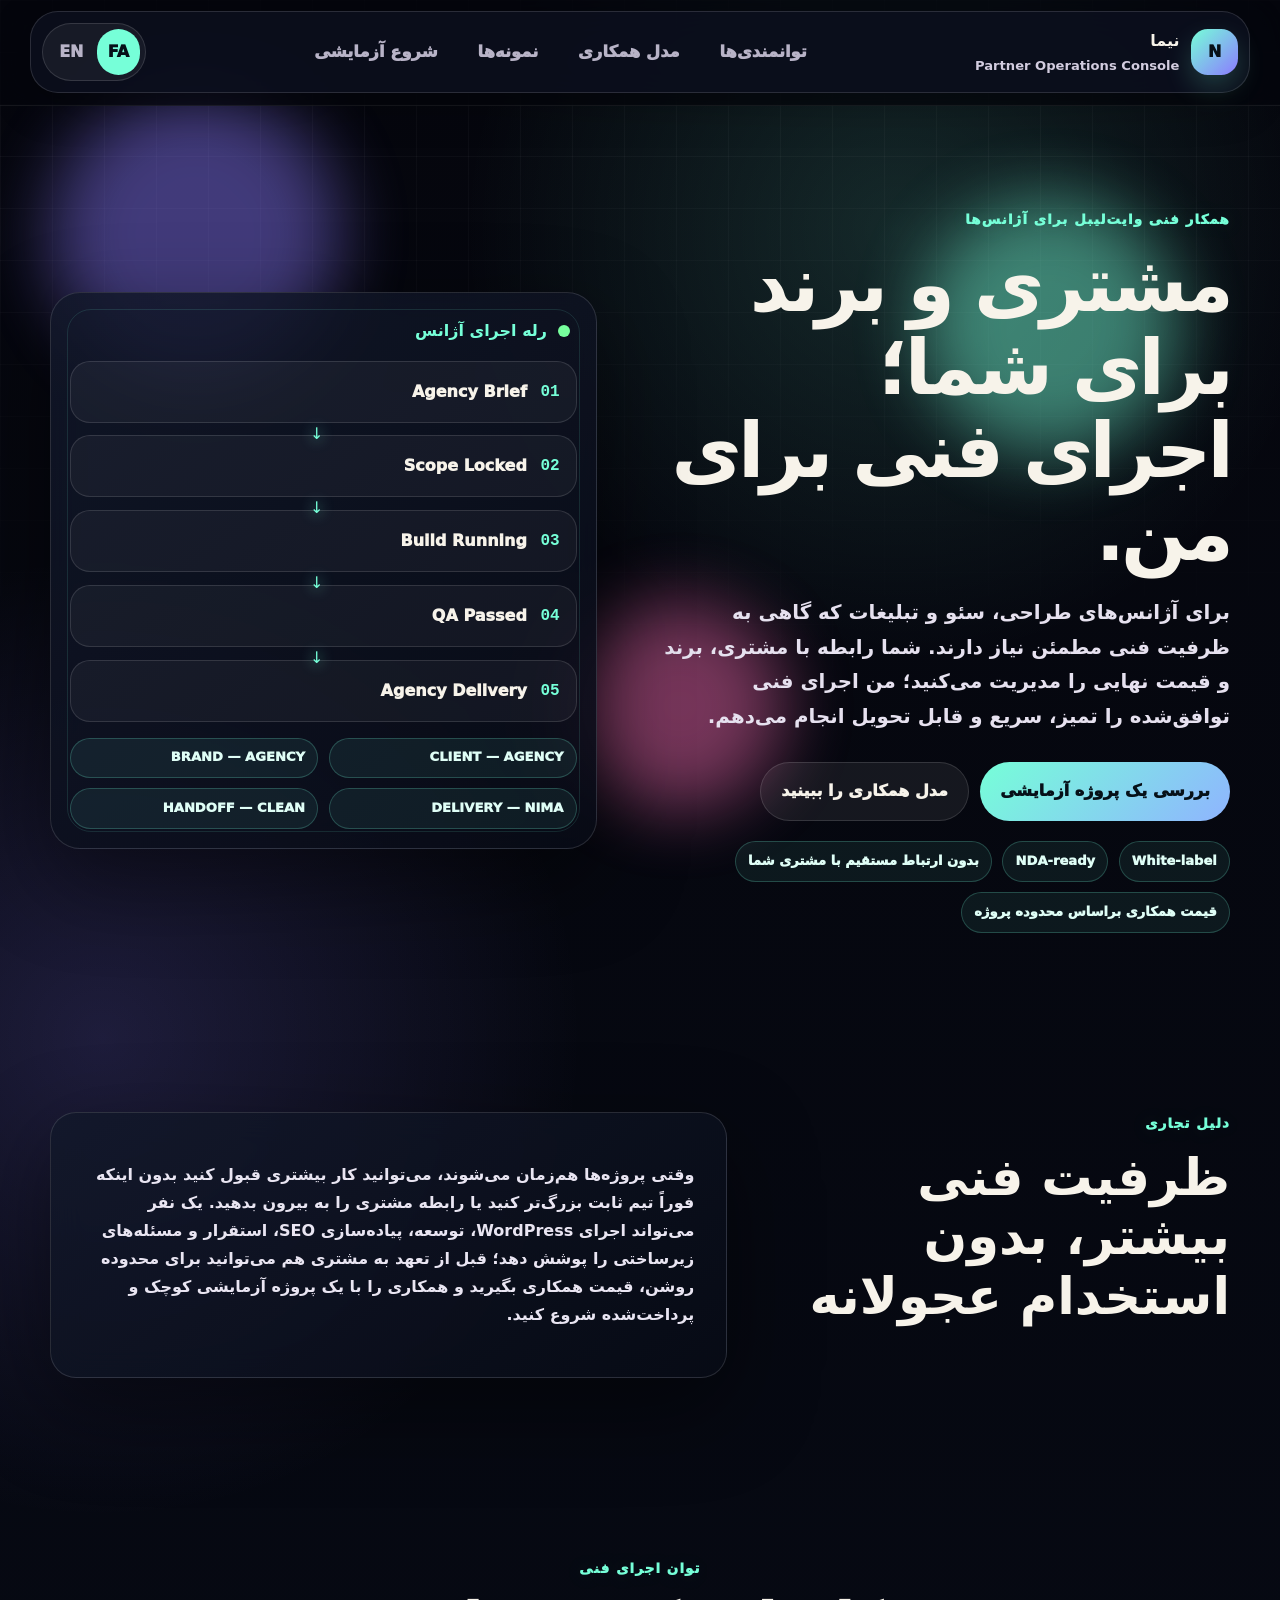
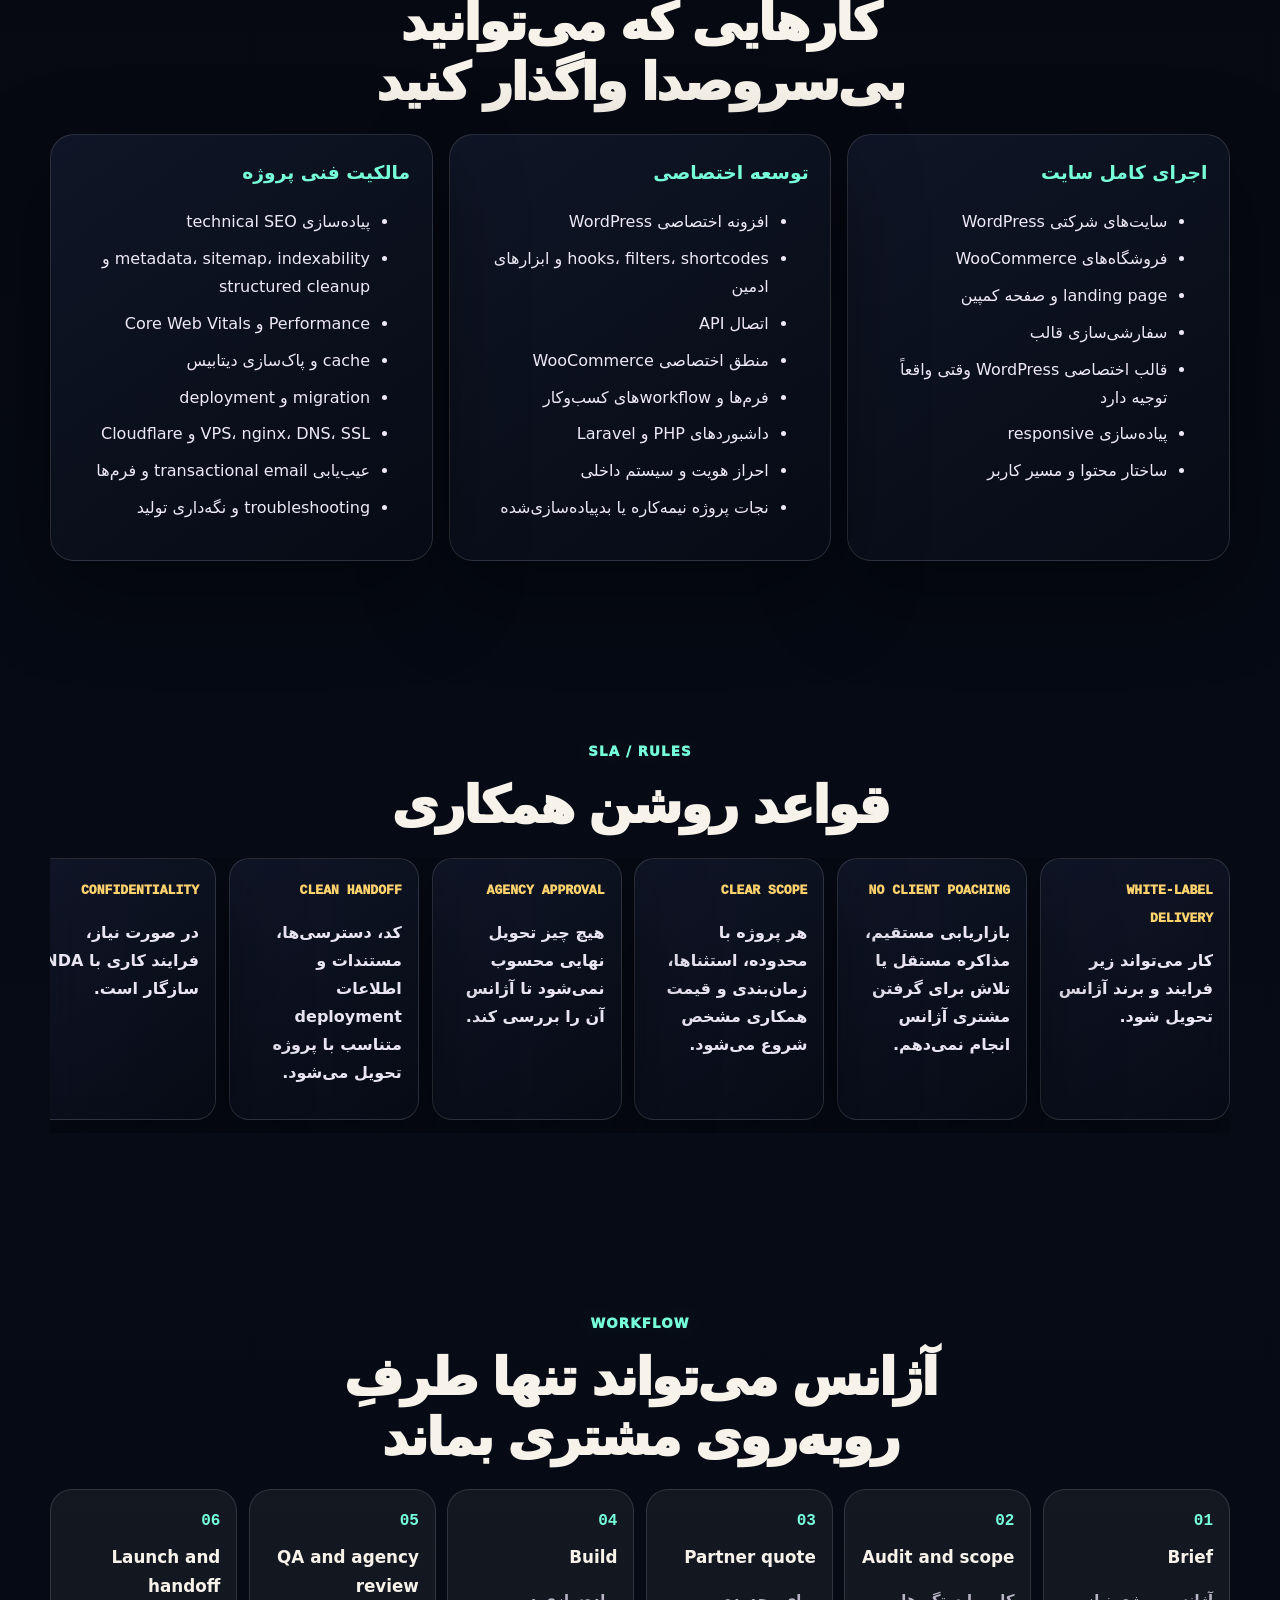
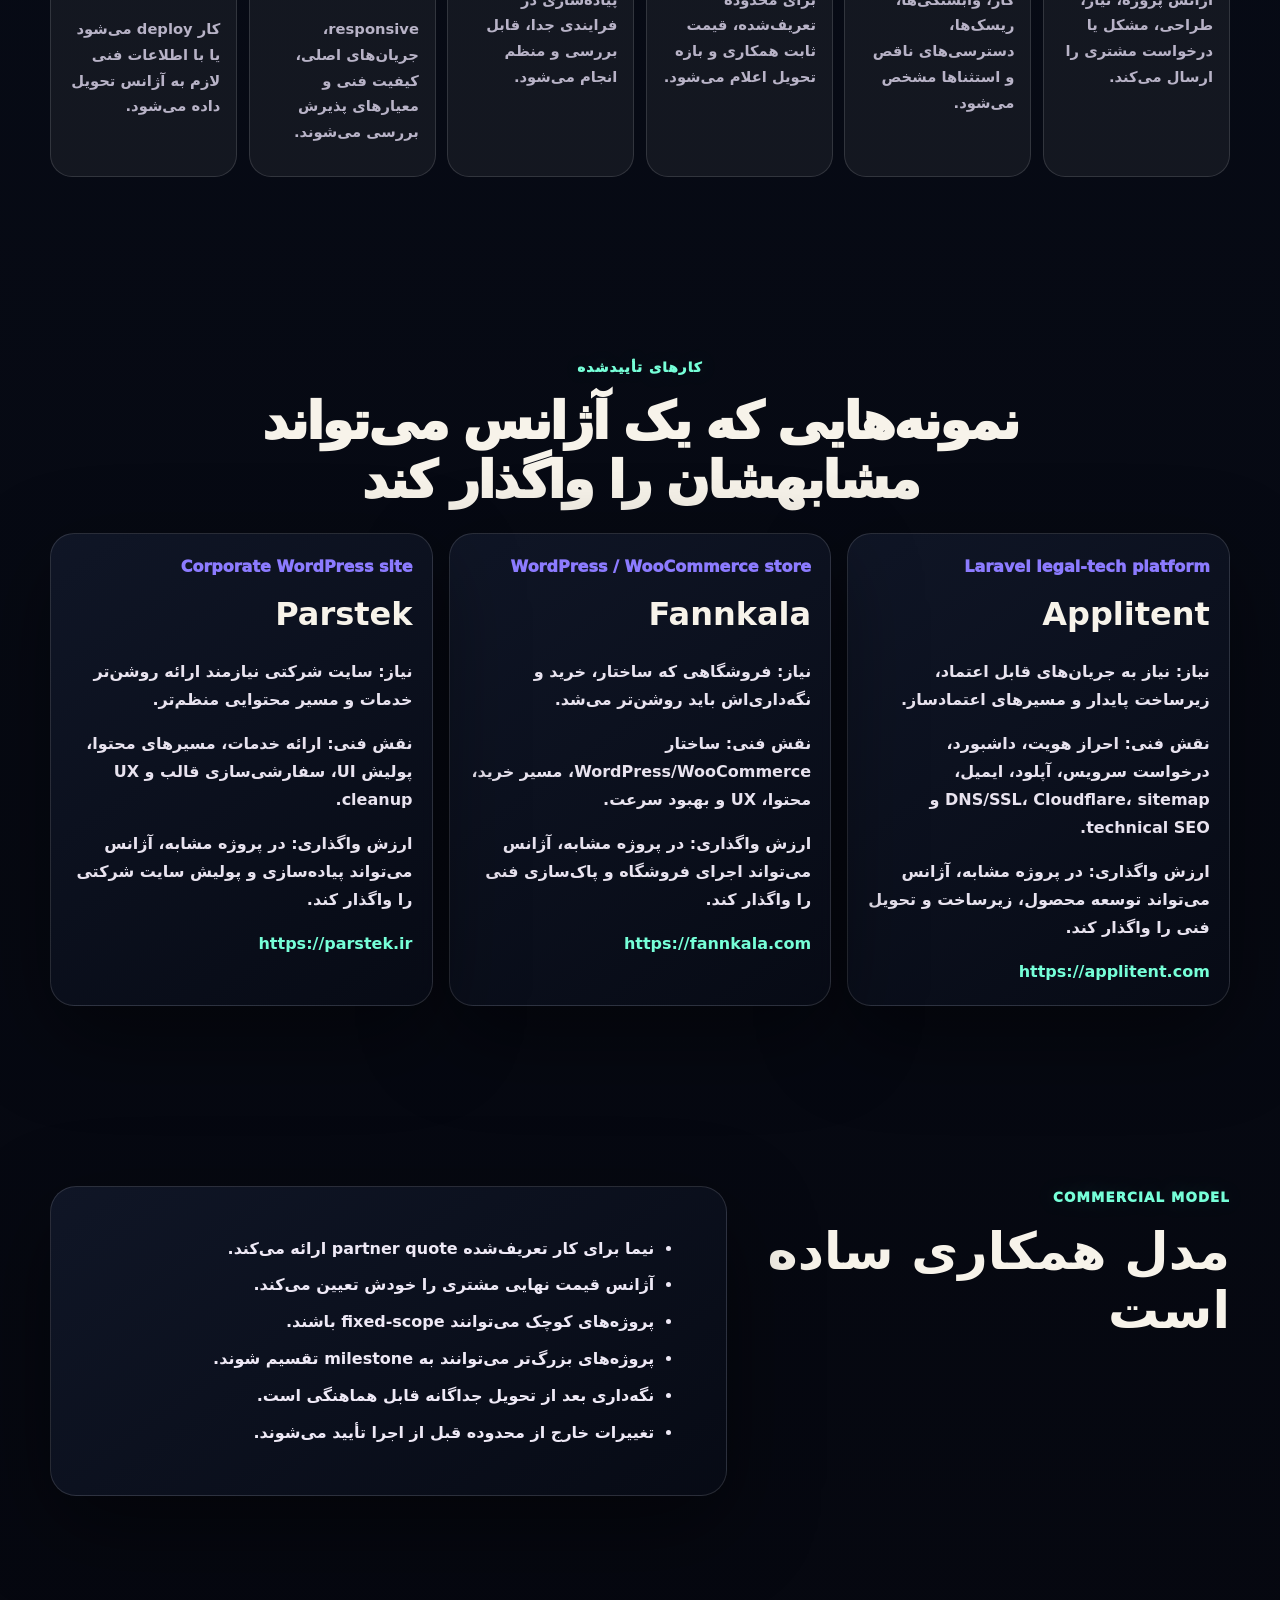
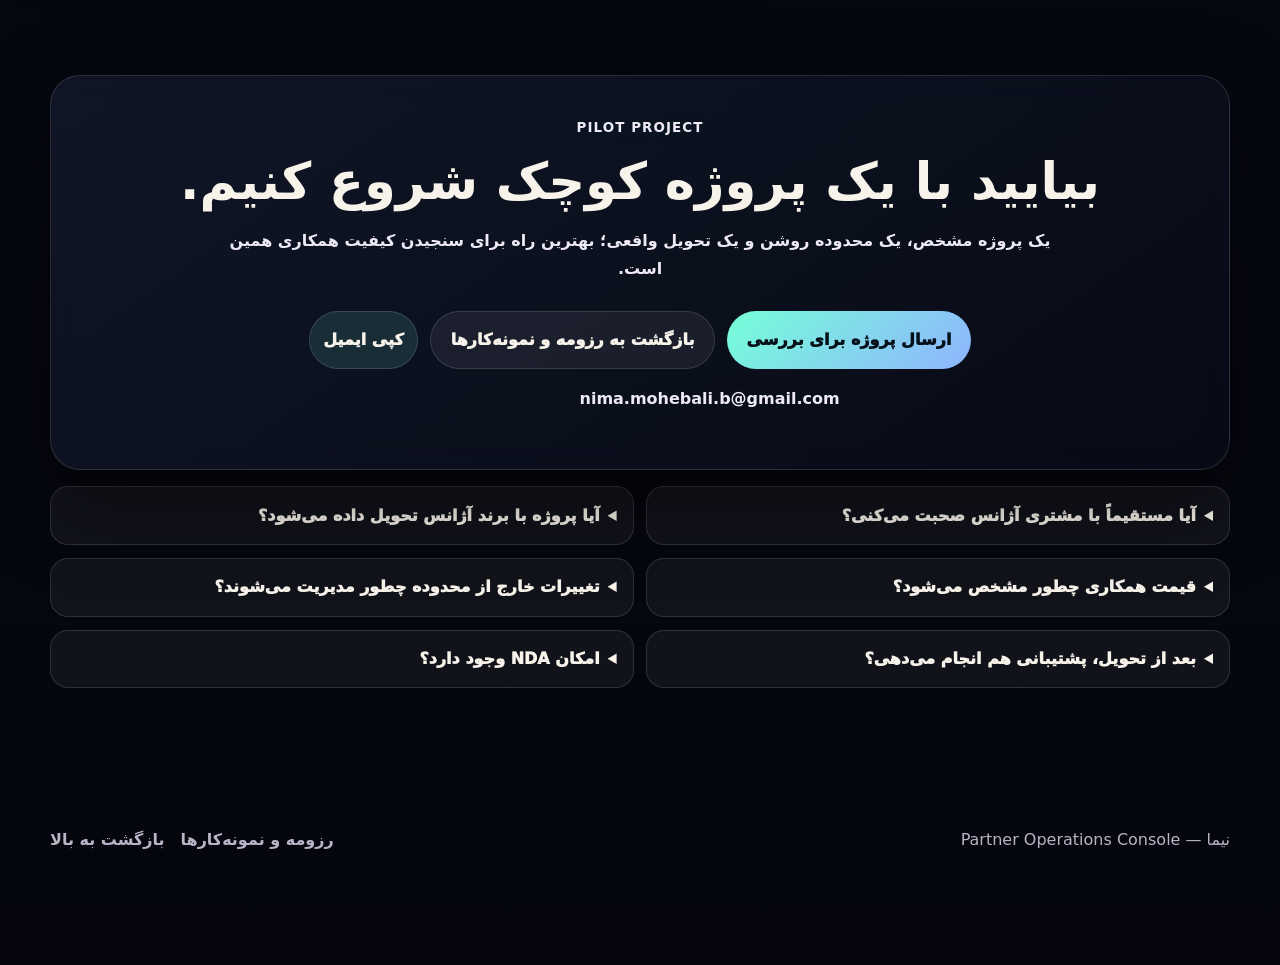
==== agency-partner/index.html @ 23d4ceea "Add white-label agency partner page" ====
<!DOCTYPE html>
<html lang="fa" dir="rtl">
<head>
    <meta charset="UTF-8">
    <title>همکاری وایت‌لیبل با آژانس‌ها | توسعه WordPress، SEO و زیرساخت — نیما</title>
    <meta name="viewport" content="width=device-width, initial-scale=1">
    <meta name="description" content="همکاری فنی وایت‌لیبل برای آژانس‌های طراحی سایت، WordPress و SEO؛ اجرای پروژه، توسعه اختصاصی، بهینه‌سازی، استقرار و عیب‌یابی بدون ورود به رابطه آژانس با مشتری.">
    <meta name="robots" content="index,follow">
    <link rel="canonical" href="https://nima-moheb.github.io/myCV/agency-partner/">
    <meta property="og:type" content="website">
    <meta property="og:title" content="White-label agency partnership with Nima">
    <meta property="og:description" content="White-label WordPress, SEO implementation, custom development, deployment, and troubleshooting partner for agencies.">
    <meta property="og:url" content="https://nima-moheb.github.io/myCV/agency-partner/">
    <meta property="og:locale" content="fa_IR">
    <meta property="og:site_name" content="Nima — Web Chaos Command Center">
    <meta property="og:image" content="../nima-command-center.png">
    <meta name="twitter:card" content="summary_large_image">
    <meta name="twitter:title" content="White-label agency partnership with Nima">
    <meta name="twitter:description" content="A quiet technical delivery partner for WordPress, SEO, infrastructure, and custom web projects.">
    <meta name="twitter:image" content="../nima-command-center.png">
    <script type="application/ld+json">{"@context":"https://schema.org","@type":"ProfessionalService","name":"Nima — White-label agency technical delivery","url":"https://nima-moheb.github.io/myCV/agency-partner/","email":"mailto:nima.mohebali.b@gmail.com","areaServed":"IR","inLanguage":["fa-IR","en-US"],"description":"White-label WordPress, SEO implementation, custom development, deployment, and technical troubleshooting partner for agencies.","provider":{"@type":"Person","name":"Nima","email":"mailto:nima.mohebali.b@gmail.com","knowsAbout":["WordPress","WooCommerce","Laravel","Technical SEO","DNS","SSL","Cloudflare","Web Performance"]}}</script>
    <link rel="stylesheet" href="../assets/css/style.css">
    <link rel="stylesheet" href="../assets/css/agency-partner.css">
</head>
<body class="agency-page">
    <a class="skip-link" href="#main-content" data-i18n="skip">رفتن به محتوای اصلی</a>
    <div class="cursor-glow" aria-hidden="true"></div><div class="ambient" aria-hidden="true"><span></span><span></span><span></span></div>
    <header class="site-header" data-i18n-aria-label="headerAria" aria-label="ناوبری اصلی">
        <nav class="nav-shell">
            <a class="brand" href="../"><span class="brand-mark">N</span><span><strong data-i18n="brandName">نیما</strong><small data-i18n="brandRole">Partner Operations Console</small></span></a>
            <div class="nav-links"><a href="#capabilities" data-i18n="navCapabilities">توانمندی‌ها</a><a href="#workflow" data-i18n="navWorkflow">مدل همکاری</a><a href="#work" data-i18n="navWork">نمونه‌ها</a><a href="#contact" data-i18n="navContact">شروع آزمایشی</a></div>
            <div class="nav-actions"><div class="language-switch" role="group" data-i18n-aria-label="langAria" aria-label="تغییر زبان"><button type="button" class="lang-option is-active" data-lang-option="fa">FA</button><button type="button" class="lang-option" data-lang-option="en">EN</button><span class="lang-status" data-i18n="langStatus">حالت فارسی</span></div></div>
        </nav>
    </header>
    <main id="main-content">
        <section class="agency-hero section" id="top"><div class="container agency-hero-grid"><div class="agency-hero-copy observe"><p class="section-kicker" data-i18n="heroKicker">همکار فنی وایت‌لیبل برای آژانس‌ها</p><h1 data-i18n="heroTitle">مشتری و برند برای شما؛ اجرای فنی برای من.</h1><p class="agency-lede" data-i18n="heroText">برای آژانس‌های طراحی، سئو و تبلیغات که گاهی به ظرفیت فنی مطمئن نیاز دارند. شما رابطه با مشتری، برند و قیمت نهایی را مدیریت می‌کنید؛ من اجرای فنی توافق‌شده را تمیز، سریع و قابل تحویل انجام می‌دهم.</p><div class="hero-actions"><a class="btn primary-btn" href="#contact" data-i18n="heroPrimary">بررسی یک پروژه آزمایشی</a><a class="btn ghost-btn" href="#workflow" data-i18n="heroSecondary">مدل همکاری را ببینید</a></div><div class="agency-chips"><span>White-label</span><span>NDA-ready</span><span data-i18n="chipNoClient">بدون ارتباط مستقیم با مشتری شما</span><span data-i18n="chipScopeQuote">قیمت همکاری براساس محدوده پروژه</span></div></div><aside class="agency-relay observe" aria-label="Partner delivery relay"><div class="agency-relay-head"><span class="pulse-dot"></span><strong data-i18n="relayTitle">Agency Operations Relay</strong></div><ol><li><b>01</b><span>Agency Brief</span></li><li><b>02</b><span>Scope Locked</span></li><li><b>03</b><span>Build Running</span></li><li><b>04</b><span>QA Passed</span></li><li><b>05</b><span>Agency Delivery</span></li></ol><div class="agency-ownership"><span>CLIENT — AGENCY</span><span>BRAND — AGENCY</span><span>DELIVERY — NIMA</span><span>HANDOFF — CLEAN</span></div></aside></div></section>
        <section class="agency-section section" id="case"><div class="container agency-split"><div><p class="section-kicker" data-i18n="caseKicker">Business case</p><h2 data-i18n="caseTitle">ظرفیت فنی بیشتر، بدون استخدام عجولانه</h2></div><div class="agency-panel"><p data-i18n="caseText">وقتی پروژه‌ها هم‌زمان می‌شوند، می‌توانید کار بیشتری قبول کنید بدون اینکه فوراً تیم ثابت بزرگ‌تر کنید یا رابطه مشتری را به بیرون بدهید. یک نفر می‌تواند اجرای WordPress، توسعه، پیاده‌سازی SEO، استقرار و مسئله‌های زیرساختی را پوشش دهد؛ قبل از تعهد به مشتری هم می‌توانید برای محدوده روشن، قیمت همکاری بگیرید و همکاری را با یک پروژه آزمایشی کوچک و پرداخت‌شده شروع کنید.</p></div></div></section>
        <section class="agency-section section" id="capabilities"><div class="container"><div class="section-heading observe"><p class="section-kicker" data-i18n="capKicker">Delivery capabilities</p><h2 data-i18n="capTitle">کارهایی که می‌توانید بی‌سروصدا واگذار کنید</h2></div><div class="agency-service-grid" id="service-grid"></div></div></section>
        <section class="agency-section section" id="guarantees"><div class="container"><div class="section-heading observe"><p class="section-kicker">SLA / Rules</p><h2 data-i18n="rulesTitle">قواعد روشن همکاری</h2></div><div class="agency-rules" id="rules-grid"></div></div></section>
        <section class="agency-section section" id="workflow"><div class="container"><div class="section-heading observe"><p class="section-kicker">Workflow</p><h2 data-i18n="workflowTitle">آژانس می‌تواند تنها طرفِ روبه‌روی مشتری بماند</h2></div><ol class="agency-workflow" id="workflow-list"></ol></div></section>
        <section class="agency-section section" id="work"><div class="container"><div class="section-heading observe"><p class="section-kicker" data-i18n="workKicker">Verified work</p><h2 data-i18n="workTitle">نمونه‌هایی که یک آژانس می‌تواند مشابهشان را واگذار کند</h2></div><div class="agency-case-grid" id="case-grid"></div></div></section>
        <section class="agency-section section" id="model"><div class="container agency-split"><div><p class="section-kicker">Commercial model</p><h2 data-i18n="modelTitle">مدل همکاری ساده است</h2></div><div class="agency-panel"><ul id="model-list"></ul></div></div></section>
        <section class="agency-section section" id="contact"><div class="container"><article class="agency-cta observe"><p class="section-kicker">Pilot project</p><h2 data-i18n="ctaTitle">بیایید با یک پروژه کوچک شروع کنیم.</h2><p data-i18n="ctaText">یک پروژه مشخص، یک محدوده روشن و یک تحویل واقعی؛ بهترین راه برای سنجیدن کیفیت همکاری همین است.</p><div class="hero-actions"><a class="btn primary-btn" id="mailto-link" href="mailto:nima.mohebali.b@gmail.com?subject=Agency%20partner%20pilot%20project" data-i18n="ctaPrimary">ارسال پروژه برای بررسی</a><a class="btn ghost-btn" href="../" data-i18n="ctaSecondary">بازگشت به رزومه و نمونه‌کارها</a><button class="copy-btn" type="button" data-copy-email data-i18n="copyEmail">کپی ایمیل</button></div><p class="agency-email"><span>nima.mohebali.b@gmail.com</span><strong id="copy-status" aria-live="polite"></strong></p></article><div class="agency-faq" id="faq-list"></div></div></section>
    </main>
    <footer class="page-footer"><div class="container footer-content"><p data-i18n="footerText">نیما — Partner Operations Console</p><nav class="footer-links"><a href="../" data-i18n="homeLink">رزومه و نمونه‌کارها</a><a href="#top" data-i18n="backTop">بازگشت به بالا</a></nav></div></footer>
    <script src="../assets/js/agency-partner.js"></script>
</body>
</html>
---- assets/css/style.css ----
/* Base */
:root {
    color-scheme: dark;
    --bg: #05060d;
    --panel: rgba(16, 20, 35, 0.78);
    --panel-strong: rgba(25, 30, 52, 0.92);
    --text: #f7f3ea;
    --muted: #b8b3c7;
    --line: rgba(255, 255, 255, 0.13);
    --mint: #76ffd8;
    --pink: #ff6fb5;
    --violet: #8c7bff;
    --amber: #ffd36e;
    --danger: #ff5d73;
    --ok: #77ff9d;
    --shadow: 0 30px 90px rgba(0, 0, 0, 0.45);
    --radius: 30px;
    --container: 1180px;
}

* {
    box-sizing: border-box;
}

html {
    scroll-behavior: smooth;
}

body {
    margin: 0;
    min-width: 320px;
    padding-bottom: env(safe-area-inset-bottom);
    background:
        radial-gradient(circle at 20% 0, rgba(140, 123, 255, 0.25), transparent 34rem),
        radial-gradient(circle at 85% 10%, rgba(118, 255, 216, 0.16), transparent 30rem),
        linear-gradient(180deg, #05060d, #090917 45%, #05060d);
    color: var(--text);
    font-family: Vazirmatn, Inter, ui-rounded, "SF Pro Rounded", system-ui, -apple-system, BlinkMacSystemFont, "Segoe UI", sans-serif;
    line-height: 1.75;
    text-rendering: optimizeLegibility;
    -webkit-font-smoothing: antialiased;
    overflow-x: hidden;
}

body.debug-mode {
    --line: rgba(118, 255, 216, 0.28);
}

body::selection {
    background: rgba(118, 255, 216, 0.28);
}

a {
    color: inherit;
    text-decoration: none;
}

button {
    font: inherit;
    cursor: pointer;
}

:focus-visible {
    outline: 3px solid rgba(118, 255, 216, 0.75);
    outline-offset: 3px;
}

.container {
    width: min(var(--container), calc(100% - 2rem));
    margin-inline: auto;
}

.section {
    position: relative;
    padding: clamp(3.3rem, 7vw, 7rem) 0;
}

.skip-link {
    position: fixed;
    inset-block-start: 1rem;
    inset-inline-start: 1rem;
    z-index: 999;
    transform: translateY(-160%);
    padding: 0.8rem 1rem;
    border-radius: 999px;
    background: var(--mint);
    color: #061018;
    font-weight: 950;
}

.skip-link:focus {
    transform: none;
}

.cursor-glow {
    position: fixed;
    z-index: 0;
    width: 18rem;
    height: 18rem;
    border-radius: 50%;
    pointer-events: none;
    opacity: 0;
    background: radial-gradient(circle, rgba(118, 255, 216, 0.16), transparent 65%);
    transform: translate(-50%, -50%);
}

.ambient {
    position: fixed;
    inset: 0;
    z-index: -1;
    overflow: hidden;
    pointer-events: none;
}

.ambient::before {
    content: "";
    position: absolute;
    inset: 0;
    background-image:
        linear-gradient(rgba(255, 255, 255, 0.04) 1px, transparent 1px),
        linear-gradient(90deg, rgba(255, 255, 255, 0.04) 1px, transparent 1px);
    background-size: 52px 52px;
    mask-image: linear-gradient(#000, transparent 78%);
}

.ambient span {
    position: absolute;
    border-radius: 999px;
    filter: blur(35px);
    opacity: 0.45;
}

.ambient span:nth-child(1) {
    width: 18rem;
    height: 18rem;
    top: 10%;
    left: 4%;
    background: var(--violet);
}

.ambient span:nth-child(2) {
    width: 16rem;
    height: 16rem;
    top: 22%;
    right: 8%;
    background: var(--mint);
}

.ambient span:nth-child(3) {
    width: 13rem;
    height: 13rem;
    bottom: 10%;
    left: 45%;
    background: var(--pink);
}

/* Header / Navigation */
.site-header {
    position: sticky;
    top: 0;
    z-index: 50;
    padding: 0.7rem 0;
    border-bottom: 1px solid rgba(255, 255, 255, 0.07);
    background: rgba(5, 6, 13, 0.7);
    backdrop-filter: blur(20px);
}

.nav-shell {
    width: min(1220px, calc(100% - 1rem));
    margin: auto;
    display: flex;
    align-items: center;
    justify-content: space-between;
    gap: 1rem;
    padding: 0.55rem;
    border: 1px solid var(--line);
    border-radius: 999px;
    background: rgba(13, 17, 31, 0.82);
    box-shadow: 0 12px 40px rgba(0, 0, 0, 0.25);
}

.brand,
.nav-actions,
.nav-links,
.language-switch,
.command-trigger {
    display: flex;
    align-items: center;
}

.brand {
    min-width: 15rem;
    gap: 0.75rem;
}

.brand-mark {
    display: grid;
    place-items: center;
    width: 2.9rem;
    height: 2.9rem;
    border-radius: 1.05rem;
    background: linear-gradient(135deg, var(--mint), var(--violet));
    color: #071018;
    font-weight: 1000;
    box-shadow: 0 12px 28px rgba(118, 255, 216, 0.2);
}

.brand small {
    display: block;
    color: #d2ccdf;
    font-size: 0.82rem;
    font-weight: 800;
}

.nav-links {
    gap: 0.25rem;
}

.nav-links a {
    padding: 0.65rem 0.9rem;
    border-radius: 999px;
    color: var(--muted);
    font-weight: 850;
}

.nav-links a:hover {
    background: rgba(255, 255, 255, 0.07);
    color: var(--text);
}

.nav-actions {
    gap: 0.55rem;
}

.command-trigger,
.language-switch {
    border: 1px solid var(--line);
    border-radius: 999px;
    background: rgba(255, 255, 255, 0.055);
    padding: 0.28rem;
}

.command-trigger {
    gap: 0.4rem;
    padding: 0.55rem 0.8rem;
    color: var(--text);
    font-weight: 950;
}

.command-trigger kbd {
    padding: 0 0.38rem;
    border-radius: 0.45rem;
    background: rgba(0, 0, 0, 0.25);
    color: var(--mint);
}

.lang-option {
    border: 0;
    border-radius: 999px;
    background: transparent;
    color: var(--muted);
    padding: 0.48rem 0.68rem;
    font-weight: 950;
}

.lang-option.is-active {
    background: var(--mint);
    color: #061018;
}

.lang-status {
    position: absolute;
    width: 1px;
    height: 1px;
    clip-path: inset(50%);
    overflow: hidden;
}

/* Hero */
.hero {
    padding-top: clamp(2rem, 4vw, 4.5rem);
}

.hero-grid {
    display: grid;
    grid-template-columns: minmax(0, 1fr) minmax(330px, 0.86fr);
    align-items: center;
    gap: clamp(1.4rem, 4vw, 4rem);
}

.hero-kicker,
.section-kicker {
    margin: 0 0 0.8rem;
    color: var(--mint);
    text-transform: uppercase;
    letter-spacing: 0.08em;
    font-size: 0.84rem;
    font-weight: 1000;
    text-shadow: 0 0 22px rgba(118, 255, 216, 0.18);
}

.hero-title {
    max-width: 9.5ch;
    margin: 0;
    font-size: clamp(4.4rem, 10vw, 9rem);
    line-height: 0.9;
    letter-spacing: -0.07em;
    font-weight: 1000;
    text-shadow: 0 24px 80px rgba(140, 123, 255, 0.28);
}

html[dir="rtl"] .hero-title {
    letter-spacing: -0.035em;
}

.hero-subtitle {
    max-width: 68ch;
    margin: 1.35rem 0 0;
    color: #eee9f6;
    font-size: clamp(1.08rem, 1.8vw, 1.38rem);
    font-weight: 760;
}

.chaos-strip,
.hero-actions,
.vibe-tags,
.contact-actions {
    display: flex;
    flex-wrap: wrap;
    gap: 0.7rem;
}

.chaos-strip {
    margin-top: 1.4rem;
}

.chaos-strip span,
.chip,
.vibe-tags span {
    border: 1px solid var(--line);
    border-radius: 999px;
    background: rgba(255, 255, 255, 0.07);
    color: #eee;
    padding: 0.5rem 0.85rem;
    font-weight: 900;
}

.hero-actions {
    margin-top: 1.7rem;
}

.btn {
    display: inline-flex;
    align-items: center;
    justify-content: center;
    min-height: 3.35rem;
    border: 1px solid var(--line);
    border-radius: 999px;
    padding: 0.9rem 1.25rem;
    background: rgba(255, 255, 255, 0.065);
    color: var(--text);
    font-weight: 1000;
    transition: transform 0.2s ease, border-color 0.2s ease, background 0.2s ease;
}

.btn:hover {
    transform: translateY(-2px);
    border-color: rgba(118, 255, 216, 0.5);
}

.primary-btn {
    border: 0;
    background: linear-gradient(135deg, var(--mint), #8fb4ff);
    color: #061018;
}

.console-btn {
    background: rgba(140, 123, 255, 0.13);
}

/* Dashboard */
.dashboard,
.game-card,
.diagnosis-card,
.signal-player,
.contact-card,
.mission-card,
.chaos-card {
    position: relative;
    overflow: hidden;
    border: 1px solid var(--line);
    border-radius: var(--radius);
    background: linear-gradient(145deg, rgba(255, 255, 255, 0.09), rgba(255, 255, 255, 0.035));
    box-shadow: var(--shadow);
}

.dashboard {
    padding: 1.05rem;
    background:
        linear-gradient(145deg, rgba(16, 22, 42, 0.96), rgba(12, 13, 26, 0.78)),
        radial-gradient(circle at 20% 0, rgba(118, 255, 216, 0.18), transparent 16rem);
}

.dashboard::before,
.game-card::before,
.contact-card::before {
    content: "";
    position: absolute;
    inset: 0;
    background: radial-gradient(circle at 20% 0, rgba(118, 255, 216, 0.18), transparent 18rem);
    pointer-events: none;
}

.dash-top {
    display: flex;
    align-items: center;
    justify-content: space-between;
    gap: 0.8rem;
    border-bottom: 1px solid var(--line);
    padding: 0.25rem 0.25rem 1rem;
}

.dash-top small {
    color: var(--amber);
    font-weight: 1000;
}

.pulse-dot {
    width: 0.75rem;
    height: 0.75rem;
    border-radius: 999px;
    background: var(--ok);
    box-shadow: 0 0 0 0 rgba(119, 255, 157, 0.5);
    animation: pulse 1.6s infinite;
}

.terminal-card {
    margin: 1rem 0;
    border: 1px solid rgba(118, 255, 216, 0.18);
    border-radius: 22px;
    background: #080b12;
    color: #dce8ee;
    padding: 1rem;
    font-family: ui-monospace, SFMono-Regular, Menlo, Consolas, monospace;
}

.terminal-card p {
    margin: 0.25rem 0;
}

.ok {
    color: var(--ok);
}

.warn {
    color: var(--amber);
}

.system-cards {
    display: grid;
    grid-template-columns: repeat(2, minmax(0, 1fr));
    gap: 0.85rem;
}

.system-module,
.scan-card,
.diagnostic-item {
    border: 1px solid var(--line);
    border-radius: 20px;
    background: rgba(255, 255, 255, 0.06);
    padding: 0.85rem;
}

.system-module {
    position: relative;
    display: grid;
    justify-items: center;
    gap: 0.22rem;
    min-height: 7rem;
    overflow: hidden;
    text-align: center;
    background: linear-gradient(160deg, rgba(255,255,255,0.09), rgba(255,255,255,0.035));
    box-shadow: inset 0 1px 0 rgba(255,255,255,0.08);
}

.system-module::before {
    content: "";
    position: absolute;
    inset: 0 0 auto;
    height: 3px;
    background: linear-gradient(90deg, transparent, rgba(118,255,216,0.8), rgba(140,123,255,0.75), transparent);
}

.system-module i {
    display: grid;
    place-items: center;
    width: 2.2rem;
    height: 2.2rem;
    border: 1px solid rgba(118,255,216,0.24);
    border-radius: 0.9rem;
    background: rgba(118,255,216,0.08);
    color: var(--mint);
    font-style: normal;
    font-weight: 1000;
}

.system-cards small,
.contact-link small,
.diagnostic-item small {
    display: block;
    color: #d1cbe0;
    font-weight: 850;
}

.system-cards strong {
    font-size: 1.08rem;
    line-height: 1.25;
}

.scan-card {
    position: relative;
    display: grid;
    grid-template-columns: auto 1fr auto;
    align-items: center;
    gap: 0.9rem;
    width: 100%;
    margin-top: 0.9rem;
    color: var(--text);
    text-align: start;
    background:
        radial-gradient(circle at 12% 20%, rgba(118,255,216,0.2), transparent 9rem),
        linear-gradient(135deg, rgba(118,255,216,0.14), rgba(140,123,255,0.12) 48%, rgba(255,111,181,0.09));
    box-shadow: inset 0 1px 0 rgba(255,255,255,0.12), 0 18px 42px rgba(0,0,0,0.22);
    transition: transform 0.2s ease, border-color 0.2s ease, box-shadow 0.2s ease;
}

.scan-card:hover,
.scan-card:focus-visible {
    transform: translateY(-2px);
    border-color: rgba(118,255,216,0.62);
    box-shadow: inset 0 1px 0 rgba(255,255,255,0.16), 0 22px 58px rgba(118,255,216,0.13);
}

.scan-glyph,
.scan-arrow {
    display: grid;
    place-items: center;
    width: 3.1rem;
    height: 3.1rem;
    border-radius: 1.15rem;
    background: rgba(7,10,18,0.58);
    color: var(--mint);
    font-weight: 1000;
    box-shadow: inset 0 0 0 1px rgba(118,255,216,0.24);
}

.scan-copy strong,
.scan-copy small {
    display: block;
}

.scan-copy strong {
    font-size: 1.15rem;
    font-weight: 1000;
}

.scan-copy small {
    color: #d8d2e4;
    font-weight: 850;
}

.scratch-card {
    position: relative;
    margin-top: clamp(1.25rem, 3vw, 2rem);
    border: 1px solid rgba(255,255,255,0.15);
    border-radius: 28px;
    background:
        radial-gradient(circle at 88% 0, rgba(255,211,110,0.22), transparent 12rem),
        radial-gradient(circle at 8% 18%, rgba(118,255,216,0.14), transparent 13rem),
        linear-gradient(145deg, rgba(255,255,255,0.1), rgba(255,255,255,0.038));
    padding: clamp(1rem, 2.4vw, 1.35rem);
    overflow: hidden;
    box-shadow: 0 24px 70px rgba(0,0,0,0.28), inset 0 1px 0 rgba(255,255,255,0.12);
}

.scratch-card::before {
    content: "";
    position: absolute;
    inset: 0;
    background:
        linear-gradient(120deg, transparent, rgba(255,255,255,0.08), transparent 42%),
        repeating-linear-gradient(90deg, rgba(255,255,255,0.035) 0 1px, transparent 1px 4.5rem);
    opacity: 0.55;
    pointer-events: none;
}

.scratch-card > * {
    position: relative;
    z-index: 1;
}

.hero-support-card {
    max-width: 45rem;
}

.scratch-kicker {
    color: var(--amber);
    font-size: 0.78rem;
    font-weight: 1000;
    letter-spacing: 0.11em;
}

.scratch-card h2 {
    margin: 0.25rem 0 0.45rem;
    font-size: clamp(1.55rem, 3vw, 2.1rem);
    line-height: 1.15;
}

.scratch-card p {
    margin: 0;
    color: #eee9f6;
    font-weight: 720;
}

.scratch-list {
    display: grid;
    grid-template-columns: repeat(2, minmax(0, 1fr));
    gap: 0.62rem;
    margin-top: 1rem;
}

.scratch-list span {
    border: 1px solid rgba(118,255,216,0.18);
    border-radius: 16px;
    background:
        radial-gradient(circle at 12% 0, rgba(118,255,216,0.14), transparent 5rem),
        rgba(0,0,0,0.18);
    padding: 0.68rem 0.72rem;
    color: #efeaf7;
    font-size: 0.92rem;
    font-weight: 930;
    box-shadow: inset 0 1px 0 rgba(255,255,255,0.08), 0 0 24px rgba(118,255,216,0.055);
}

.diagnostics-grid {
    display: grid;
    grid-template-columns: repeat(2, minmax(0, 1fr));
    gap: 0.65rem;
    margin-top: 0.8rem;
}

/* Chaos Cards */
.section-heading {
    max-width: 820px;
    margin-bottom: 1.4rem;
}

.section-heading h2,
.game-card h2,
.contact-card h2,
.signal-player h2 {
    margin: 0.2rem 0;
    font-size: clamp(2.1rem, 4.2vw, 4.7rem);
    line-height: 1.04;
    letter-spacing: -0.045em;
    font-weight: 1000;
}

.chaos-grid {
    display: grid;
    grid-template-columns: repeat(3, minmax(0, 1fr));
    gap: 1rem;
}

.chaos-card {
    min-height: 12rem;
    padding: 1.2rem;
    transition: transform 0.2s ease, border-color 0.2s ease;
}

.chaos-card:hover,
.chaos-card:focus-within {
    transform: translateY(-4px);
    border-color: rgba(255, 211, 110, 0.45);
}

.chaos-card button {
    width: 100%;
    height: 100%;
    border: 0;
    background: transparent;
    color: var(--text);
    text-align: start;
    padding: 0;
}

.alert-code {
    display: inline-flex;
    border-radius: 999px;
    background: rgba(255, 93, 115, 0.15);
    color: #ffb9c3;
    padding: 0.25rem 0.55rem;
    font-weight: 1000;
}

.chaos-card h3 {
    margin: 1rem 0 0.4rem;
    font-size: 1.35rem;
}

.chaos-card p {
    margin: 0;
    color: #d8d2e4;
    font-weight: 650;
}

/* Mission Projects */
.mission-grid {
    display: grid;
    grid-template-columns: repeat(3, minmax(0, 1fr));
    gap: 1rem;
}

.mission-card {
    display: flex;
    flex-direction: column;
    gap: 0.85rem;
    padding: 1.25rem;
    background: linear-gradient(160deg, rgba(255,255,255,0.105), rgba(255,255,255,0.035));
}

.mission-card.featured {
    border-color: rgba(118, 255, 216, 0.3);
}

.mission-card h3 {
    margin: 0.15rem 0;
    font-size: 2rem;
}

.mission-type {
    color: var(--amber);
    font-weight: 1000;
}

.mission-row {
    border: 1px solid rgba(255, 255, 255, 0.08);
    border-radius: 18px;
    background: rgba(0, 0, 0, 0.16);
    padding: 0.8rem;
}

.mission-row strong {
    display: block;
    margin-bottom: 0.25rem;
    color: var(--mint);
}

.mission-row p {
    margin: 0;
    color: #ebe6f2;
    font-weight: 620;
}

.mission-proof {
    display: grid;
    place-items: center;
    min-height: 5.7rem;
    border: 1px solid rgba(118,255,216,0.2);
    border-radius: 20px;
    background: linear-gradient(145deg, rgba(118,255,216,0.1), rgba(140,123,255,0.08));
    text-align: center;
    color: #f4effa;
    font-weight: 1000;
}

.lighthouse-badge {
    display: grid;
    justify-items: center;
    gap: 0.45rem;
}

.lighthouse-badge span {
    display: flex;
    gap: 0.35rem;
}

.lighthouse-badge i {
    display: grid;
    place-items: center;
    width: 2.15rem;
    height: 2.15rem;
    border-radius: 999px;
    background: rgba(118,255,216,0.14);
    color: var(--mint);
    font-style: normal;
    font-size: 0.78rem;
    box-shadow: inset 0 0 0 1px rgba(118,255,216,0.25);
}

.chips {
    display: flex;
    flex-wrap: wrap;
    justify-content: center;
    gap: 0.5rem;
}

.chips .chip {
    transition: border-color 0.2s ease, background 0.2s ease;
}

.chips .chip:hover {
    border-color: rgba(118,255,216,0.35);
    background: rgba(118,255,216,0.08);
}

.live-link {
    margin-top: auto;
    border-radius: 999px;
    background: var(--mint);
    color: #081019;
    padding: 0.72rem 1rem;
    text-align: center;
    font-weight: 1000;
}

/* Boss Fight */
.game-layout {
    display: grid;
    grid-template-columns: minmax(0, 1fr) 360px;
    align-items: start;
    gap: 1rem;
}

.game-card,
.diagnosis-card,
.signal-player,
.contact-card {
    padding: clamp(1rem, 3vw, 1.7rem);
}

.boss-row {
    display: grid;
    grid-template-columns: 5.6rem 1fr;
    align-items: center;
    gap: 1rem;
}

.boss-face {
    display: grid;
    place-items: center;
    width: 5.6rem;
    height: 5.6rem;
    border-radius: 1.5rem;
    background: radial-gradient(circle at 35% 25%, #ffd36e, transparent 24%), linear-gradient(135deg, var(--danger), var(--violet));
    font-size: 2.35rem;
    box-shadow: 0 18px 42px rgba(255, 93, 115, 0.24);
}

.boss-meter {
    position: relative;
    height: 1rem;
    margin-top: 1.7rem;
    border-radius: 999px;
    background: rgba(255, 255, 255, 0.1);
}

.boss-meter > div {
    display: flex;
    justify-content: space-between;
    font-weight: 1000;
}

.boss-meter span#boss-hp {
    position: absolute;
    inset: 0 auto 0 0;
    width: 100%;
    border-radius: inherit;
    background: linear-gradient(90deg, var(--danger), var(--amber));
    transition: width 0.25s ease;
}

html[dir="rtl"] .boss-meter span#boss-hp {
    right: 0;
    left: auto;
}

.game-status {
    color: #e8e2f0;
    font-weight: 900;
}

.issue-card {
    margin: 1rem 0;
    border: 1px solid var(--line);
    border-radius: 22px;
    background: linear-gradient(145deg, rgba(255, 211, 110, 0.12), rgba(255, 255, 255, 0.075));
    padding: 1.05rem;
    font-size: 1.22rem;
    font-weight: 950;
}

.repair-actions {
    display: grid;
    grid-template-columns: repeat(2, minmax(0, 1fr));
    gap: 0.7rem;
}

.repair-actions button {
    min-height: 3.6rem;
    border: 1px solid var(--line);
    border-radius: 18px;
    background: rgba(255, 255, 255, 0.075);
    color: var(--text);
    font-weight: 980;
    padding: 0.85rem;
}

.repair-actions button:hover,
.repair-actions button:focus {
    border-color: var(--mint);
}

.game-card.shake {
    animation: shake 0.28s;
}

.game-actions {
    display: flex;
    flex-wrap: wrap;
    gap: 0.7rem;
    margin-top: 1rem;
}

.diagnosis-card {
    position: sticky;
    top: 7rem;
}

.diagnosis-card.unlocked {
    border-color: rgba(118, 255, 216, 0.55);
    background: linear-gradient(145deg, rgba(118, 255, 216, 0.12), rgba(255, 255, 255, 0.05));
}

/* Signal Player */
.signal-player {
    display: grid;
    grid-template-columns: 1fr auto 170px minmax(150px, 1fr) auto;
    align-items: center;
    gap: 1rem;
    background: linear-gradient(135deg, rgba(118, 255, 216, 0.11), rgba(140, 123, 255, 0.12) 42%, rgba(255, 111, 181, 0.08));
}

.signal-play,
.icon-button {
    width: 3.4rem;
    height: 3.4rem;
    border: 1px solid var(--line);
    border-radius: 999px;
    background: rgba(255, 255, 255, 0.08);
    color: var(--text);
    font-weight: 1000;
}

.wave {
    display: flex;
    align-items: center;
    gap: 0.28rem;
    height: 3rem;
}

.wave span {
    width: 0.45rem;
    height: 35%;
    border-radius: 999px;
    background: var(--mint);
    animation: equalizer 1s infinite ease-in-out;
}

.wave span:nth-child(2n) {
    animation-delay: 0.15s;
    background: var(--pink);
}

.wave span:nth-child(3n) {
    animation-delay: 0.3s;
    background: var(--amber);
}

.signal-progress {
    height: 0.8rem;
    border-radius: 999px;
    background: rgba(255, 255, 255, 0.11);
    overflow: hidden;
}

.signal-progress span {
    display: block;
    width: 0;
    height: 100%;
    background: linear-gradient(90deg, var(--mint), var(--pink));
}

.audio-note {
    grid-column: 1 / -1;
    margin: 0;
    color: #d7d1e3;
    font-weight: 750;
}

.signal-player[data-audio-ready="false"] .wave span {
    opacity: 0.42;
    animation-play-state: paused;
}

/* Contact */
.contact-card {
    text-align: center;
    border-color: rgba(118, 255, 216, 0.26);
    background: radial-gradient(circle at 50% 0, rgba(118,255,216,0.14), transparent 22rem), linear-gradient(145deg, rgba(255,255,255,0.1), rgba(255,255,255,0.035));
}

.contact-card h2 {
    font-size: clamp(3.2rem, 8vw, 7rem);
}

.contact-card p {
    max-width: 760px;
    margin: 1rem auto;
    color: #ded8e9;
    font-size: 1.1rem;
}

.contact-actions {
    justify-content: center;
    margin-top: 1.5rem;
}

.contact-link,
.copy-btn {
    border: 1px solid var(--line);
    border-radius: 22px;
    background: rgba(255, 255, 255, 0.07);
    color: var(--text);
    padding: 0.85rem 1rem;
}

.copy-btn {
    font-weight: 1000;
}

.copy-status {
    min-height: 1.6rem;
}

.page-footer {
    padding: 2rem 0 6rem;
    color: var(--muted);
}

.footer-content {
    display: flex;
    justify-content: space-between;
    gap: 1rem;
}

/* Command Launcher */
.command-dialog[hidden] {
    display: none;
}

.command-dialog {
    position: fixed;
    inset: 0;
    z-index: 200;
    display: grid;
    place-items: start center;
    padding-top: 8vh;
}

.command-backdrop {
    position: absolute;
    inset: 0;
    background: radial-gradient(circle at 50% 10%, rgba(118,255,216,0.12), transparent 22rem), rgba(0, 0, 0, 0.68);
    backdrop-filter: blur(10px);
}

.command-panel {
    position: relative;
    width: min(720px, calc(100% - 1rem));
    max-height: 82vh;
    overflow: auto;
    border: 1px solid rgba(118, 255, 216, 0.25);
    border-radius: 30px;
    background: linear-gradient(160deg, rgba(17, 22, 40, 0.97), rgba(7, 9, 18, 0.96));
    box-shadow: var(--shadow);
    padding: clamp(1rem, 3vw, 1.25rem);
}

.command-head {
    display: flex;
    align-items: flex-start;
    justify-content: space-between;
    gap: 1rem;
}

.command-list {
    display: grid;
    gap: 0.55rem;
    margin-top: 1rem;
}

.command-list button {
    display: flex;
    justify-content: space-between;
    gap: 1rem;
    border: 1px solid var(--line);
    border-radius: 18px;
    background: rgba(255, 255, 255, 0.065);
    color: var(--text);
    padding: 0.95rem 1rem;
    text-align: start;
    font-weight: 1000;
}

.command-list button:hover,
.command-list button:focus {
    border-color: rgba(118, 255, 216, 0.55);
}

.command-list small {
    color: var(--mint);
}

.command-hint {
    color: var(--muted);
}

/* Mobile Pocket Console */
.mobile-dock {
    display: none;
}

@media (max-width: 920px) {
    .site-header {
        display: none;
    }

    .section {
        padding: 3.2rem 0;
    }

    .hero-grid,
    .game-layout,
    .mission-grid,
    .chaos-grid {
        grid-template-columns: 1fr;
    }

    .hero {
        padding-top: 1.4rem;
    }

    .hero-title {
        max-width: 8.6ch;
        font-size: clamp(4.15rem, 18vw, 7.25rem);
        line-height: 0.94;
    }

    html[dir="rtl"] .hero-title {
        letter-spacing: -0.025em;
    }

    .hero-subtitle {
        font-size: 1.08rem;
        line-height: 1.85;
    }

    .hero-actions .btn {
        width: 100%;
        min-height: 3.65rem;
    }

    .chaos-strip span {
        padding: 0.48rem 0.72rem;
        font-size: 0.9rem;
    }

    .dashboard {
        border-radius: 24px;
    }

    .chaos-grid,
    .mission-grid {
        display: flex;
        overflow-x: auto;
        scroll-snap-type: x mandatory;
        padding-bottom: 0.8rem;
    }

    .chaos-card,
    .mission-card {
        min-width: min(86vw, 24rem);
        scroll-snap-align: center;
    }

    .diagnosis-card {
        position: relative;
        top: auto;
    }

    .signal-player {
        grid-template-columns: 1fr auto;
        gap: 0.8rem;
        margin-bottom: 0.3rem;
    }

    .wave,
    .signal-progress,
    #audio-time {
        grid-column: 1 / -1;
    }

    .contact-actions {
        display: grid;
    }

    .mobile-dock {
        position: fixed;
        z-index: 120;
        left: 1rem;
        right: 1rem;
        bottom: calc(0.8rem + env(safe-area-inset-bottom));
        display: grid;
        grid-template-columns: repeat(4, minmax(0, 1fr));
        gap: 0.55rem;
        border: 1px solid var(--line);
        border-radius: 26px;
        background: linear-gradient(135deg, rgba(15, 20, 36, 0.92), rgba(7, 9, 18, 0.9));
        padding: 0.55rem;
        box-shadow: 0 18px 48px rgba(0, 0, 0, 0.35);
        backdrop-filter: blur(18px);
    }

    .mobile-dock a,
    .mobile-dock button {
        display: grid;
        place-items: center;
        min-height: 3.6rem;
        border: 1px solid rgba(255, 255, 255, 0.1);
        border-radius: 18px;
        background: rgba(255, 255, 255, 0.07);
        color: var(--text);
        font-weight: 1000;
    }

    .repair-actions,
    .system-cards,
    .diagnostics-grid {
        grid-template-columns: 1fr;
    }

    .repair-actions button {
        min-height: 3.85rem;
    }

    .boss-row {
        grid-template-columns: 4.8rem 1fr;
    }

    .boss-face {
        width: 4.8rem;
        height: 4.8rem;
    }

    .command-dialog {
        place-items: end center;
        padding: 1rem 0 calc(1rem + env(safe-area-inset-bottom));
    }

    .command-panel {
        width: min(100% - 1rem, 720px);
        max-height: 78vh;
        border-radius: 26px;
    }

    .command-list button {
        align-items: flex-start;
        min-height: 3.6rem;
    }

    .page-footer {
        padding-bottom: 6.5rem;
    }
}

/* Motion */
.observe {
    opacity: 0;
    transform: translateY(18px);
    transition: opacity 0.55s ease, transform 0.55s ease;
}

.observe.is-visible {
    opacity: 1;
    transform: none;
}

@keyframes pulse {
    to {
        box-shadow: 0 0 0 16px rgba(119, 255, 157, 0);
    }
}

@keyframes shake {
    25% { transform: translateX(8px); }
    50% { transform: translateX(-8px); }
    75% { transform: translateX(5px); }
}

@keyframes equalizer {
    50% {
        height: 95%;
    }
}

/* Reduced Motion */
@media (prefers-reduced-motion: reduce) {
    *,
    *::before,
    *::after {
        animation: none !important;
        scroll-behavior: auto !important;
        transition: none !important;
    }

    .observe {
        opacity: 1;
        transform: none;
    }

    .cursor-glow {
        display: none;
    }
}

/* Focused component repair pass */
@media (min-width: 921px) {
    .nav-shell { padding: 0.7rem; gap: 1.15rem; }
    .nav-links a { padding: 0.82rem 1.12rem; font-size: 1.02rem; font-weight: 950; }
    .nav-links a:hover,
    .nav-links a:focus-visible { background: rgba(118,255,216,0.12); color: var(--text); box-shadow: inset 0 0 0 1px rgba(118,255,216,0.18), 0 10px 28px rgba(118,255,216,0.08); }
    .language-switch { padding: 0.32rem; gap: 0.15rem; }
    .lang-option { min-width: 2.55rem; text-align: center; padding: 0.55rem 0.68rem; }
}

.hero-title { max-width: 10.5ch; font-size: clamp(3.8rem, 8vw, 7.2rem); line-height: 0.95; }
.hero-title span { display: block; }
.hero-title-soft { margin-top: 0.28rem; font-size: 0.48em; letter-spacing: -0.025em; color: #efe8ff; text-shadow: 0 12px 48px rgba(255,111,181,0.25); }
.hero-actions-minimal { margin-top: 1.15rem; }
.hero-actions-minimal .btn { min-height: 3rem; padding-inline: 1.1rem; opacity: 0.95; }

.chaos-strip { position: relative; justify-content: center; width: min(100%, 720px); padding: 0.55rem; border: 1px solid rgba(118,255,216,0.16); border-radius: 999px; background: rgba(5,8,18,0.56); box-shadow: inset 0 0 28px rgba(118,255,216,0.06), 0 0 42px rgba(140,123,255,0.08); animation: stripGlow 4.8s ease-in-out infinite; }
.chaos-strip span { position: relative; flex: 0 0 auto; padding: 0.52rem 0.82rem; background: rgba(255,255,255,0.055); animation: chipSignal 9.6s ease-in-out infinite; }
.chaos-strip span:nth-child(2) { animation-delay: 1.2s; }
.chaos-strip span:nth-child(3) { animation-delay: 2.4s; }
.chaos-strip span:nth-child(4) { animation-delay: 3.6s; }
.chaos-strip span:nth-child(5) { animation-delay: 4.8s; }
.chaos-strip span:nth-child(6) { animation-delay: 6s; }
.chaos-strip span:nth-child(7) { animation-delay: 7.2s; }
.chaos-strip span:nth-child(8) { animation-delay: 8.4s; }

.operator-card { display: grid; grid-template-columns: 4.4rem 1fr; gap: 0.8rem; align-items: center; margin: 1rem 0; padding: 0.75rem; border: 1px solid rgba(118,255,216,0.18); border-radius: 24px; background: rgba(255,255,255,0.055); }
.operator-card img { width: 4.4rem; height: 4.4rem; object-fit: cover; border-radius: 1.2rem; box-shadow: 0 12px 30px rgba(0,0,0,0.28); }
.operator-card small { color: var(--mint); font-weight: 950; }
.operator-card strong { display: block; font-size: 1.35rem; }
.dash-top { justify-content: flex-start; }
.system-cards strong { font-size: 1.05rem; color: #fff7d6; }
.scan-card { border-color: rgba(118,255,216,0.32); }
.diagnostics-grid { padding: 0.75rem; border: 1px solid rgba(118,255,216,0.16); border-radius: 22px; background: rgba(5,8,18,0.58); }
.diagnostics-note { grid-column: 1 / -1; margin: 0 0 0.25rem; color: #efe8ff; font-weight: 850; }
.diagnostic-item { padding: 0.72rem; }

.section-heading { max-width: 900px; margin-inline: auto; text-align: center; }
.section-heading p:not(.section-kicker) { max-width: 720px; margin: 0.75rem auto 0; color: #ddd6e8; font-size: clamp(1rem, 1.6vw, 1.18rem); font-weight: 720; }
.section-heading h2 { text-wrap: balance; }

.mission-grid { align-items: stretch; }
.mission-card { min-height: 100%; gap: 0.9rem; padding: 1.35rem; }
.mission-card h3 { font-size: 2.1rem; line-height: 1; }
.mission-mess { min-height: 4.9rem; margin: 0; color: #eee9f6; font-weight: 760; }
.mission-work { min-height: 10.5rem; border: 1px solid rgba(255,255,255,0.09); border-radius: 20px; padding: 0.9rem; background: rgba(0,0,0,0.18); }
.mission-work strong { color: var(--mint); }
.mission-work p { margin: 0.35rem 0 0; color: #ebe6f2; font-weight: 650; }
.mission-proof { min-height: 4.2rem; display: flex; align-items: center; gap: 0.65rem; border-radius: 18px; padding: 0.75rem; background: rgba(255,211,110,0.1); color: #fff0bf; font-weight: 950; }
.lighthouse-badge { display: grid; gap: 0.45rem; min-width: 9rem; }
.lighthouse-badge span { display: flex; gap: 0.25rem; }
.lighthouse-badge i { display: grid; place-items: center; width: 2rem; height: 2rem; border-radius: 999px; background: var(--mint); color: #061018; font-size: 0.72rem; font-style: normal; font-weight: 1000; }

.boss-stage { position: relative; display: grid; place-items: center; min-height: 11rem; margin: 0.5rem 0 1rem; border: 1px solid rgba(255,255,255,0.1); border-radius: 26px; overflow: hidden; background: radial-gradient(circle at 50% 40%, rgba(255,93,115,0.2), transparent 12rem), #070914; }
.boss-stage::before { content: "404  GLITCH  SSL  DNS"; position: absolute; inset-inline: 1rem; top: 0.8rem; color: rgba(255,255,255,0.12); font-weight: 1000; letter-spacing: 0.12em; text-align: center; }
.boss-stage .boss-face { width: 7rem; height: 7rem; animation: bossFloat 2.6s ease-in-out infinite; }
.boss-screen { position: relative; z-index: 2; }
.repair-beam { position: absolute; bottom: 1.2rem; width: 42%; height: 0.35rem; border-radius: 999px; background: linear-gradient(90deg, transparent, var(--mint), transparent); opacity: 0.72; animation: beamPulse 1.8s infinite; }
.repair-float { position: absolute; z-index: 3; top: 1.4rem; border-radius: 999px; background: var(--mint); color: #061018; padding: 0.35rem 0.7rem; font-weight: 1000; animation: floatPatch 0.9s ease-out forwards; }
.boss-row { grid-template-columns: 1fr; }

.signal-player { grid-template-columns: minmax(0,1fr) 4.4rem minmax(180px,0.7fr) auto; }
.signal-copy { min-width: 0; }
.signal-play { width: 4.4rem; height: 4.4rem; display: grid; place-items: center; justify-self: center; font-size: 1.35rem; background: linear-gradient(135deg, var(--mint), var(--violet)); color: #071018; }
.vibe-tags span { color: #f3edf8; }
.signal-player[data-audio-ready="false"] .signal-play { opacity: 0.65; filter: grayscale(0.25); }

.contact-actions { display: grid; grid-template-columns: repeat(2, minmax(0, 1fr)); gap: 1rem; max-width: 930px; margin-inline: auto; }
.contact-method { display: grid; grid-template-columns: 1fr auto; gap: 0.65rem; align-items: center; border: 1px solid rgba(118,255,216,0.18); border-radius: 26px; padding: 0.7rem; background: rgba(255,255,255,0.055); }
.contact-link { text-align: start; background: rgba(0,0,0,0.18); }
.contact-link strong { overflow-wrap: anywhere; font-size: 1.05rem; }
.copy-btn { min-height: 2.8rem; border-radius: 999px; padding: 0.55rem 0.85rem; background: rgba(118,255,216,0.12); }

@keyframes stripGlow { 50% { box-shadow: inset 0 0 34px rgba(118,255,216,0.12), 0 0 52px rgba(140,123,255,0.14); } }
@keyframes chipSignal { 8%, 16% { transform: translateY(-3px); border-color: rgba(118,255,216,0.65); box-shadow: 0 0 22px rgba(118,255,216,0.2); color: #fff; } }
@keyframes bossFloat { 50% { transform: translateY(-6px) rotate(-1deg); } }
@keyframes beamPulse { 50% { transform: scaleX(1.18); opacity: 1; } }
@keyframes floatPatch { to { transform: translateY(-24px); opacity: 0; } }

@media (max-width: 920px) {
    .hero-title { max-width: 9ch; font-size: clamp(3.55rem, 15vw, 5.8rem); }
    .hero-title-soft { font-size: 0.5em; }
    .hero-actions-minimal .btn { width: auto; min-height: 3.2rem; }
    .chaos-strip { justify-content: flex-start; flex-wrap: nowrap; overflow-x: auto; scroll-snap-type: x proximity; border-radius: 24px; padding: 0.6rem; }
    .chaos-strip span { scroll-snap-align: center; }
    .operator-card { grid-template-columns: 3.8rem 1fr; }
    .operator-card img { width: 3.8rem; height: 3.8rem; }
    .mission-mess, .mission-work, .mission-proof { min-height: auto; }
    .boss-stage { min-height: 9.5rem; }
    .boss-stage .boss-face { width: 5.8rem; height: 5.8rem; }
    .signal-player { grid-template-columns: 1fr 4rem; align-items: center; }
    .signal-play { width: 4rem; height: 4rem; grid-column: 2; grid-row: 1; }
    .signal-copy { grid-column: 1; }
    .wave, .signal-progress, #audio-time, .audio-note { grid-column: 1 / -1; }
    .contact-actions { grid-template-columns: 1fr; }
    .contact-method { grid-template-columns: 1fr; }
    .copy-btn { justify-self: stretch; }
}

/* QA correction pass: hero, signal, simulator, scrubber, overflow */
html { overflow-x: clip; }
body { overflow-x: clip; }
main, section, .container, .hero-grid, .hero-copy, .dashboard, .game-layout, .game-card, .diagnosis-card, .signal-player, .contact-card { min-width: 0; max-width: 100%; }
img, svg, video, canvas { max-width: 100%; height: auto; }

.hero-title { max-width: none; white-space: nowrap; font-size: clamp(3rem, 5.9vw, 5.85rem); line-height: 1.02; letter-spacing: -0.045em; }
.hero-title span { display: inline; }
.hero-title-soft { display: inline-block; margin-inline-start: 0.22em; margin-top: 0; font-size: 0.43em; vertical-align: baseline; }
html[dir="rtl"] .hero-title { letter-spacing: -0.025em; }
html[dir="ltr"] .hero-title { font-size: clamp(2.8rem, 5.5vw, 5.4rem); }

.chaos-strip { border-radius: 28px; overflow: hidden; isolation: isolate; }
.chaos-strip::before { content: ""; position: absolute; inset: -40%; background: conic-gradient(from 0deg, transparent, rgba(118,255,216,0.26), rgba(255,111,181,0.22), rgba(255,211,110,0.2), transparent 55%); animation: rgbSweep 2.6s linear infinite; z-index: -1; }
.chaos-strip span, .chip, .vibe-tags span { box-shadow: 0 0 0 rgba(118,255,216,0); }
.chaos-strip span { animation-duration: 3.2s; }
.chaos-strip span:nth-child(odd)::after { content: ""; display: inline-block; width: 0.24rem; height: 0.9rem; margin-inline-start: 0.45rem; border-radius: 999px; background: var(--mint); vertical-align: -0.12rem; animation: eqBar 0.72s ease-in-out infinite; }
.chaos-strip span:nth-child(2n)::after { background: var(--pink); animation-delay: 0.18s; }
.chaos-strip span:nth-child(3n)::after { background: var(--amber); animation-delay: 0.32s; }

.operator-card { display: block; margin: 1rem 0; padding: 0; border-radius: 30px; background: transparent; border-color: rgba(118,255,216,0.22); overflow: hidden; }
.operator-card img { display: block; width: 100%; height: clamp(21rem, 37vw, 34rem); object-fit: cover; object-position: center; border-radius: 30px; box-shadow: 0 28px 70px rgba(0,0,0,0.42), 0 0 55px rgba(118,255,216,0.12); }
.operator-card small, .operator-card strong { display: none; }

.system-lights { grid-template-columns: repeat(4, minmax(0, 1fr)); }
.system-lights span { position: relative; min-width: 0; border: 1px solid rgba(118,255,216,0.18); border-radius: 999px; padding: 0.64rem 0.5rem; background: rgba(255,255,255,0.055); text-align: center; font-weight: 950; overflow: hidden; }
.system-lights span::before { content: ""; display: inline-block; width: 0.55rem; height: 0.55rem; margin-inline-end: 0.36rem; border-radius: 999px; background: var(--mint); box-shadow: 0 0 16px var(--mint); animation: lightPulse 1.1s ease-in-out infinite; }
.system-lights span:nth-child(2)::before { background: var(--pink); box-shadow: 0 0 16px var(--pink); animation-delay: 0.2s; }
.system-lights span:nth-child(3)::before { background: var(--amber); box-shadow: 0 0 16px var(--amber); animation-delay: 0.4s; }
.system-lights span:nth-child(4)::before { background: var(--violet); box-shadow: 0 0 16px var(--violet); animation-delay: 0.6s; }

.diagnostics-grid { grid-template-columns: repeat(2, minmax(0, 1fr)); max-height: 23rem; overflow: auto; }
.diagnostic-item { min-width: 0; }
.diagnostic-item strong { overflow-wrap: anywhere; }

.chip { position: relative; border-color: rgba(118,255,216,0.22); background: linear-gradient(135deg, rgba(118,255,216,0.12), rgba(255,111,181,0.08)); animation: missionChipGlow 2.4s ease-in-out infinite; }
.chips .chip:nth-child(2n) { animation-delay: 0.35s; }
.chips .chip:nth-child(3n) { animation-delay: 0.7s; }
.mission-proof { border: 1px solid rgba(255,211,110,0.28); box-shadow: inset 0 0 24px rgba(255,211,110,0.08), 0 0 34px rgba(255,211,110,0.08); }
.lighthouse-badge { padding: 0.45rem; border-radius: 16px; background: rgba(118,255,216,0.11); box-shadow: 0 0 30px rgba(118,255,216,0.12); }

.game-layout { grid-template-columns: minmax(0, 1fr) minmax(260px, 340px); }
.repair-sim-stage { min-height: 8.5rem; margin: 0.2rem 0 1rem; }
.repair-sim-stage::before { content: none; }
.sim-window { position: relative; display: grid; grid-template-columns: repeat(3, 0.65rem) 1fr; align-items: center; gap: 0.4rem; width: min(100%, 22rem); border: 1px solid rgba(255,255,255,0.12); border-radius: 20px; padding: 0.8rem; background: linear-gradient(180deg, rgba(255,255,255,0.1), rgba(0,0,0,0.22)); box-shadow: 0 20px 60px rgba(0,0,0,0.28); }
.sim-window span { width: 0.65rem; height: 0.65rem; border-radius: 999px; background: var(--danger); }
.sim-window span:nth-child(2) { background: var(--amber); }
.sim-window span:nth-child(3) { background: var(--mint); }
.sim-window strong { grid-column: 1 / -1; margin-top: 0.6rem; border-radius: 16px; padding: 1rem; background: repeating-linear-gradient(90deg, rgba(255,93,115,0.16) 0 8px, rgba(118,255,216,0.08) 8px 16px); text-align: center; font-size: clamp(2rem, 7vw, 3.6rem); line-height: 1; letter-spacing: 0.08em; }
.boss-meter { height: auto; margin-top: 0; padding-top: 1.7rem; }
.boss-meter > div { position: absolute; inset: 0 0 auto; align-items: center; }
.boss-meter span#boss-hp { top: 1.9rem; height: 0.72rem; right: auto; }
html[dir="rtl"] .boss-meter span#boss-hp { top: 1.9rem; }

.signal-player { grid-template-columns: minmax(0,1fr) 4.4rem minmax(260px,0.9fr); }
.signal-scrub { display: grid; grid-template-columns: auto minmax(9rem,1fr) auto; align-items: center; gap: 0.65rem; min-width: 0; }
.signal-progress { position: relative; width: 100%; height: 1rem; padding: 0; border: 0; border-radius: 999px; background: rgba(255,255,255,0.14); overflow: visible; cursor: pointer; }
.signal-progress span { display: block; width: 0; height: 100%; border-radius: inherit; background: linear-gradient(90deg, var(--mint), var(--pink)); }
.signal-progress i { position: absolute; top: 50%; left: 0; width: 1.1rem; height: 1.1rem; border: 3px solid #071018; border-radius: 999px; background: var(--mint); transform: translate(-50%, -50%); box-shadow: 0 0 20px rgba(118,255,216,0.45); pointer-events: none; }
.signal-scrub time { font-variant-numeric: tabular-nums; font-weight: 950; color: #efe8ff; }

@keyframes rgbSweep { to { transform: rotate(1turn); } }
@keyframes eqBar { 50% { height: 1.45rem; transform: translateY(-0.18rem); box-shadow: 0 0 16px currentColor; } }
@keyframes lightPulse { 50% { transform: scale(1.45); opacity: 0.72; } }
@keyframes missionChipGlow { 50% { transform: translateY(-1px) scale(1.025); box-shadow: 0 0 22px rgba(118,255,216,0.14); } }

@media (max-width: 920px) {
    .container { width: min(100% - 1rem, var(--container)); }
    .hero-grid { gap: 1rem; }
    .hero-title { white-space: normal; max-width: 100%; font-size: clamp(2.8rem, 14vw, 4.35rem); line-height: 1.05; overflow-wrap: normal; }
    .hero-title span { display: inline; }
    .hero-title-soft { font-size: 0.46em; }
    .hero-actions .btn { width: auto; max-width: 100%; }
    .chaos-strip { width: 100%; max-width: 100%; flex-wrap: wrap; justify-content: center; overflow: hidden; border-radius: 24px; }
    .chaos-strip span { flex: 1 1 auto; min-width: max-content; text-align: center; }
    .operator-card img { height: clamp(17rem, 82vw, 25rem); border-radius: 24px; }
    .system-lights { grid-template-columns: repeat(2, minmax(0, 1fr)); }
    .diagnostics-grid { grid-template-columns: 1fr; max-height: none; }
    .game-layout { grid-template-columns: 1fr; }
    .repair-sim-stage { min-height: 7.5rem; }
    .repair-actions { grid-template-columns: repeat(2, minmax(0, 1fr)); gap: 0.55rem; }
    .repair-actions button { min-height: 3rem; padding: 0.62rem; font-size: 0.88rem; }
    .issue-card { font-size: 1rem; margin: 0.7rem 0; }
    .signal-player { grid-template-columns: minmax(0,1fr) 4rem; }
    .signal-scrub { grid-column: 1 / -1; grid-template-columns: auto minmax(0,1fr) auto; }
    .wave, .audio-note { grid-column: 1 / -1; }
    .contact-method, .contact-link { min-width: 0; }
}

@media (max-width: 920px) {
    .hero-support-card {
        max-width: none;
    }

    .scratch-list {
        grid-template-columns: 1fr;
    }
}

@media (max-width: 430px) {
    .hero-title { font-size: clamp(2.35rem, 13vw, 3.35rem); }
    .hero-subtitle { font-size: 1rem; }
    .chaos-strip span { min-width: 0; flex-basis: calc(50% - 0.5rem); font-size: 0.78rem; padding-inline: 0.45rem; }
    .repair-actions { grid-template-columns: 1fr; }
    .system-lights span { font-size: 0.84rem; }
    .signal-scrub { font-size: 0.82rem; gap: 0.45rem; }
}

@media (prefers-reduced-motion: reduce) {
    .chaos-strip::before, .chaos-strip span, .chaos-strip span::after, .chip, .system-lights span::before { animation: none !important; }
}


/* Live QA layout containment pass */
@media (min-width: 921px) {
    .hero-grid {
        grid-template-columns: minmax(0, 1.08fr) minmax(300px, 0.72fr);
        align-items: start;
        gap: clamp(1.6rem, 3.4vw, 3.4rem);
    }

    .hero-copy {
        padding-top: clamp(0.35rem, 1.4vw, 1.2rem);
    }

    .dashboard {
        margin-top: clamp(1.25rem, 3.2vw, 3rem);
    }

    .operator-card img {
        height: clamp(19rem, 31vw, 29rem);
    }

    .signal-player {
        grid-template-columns: minmax(0, 1fr) 4.4rem;
    }

    .signal-copy {
        grid-column: 1;
        grid-row: 1;
    }

    .signal-play {
        grid-column: 2;
        grid-row: 1;
    }

    .wave,
    .signal-scrub,
    .audio-note {
        grid-column: 1 / -1;
    }

    .signal-scrub {
        grid-template-columns: auto minmax(16rem, 1fr) auto;
    }
}

.chaos-strip {
    min-height: 4.6rem;
    align-items: center;
    contain: layout paint;
    transform: translateZ(0);
    animation-name: stripGlowContained;
}

.chaos-strip span {
    position: relative;
    display: inline-flex;
    align-items: center;
    justify-content: center;
    min-height: 2.25rem;
    padding-inline-end: 1.52rem;
    overflow: hidden;
    contain: layout paint;
}

.chaos-strip span:nth-child(odd)::after,
.chaos-strip span:nth-child(2n)::after,
.chaos-strip span:nth-child(3n)::after {
    position: absolute;
    inset-inline-end: 0.62rem;
    top: 50%;
    display: block;
    width: 0.24rem;
    height: 1rem;
    margin: 0;
    transform: translateY(-50%) scaleY(0.62);
    transform-origin: center;
    vertical-align: initial;
    animation-name: eqBarContained;
}

.system-lights {
    align-items: stretch;
    gap: 0.55rem;
}

.system-lights span {
    display: flex;
    align-items: center;
    justify-content: center;
    min-height: 2.65rem;
    padding: 0.62rem 0.85rem 0.62rem 1.9rem;
    line-height: 1.15;
}

.system-lights span::before {
    position: absolute;
    inset-inline-start: 0.78rem;
    top: 50%;
    display: block;
    width: 0.46rem;
    height: 0.46rem;
    margin: 0;
    transform: translateY(-50%);
    animation-name: lightPulseContained;
}

html[dir="rtl"] .system-lights span {
    padding: 0.62rem 1.9rem 0.62rem 0.85rem;
}

.mission-card .chips {
    justify-content: center;
}

@keyframes stripGlowContained {
    50% { filter: drop-shadow(0 0 18px rgba(140,123,255,0.16)); }
}

@keyframes eqBarContained {
    50% { transform: translateY(-50%) scaleY(1.35); box-shadow: 0 0 16px currentColor; opacity: 0.95; }
}

@keyframes lightPulseContained {
    50% { transform: translateY(-50%) scale(1.25); opacity: 0.72; }
}

@media (max-width: 920px) {
    .hero-grid,
    .hero-copy,
    .dashboard,
    .operator-card,
    .system-lights,
    .diagnostics-grid,
    .signal-player {
        overflow: clip;
    }

    .chaos-strip {
        display: grid;
        grid-template-columns: repeat(2, minmax(0, 1fr));
        min-height: 0;
        gap: 0.55rem;
    }

    .chaos-strip span {
        min-width: 0;
        width: 100%;
        padding: 0.58rem 1.35rem 0.58rem 0.5rem;
    }
}

@keyframes equalizer {
    50% {
        transform: scaleY(1.7);
    }
}

/* QA correction pass: dashboard diagnostics, categories, mission alignment */
.system-lights {
    grid-template-columns: repeat(2, minmax(0, 1fr));
    gap: 0.85rem;
}

.system-lights span {
    display: grid;
    place-items: center;
    min-height: 6.35rem;
    border-radius: 22px;
    padding: 1rem 0.85rem;
    text-align: center;
    line-height: 1.2;
}

.system-lights span::before {
    content: none;
}

.system-lights .system-module {
    align-content: center;
    gap: 0.34rem;
    background:
        radial-gradient(circle at 50% 0, rgba(118,255,216,0.12), transparent 5.8rem),
        linear-gradient(160deg, rgba(255,255,255,0.1), rgba(255,255,255,0.04));
}

.system-lights .system-module i {
    width: 2.45rem;
    height: 2.45rem;
    box-shadow: 0 0 28px rgba(118,255,216,0.1);
}

.diagnostics-dialog[hidden] {
    display: none;
}

.diagnostics-dialog {
    position: fixed;
    inset: 0;
    z-index: 180;
    display: grid;
    place-items: center;
    padding: 1rem;
}

.diagnostics-backdrop {
    position: absolute;
    inset: 0;
    background: rgba(2, 5, 12, 0.72);
    backdrop-filter: blur(16px);
}

.diagnostics-panel {
    position: relative;
    width: min(100%, 46rem);
    max-height: min(88vh, 42rem);
    overflow: auto;
    border: 1px solid rgba(118,255,216,0.28);
    border-radius: 30px;
    background:
        radial-gradient(circle at 18% 0, rgba(118,255,216,0.2), transparent 16rem),
        linear-gradient(145deg, rgba(15,20,36,0.98), rgba(7,9,18,0.96));
    box-shadow: 0 32px 90px rgba(0,0,0,0.55), 0 0 70px rgba(118,255,216,0.12);
    padding: clamp(1rem, 3vw, 1.35rem);
}

.diagnostics-head {
    display: flex;
    align-items: flex-start;
    justify-content: space-between;
    gap: 1rem;
    margin-bottom: 1rem;
}

.diagnostics-head h2 {
    margin: 0.15rem 0 0;
    font-size: clamp(1.8rem, 4vw, 3rem);
    line-height: 1;
}

.diagnostics-panel .diagnostics-grid {
    margin-top: 0;
    padding: 0;
    border: 0;
    background: transparent;
    max-height: none;
    overflow: visible;
}

.diagnostics-panel .diagnostic-item {
    border-color: rgba(118,255,216,0.18);
    background: rgba(255,255,255,0.065);
    box-shadow: inset 0 0 20px rgba(118,255,216,0.035);
}

.mission-card {
    text-align: center;
}

.mission-type,
.mission-card h3,
.mission-mess,
.mission-work,
.mission-proof,
.mission-card .chips,
.live-link {
    position: relative;
    z-index: 1;
}

.mission-work {
    display: flex;
    flex-direction: column;
    justify-content: center;
}

.mission-proof {
    justify-content: center;
    min-height: 5.7rem;
}

.lighthouse-badge {
    display: inline-grid;
    justify-items: center;
    min-width: 0;
}

.mission-card .chips {
    justify-content: center;
    align-items: center;
    min-height: 4.1rem;
}

.chip {
    will-change: box-shadow;
}

@keyframes missionChipGlow { 50% { box-shadow: 0 0 18px rgba(118,255,216,0.13); } }

@media (max-width: 920px) {
    .diagnostics-dialog {
        padding: 0.75rem;
    }

    .diagnostics-panel .diagnostics-grid {
        grid-template-columns: 1fr;
    }
}

.diagnostics-grid[hidden] {
    display: none;
}

/* Site Rescue Arcade */
.game-head { display: flex; align-items: start; justify-content: space-between; gap: 1rem; margin-bottom: 1rem; }
.game-head p:not(.section-kicker) { max-width: 42rem; color: #e7dfef; font-weight: 760; }
.site-rescue-shell { display: grid; gap: 0.85rem; }
.rescue-hud { display: grid; grid-template-columns: repeat(4, minmax(0, 1fr)); gap: 0.55rem; }
.rescue-hud span { min-width: 0; border: 1px solid rgba(118,255,216,0.16); border-radius: 18px; padding: 0.7rem; background: linear-gradient(180deg, rgba(255,255,255,0.08), rgba(255,255,255,0.035)); }
.rescue-hud b, .rescue-hud i { display: block; overflow: hidden; text-overflow: ellipsis; white-space: nowrap; }
.rescue-hud b { color: #bfb5cf; font-size: 0.78rem; }
.rescue-hud i { margin-top: 0.25rem; color: var(--mint); font-style: normal; font-weight: 1000; font-variant-numeric: tabular-nums; }
.site-rescue-stage { min-height: 20rem; height: clamp(16rem, 38vw, 24rem); margin: 0; touch-action: manipulation; background: radial-gradient(circle at 50% 68%, rgba(118,255,216,0.12), transparent 10rem), radial-gradient(circle at 25% 20%, rgba(255,111,181,0.13), transparent 11rem), #070914; }
.site-rescue-stage::before { content: "DNS  SSL  CACHE  PLUGIN  SPEED  FLOW  SEO  MAIL"; z-index: 1; pointer-events: none; }
.site-rescue-stage canvas { position: relative; z-index: 2; display: block; width: 100%; height: 100%; cursor: crosshair; }
.toolbelt { display: grid; grid-template-columns: repeat(4, minmax(0, 1fr)); gap: 0.55rem; padding: 0.65rem; border: 1px solid rgba(255,255,255,0.1); border-radius: 24px; background: linear-gradient(145deg, rgba(118,255,216,0.08), rgba(140,123,255,0.08)); }
.tool-button { min-height: 3.35rem; border: 1px solid rgba(255,255,255,0.13); border-radius: 17px; background: rgba(255,255,255,0.07); color: var(--text); font-weight: 1000; display: flex; align-items: center; justify-content: center; gap: 0.45rem; box-shadow: inset 0 0 22px rgba(255,255,255,0.03); }
.tool-button span { display: grid; place-items: center; width: 1.35rem; height: 1.35rem; border-radius: 999px; background: rgba(0,0,0,0.28); color: var(--mint); font-size: 0.76rem; }
.tool-button.is-active, .tool-button:hover, .tool-button:focus-visible { border-color: rgba(118,255,216,0.72); background: linear-gradient(135deg, rgba(118,255,216,0.22), rgba(255,111,181,0.12)); box-shadow: 0 0 24px rgba(118,255,216,0.14); }
.game-card.shake, .site-rescue-stage.shake { animation: shake 0.28s; }

@media (max-width: 920px) {
    .game-head { display: grid; }
    .game-head .btn { width: 100%; }
    .rescue-hud { grid-template-columns: repeat(2, minmax(0, 1fr)); }
    .site-rescue-stage { min-height: 15rem; height: 42vh; max-height: 21rem; }
    .toolbelt { grid-template-columns: repeat(2, minmax(0, 1fr)); }
    .tool-button { min-height: 3.2rem; }
}

@media (max-width: 520px) {
    .rescue-hud span { padding: 0.58rem; }
    .site-rescue-stage { height: 36vh; min-height: 13.5rem; }
    .toolbelt { gap: 0.45rem; padding: 0.5rem; }
}

@media (prefers-reduced-motion: reduce) {
    .site-rescue-stage::before, .tool-button, .rescue-hud span { animation: none !important; transition: none !important; }
}

/* 3D Debug Lab */
.debug-lab-card { overflow: hidden; }
.debug-lab-shell { display: grid; gap: 0.9rem; }
.debug-lab-stage {
    position: relative;
    min-height: 28rem;
    border: 1px solid rgba(118,255,216,0.18);
    border-radius: 30px;
    overflow: hidden;
    perspective: 900px;
    isolation: isolate;
    background: radial-gradient(circle at 50% 52%, rgba(118,255,216,0.18), transparent 8rem), radial-gradient(circle at 18% 20%, rgba(255,111,181,0.16), transparent 12rem), #050711;
    box-shadow: inset 0 0 80px rgba(118,255,216,0.06), 0 24px 70px rgba(0,0,0,0.28);
    touch-action: manipulation;
}
.lab-wall, .lab-floor { position: absolute; pointer-events: none; }
.lab-wall-back { inset: 0 8% 38%; transform: translateZ(-90px) rotateX(3deg); background: linear-gradient(rgba(118,255,216,0.12) 1px, transparent 1px), linear-gradient(90deg, rgba(118,255,216,0.08) 1px, transparent 1px), radial-gradient(circle at 50% 100%, rgba(140,123,255,0.24), transparent 55%); background-size: 46px 46px, 46px 46px, auto; opacity: 0.74; }
.lab-wall-left { inset: 0 auto 24% 0; width: 24%; transform-origin: left center; transform: rotateY(62deg); background: linear-gradient(90deg, rgba(255,255,255,0.08), transparent); }
.lab-wall-right { inset: 0 0 24% auto; width: 24%; transform-origin: right center; transform: rotateY(-62deg); background: linear-gradient(270deg, rgba(255,255,255,0.08), transparent); }
.lab-floor { inset: 36% -12% -18%; transform: rotateX(68deg); transform-origin: top center; background: linear-gradient(rgba(118,255,216,0.18) 2px, transparent 2px), linear-gradient(90deg, rgba(118,255,216,0.12) 2px, transparent 2px), radial-gradient(circle at 50% 10%, rgba(255,211,110,0.15), transparent 42%); background-size: 54px 54px; }
.lab-core { position: absolute; inset: 50% auto auto 50%; width: 7.4rem; height: 7.4rem; transform: translate(-50%, -42%) translateZ(80px); display: grid; place-items: center; border-radius: 50%; color: #071018; font-weight: 1000; letter-spacing: 0.08em; background: radial-gradient(circle at 35% 28%, #fff, var(--mint) 32%, #1bd7ba 62%, rgba(118,255,216,0.22)); box-shadow: 0 0 24px rgba(118,255,216,0.85), 0 0 90px rgba(118,255,216,0.32); z-index: 4; }
.lab-core::before, .lab-core::after { content: ""; position: absolute; inset: -1rem; border: 1px solid rgba(118,255,216,0.32); border-radius: inherit; animation: labOrbit 5s linear infinite; }
.lab-core::after { inset: -2rem; border-color: rgba(255,211,110,0.22); animation-duration: 8s; animation-direction: reverse; }
.lab-consoles, .lab-beams { position: absolute; inset: 0; z-index: 5; pointer-events: none; }
.lab-console { pointer-events: auto; position: absolute; width: clamp(5.2rem, 15vw, 7.2rem); min-height: 4.8rem; border: 1px solid rgba(255,93,115,0.45); border-radius: 20px; background: linear-gradient(145deg, rgba(255,93,115,0.2), rgba(255,255,255,0.08)); color: var(--text); font-weight: 1000; box-shadow: 0 14px 30px rgba(0,0,0,0.32), inset 0 0 24px rgba(255,255,255,0.06); transform: translate(-50%, -50%) translateZ(110px) rotateX(7deg); display: grid; place-items: center; gap: 0.1rem; cursor: pointer; animation: labFlicker 2.6s infinite steps(2); }
.lab-console small { color: #c9bfd5; font-size: 0.72rem; }
.console-light { width: 0.75rem; height: 0.75rem; border-radius: 50%; background: var(--danger); box-shadow: 0 0 14px var(--danger); }
.lab-console:hover, .lab-console:focus-visible, .lab-console.is-active { outline: none; border-color: var(--amber); transform: translate(-50%, -56%) translateZ(150px) rotateX(0); box-shadow: 0 0 34px rgba(255,211,110,0.3), inset 0 0 28px rgba(255,211,110,0.1); }
.lab-console.is-repaired { animation: none; border-color: rgba(118,255,216,0.8); background: linear-gradient(145deg, rgba(118,255,216,0.26), rgba(255,211,110,0.16)); box-shadow: 0 0 28px rgba(118,255,216,0.35), inset 0 0 28px rgba(118,255,216,0.14); }
.lab-console.is-repaired .console-light { background: var(--mint); box-shadow: 0 0 18px var(--mint), 0 0 34px rgba(255,211,110,0.5); }
.console-0 { left: 50%; top: 17%; } .console-1 { left: 74%; top: 27%; } .console-2 { left: 83%; top: 52%; } .console-3 { left: 70%; top: 76%; } .console-4 { left: 50%; top: 84%; } .console-5 { left: 30%; top: 76%; } .console-6 { left: 17%; top: 52%; } .console-7 { left: 26%; top: 27%; }
.lab-beam { position: absolute; left: 50%; top: 50%; height: 3px; width: 22%; transform-origin: left center; opacity: 0.12; background: linear-gradient(90deg, transparent, var(--mint), transparent); filter: drop-shadow(0 0 8px var(--mint)); }
.lab-beam.is-lit { opacity: 0.9; }
.beam-0 { transform: rotate(-90deg); } .beam-1 { transform: rotate(-45deg); } .beam-2 { transform: rotate(0deg); } .beam-3 { transform: rotate(45deg); } .beam-4 { transform: rotate(90deg); } .beam-5 { transform: rotate(135deg); } .beam-6 { transform: rotate(180deg); } .beam-7 { transform: rotate(225deg); }
.console-panel { border: 1px solid rgba(255,255,255,0.12); border-radius: 24px; padding: 1rem; background: linear-gradient(145deg, rgba(118,255,216,0.09), rgba(140,123,255,0.08)); }
.panel-kicker { margin: 0 0 0.35rem; color: var(--mint); font-weight: 1000; font-size: 0.82rem; }
.console-panel h3 { margin: 0 0 0.3rem; }
.console-panel p { color: #ddd4e9; font-weight: 780; }
.repair-actions { grid-template-columns: repeat(3, minmax(0, 1fr)); margin-top: 0.8rem; }
.repair-actions:empty { display: none; }
.repair-actions button { min-height: 3.7rem; cursor: pointer; }
.debug-lab-stage.good-pulse { box-shadow: inset 0 0 100px rgba(118,255,216,0.24), 0 0 46px rgba(118,255,216,0.28); }
.debug-lab-stage.wrong-pulse { animation: labGlitch 0.38s; }
.debug-lab-card.is-powered .debug-lab-stage { border-color: rgba(255,211,110,0.44); background: radial-gradient(circle at 50% 52%, rgba(255,211,110,0.26), transparent 11rem), radial-gradient(circle at 18% 20%, rgba(118,255,216,0.22), transparent 12rem), #050711; }
@keyframes labOrbit { to { transform: rotate(360deg); } }
@keyframes labFlicker { 50% { filter: brightness(1.22) hue-rotate(-10deg); } 52% { filter: brightness(0.72); } }
@keyframes labGlitch { 20% { transform: translateX(-4px); filter: hue-rotate(50deg); } 55% { transform: translateX(5px); } 100% { transform: none; filter: none; } }
@media (max-width: 920px) { .debug-lab-stage { min-height: 21rem; perspective: 620px; } .lab-console { width: 5.25rem; min-height: 4.25rem; font-size: 0.84rem; } .repair-actions { grid-template-columns: 1fr; } }
@media (max-width: 520px) { .debug-lab-stage { min-height: 18rem; max-height: 62vh; } .lab-core { width: 5.4rem; height: 5.4rem; font-size: 0.75rem; } .lab-console { width: 4.65rem; min-height: 3.85rem; border-radius: 16px; } .lab-console small { display: none; } .debug-lab-hud { grid-template-columns: repeat(2, minmax(0, 1fr)); } }
@media (prefers-reduced-motion: reduce) { .lab-core::before, .lab-core::after, .lab-console, .debug-lab-stage.wrong-pulse { animation: none !important; transition: none !important; } }

/* Chaos Cleaner game override */
.chaos-stage .lab-core { transition: box-shadow 0.25s ease, filter 0.25s ease; }
.debug-lab-card.is-powered .lab-core { filter: brightness(1.2) saturate(1.25); box-shadow: 0 0 34px rgba(255,211,110,0.95), 0 0 120px rgba(118,255,216,0.46); }
.chaos-stage .lab-consoles { z-index: 7; }
.chaos-glitch {
    pointer-events: auto;
    position: absolute;
    left: var(--x);
    top: var(--y);
    width: max(44px, var(--size));
    min-height: max(44px, var(--size));
    border: 1px solid color-mix(in srgb, var(--accent), white 18%);
    border-radius: 42% 58% 54% 46% / 46% 44% 56% 54%;
    transform: translate(-50%, -50%) translateZ(120px);
    display: grid;
    place-items: center;
    padding: 0.4rem;
    cursor: pointer;
    color: #fff;
    background: radial-gradient(circle at 32% 25%, rgba(255,255,255,0.32), transparent 28%), linear-gradient(135deg, color-mix(in srgb, var(--accent), transparent 35%), rgba(255,93,115,0.28));
    box-shadow: 0 0 22px color-mix(in srgb, var(--accent), transparent 48%), inset 0 0 22px rgba(255,255,255,0.08), 0 18px 32px rgba(0,0,0,0.34);
    font: inherit;
    font-weight: 1000;
    isolation: isolate;
    animation: chaosPulse 2.4s ease-in-out infinite;
}
.chaos-glitch span { position: absolute; inset: -8px; border-radius: inherit; background: linear-gradient(90deg, rgba(255,0,90,0.32), rgba(0,255,255,0.24)); filter: blur(7px); opacity: 0.75; z-index: -1; }
.chaos-glitch strong { position: relative; font-size: clamp(0.72rem, 2.6vw, 0.95rem); text-shadow: 2px 0 rgba(255,0,90,0.62), -2px 0 rgba(0,255,255,0.55); }
.chaos-glitch:hover,
.chaos-glitch:focus-visible { outline: none; transform: translate(-50%, -58%) translateZ(160px) scale(1.05); border-color: var(--amber); box-shadow: 0 0 34px rgba(255,211,110,0.34), 0 0 26px color-mix(in srgb, var(--accent), transparent 35%); }
.chaos-glitch.drift-a { animation: chaosPulse 2.4s ease-in-out infinite, chaosDriftA 5.2s ease-in-out infinite; }
.chaos-glitch.drift-b { animation: chaosPulse 2.2s ease-in-out infinite, chaosDriftB 5.8s ease-in-out infinite; }
.repair-burst { position: absolute; z-index: 9; left: var(--x); top: var(--y); width: 1rem; height: 1rem; transform: translate(-50%, -50%); border-radius: 999px; pointer-events: none; background: var(--accent); box-shadow: 0 0 0 0 color-mix(in srgb, var(--accent), transparent 20%), 0 0 28px var(--accent); animation: repairBurst 0.68s ease-out forwards; }
.chaos-stage::after { content: "DNS  SSL  SEO  MAIL  CACHE"; position: absolute; inset-inline: 1rem; top: 0.85rem; z-index: 1; color: rgba(255,255,255,0.1); font-weight: 1000; letter-spacing: 0.18em; text-align: center; pointer-events: none; }
.debug-lab-card.is-powered .chaos-stage { border-color: rgba(255,211,110,0.55); box-shadow: inset 0 0 110px rgba(255,211,110,0.18), 0 0 58px rgba(118,255,216,0.24); }
@keyframes chaosPulse { 0%, 100% { filter: brightness(1); } 45% { filter: brightness(1.28) hue-rotate(12deg); } 48% { filter: brightness(0.84) hue-rotate(-18deg); } }
@keyframes chaosDriftA { 50% { margin-left: 10px; margin-top: -7px; } }
@keyframes chaosDriftB { 50% { margin-left: -8px; margin-top: 9px; } }
@keyframes repairBurst { to { opacity: 0; transform: translate(-50%, -50%) scale(5); box-shadow: 0 0 0 24px color-mix(in srgb, var(--accent), transparent 88%), 0 0 48px var(--accent); } }
@media (max-width: 920px) { .debug-lab-hud { grid-template-columns: repeat(3, minmax(0, 1fr)); } .chaos-glitch { width: max(48px, calc(var(--size) * 0.88)); min-height: max(48px, calc(var(--size) * 0.88)); } }
@media (max-width: 520px) { .debug-lab-hud { grid-template-columns: 1fr 1fr; } .debug-lab-hud span:first-child { grid-column: 1 / -1; } .chaos-stage { min-height: 19rem; max-width: 100%; } .chaos-glitch { width: max(48px, calc(var(--size) * 0.76)); min-height: max(48px, calc(var(--size) * 0.76)); } }
@media (prefers-reduced-motion: reduce) { .chaos-glitch, .chaos-glitch.drift-a, .chaos-glitch.drift-b, .repair-burst, .chaos-stage .lab-core { animation: none !important; transition: none !important; } }

/* Contact Switchboard */
.contact-switchboard {
    position: relative;
    overflow: hidden;
    padding: clamp(1.1rem, 3vw, 2rem);
    background: radial-gradient(circle at 14% 12%, rgba(118,255,216,0.2), transparent 18rem), radial-gradient(circle at 86% 18%, rgba(140,123,255,0.22), transparent 19rem), linear-gradient(145deg, rgba(9,13,30,0.94), rgba(5,7,17,0.9));
    border-color: rgba(118,255,216,0.28);
    box-shadow: inset 0 0 70px rgba(118,255,216,0.06), 0 28px 80px rgba(0,0,0,0.34);
}
.contact-switchboard::before {
    content: "";
    position: absolute;
    inset: 0;
    background-image: linear-gradient(rgba(255,255,255,0.045) 1px, transparent 1px), linear-gradient(90deg, rgba(255,255,255,0.035) 1px, transparent 1px);
    background-size: 38px 38px;
    mask-image: radial-gradient(circle at center, #000, transparent 78%);
    pointer-events: none;
}
.contact-intro { position: relative; z-index: 2; max-width: 760px; margin-inline: auto; text-align: center; }
.contact-intro p:not(.section-kicker) { color: #eee8f7; font-weight: 720; font-size: clamp(1rem, 1.6vw, 1.18rem); }
.switchboard-panel { position: relative; z-index: 2; display: grid; grid-template-columns: minmax(12rem, 0.72fr) minmax(0, 1.4fr); gap: clamp(1rem, 3vw, 2rem); align-items: center; margin-top: 1.5rem; min-width: 0; }
.router-core { position: relative; display: grid; place-items: center; justify-self: center; width: clamp(9.5rem, 18vw, 13rem); aspect-ratio: 1; border-radius: 50%; border: 1px solid rgba(118,255,216,0.5); background: radial-gradient(circle, rgba(118,255,216,0.24), rgba(140,123,255,0.12) 48%, rgba(0,0,0,0.34) 70%); box-shadow: 0 0 42px rgba(118,255,216,0.24), inset 0 0 34px rgba(255,255,255,0.08); }
.router-core strong { color: #fff; font-size: clamp(1.55rem, 3vw, 2.4rem); letter-spacing: 0.14em; }
.router-core small { color: var(--mint); font-weight: 1000; letter-spacing: 0.12em; }
.pulse-ring, .router-core::before, .router-core::after { content: ""; position: absolute; inset: -0.6rem; border: 1px solid rgba(118,255,216,0.22); border-radius: 50%; animation: routerPulse 3.8s ease-in-out infinite; }
.router-core::after { inset: -1.25rem; animation-delay: 1.2s; border-color: rgba(255,111,181,0.18); }
.contact-channel-grid { display: grid; grid-template-columns: repeat(2, minmax(0,1fr)); gap: 0.9rem; min-width: 0; }
.switchboard-channel { --channel: var(--mint); position: relative; display: grid; grid-template-columns: auto 1fr auto; gap: 0.75rem; align-items: center; min-height: 6.5rem; padding: 0.85rem; border: 1px solid color-mix(in srgb, var(--channel), transparent 64%); border-radius: 28px 18px 28px 18px; color: #fff; background: linear-gradient(135deg, color-mix(in srgb, var(--channel), transparent 88%), rgba(255,255,255,0.055)); box-shadow: inset 0 0 28px rgba(255,255,255,0.045), 0 18px 38px rgba(0,0,0,0.22); text-decoration: none; overflow: hidden; }
.switchboard-channel::before { content: ""; position: absolute; inset: 0; border-inline-start: 4px solid var(--channel); opacity: 0.85; pointer-events: none; }
.channel-whatsapp { --channel: #54f29a; grid-row: span 2; }
.channel-telegram { --channel: #5cc8ff; }
.channel-bale { --channel: #ffd36e; }
.channel-email { --channel: #ff6fb5; }
.channel-phone { --channel: #8c7bff; }
.channel-orb { display: grid; place-items: center; width: 3rem; height: 3rem; border-radius: 18px; background: color-mix(in srgb, var(--channel), transparent 78%); color: var(--channel); box-shadow: 0 0 20px color-mix(in srgb, var(--channel), transparent 62%); transition: transform 0.2s ease; }
.channel-icon { width: 1.55rem; height: 1.55rem; }
.channel-copy { display: grid; gap: 0.25rem; min-width: 0; }
.channel-copy strong { font-size: 1.12rem; }
.channel-copy small { color: #eee9f6; font-weight: 720; line-height: 1.55; }
.channel-copy em { color: var(--channel); font-style: normal; font-weight: 1000; }
.signal-dots { display: flex; gap: 0.2rem; align-self: end; }
.signal-dots i { width: 0.38rem; height: 0.38rem; border-radius: 50%; background: var(--channel); opacity: 0.45; }
.switchboard-channel:hover, .switchboard-channel:focus-visible { outline: none; transform: translateY(-3px); border-color: var(--channel); box-shadow: 0 0 34px color-mix(in srgb, var(--channel), transparent 72%), inset 0 0 34px rgba(255,255,255,0.07); }
.switchboard-channel:hover .channel-orb, .switchboard-channel:focus-visible .channel-orb { transform: rotate(-7deg) translateY(-2px); }
.route-lines { position: absolute; inset: 10% 0; pointer-events: none; }
.route-lines span { position: absolute; left: 18%; right: 12%; height: 1px; background: linear-gradient(90deg, rgba(118,255,216,0.58), rgba(255,255,255,0.06)); transform-origin: left center; opacity: 0.34; }
.route-lines span:nth-child(1) { top: 14%; transform: rotate(-19deg); }
.route-lines span:nth-child(2) { top: 34%; transform: rotate(-8deg); }
.route-lines span:nth-child(3) { top: 52%; }
.route-lines span:nth-child(4) { top: 70%; transform: rotate(8deg); }
.route-lines span:nth-child(5) { top: 86%; transform: rotate(18deg); }
.contact-utilities { position: relative; z-index: 2; display: flex; flex-wrap: wrap; gap: 0.65rem; align-items: center; margin-top: 1.25rem; padding: 0.75rem; border: 1px solid rgba(255,255,255,0.09); border-radius: 22px; background: rgba(0,0,0,0.18); }
.contact-utilities strong { color: #fff7d6; margin-inline-end: auto; }
.contact-utilities .copy-status { min-height: 1.4rem; margin: 0; color: var(--mint); font-weight: 900; }
@keyframes routerPulse { 50% { transform: scale(1.08); opacity: 0.55; } }
@media (max-width: 920px) { .switchboard-panel { grid-template-columns: 1fr; } .route-lines { display: none; } .router-core { width: 9rem; } .contact-channel-grid { grid-template-columns: repeat(2, minmax(0,1fr)); } .channel-whatsapp { grid-row: auto; } }
@media (max-width: 560px) { .contact-switchboard { padding-bottom: 5.5rem; } .contact-channel-grid { grid-template-columns: 1fr; } .switchboard-channel { min-height: 5.9rem; border-radius: 22px; } .contact-utilities { display: grid; grid-template-columns: 1fr; } .contact-utilities strong { margin: 0; } }
@media (prefers-reduced-motion: reduce) { .pulse-ring, .router-core::before, .router-core::after, .switchboard-channel, .channel-orb { animation: none !important; transition: none !important; } }
---- assets/css/agency-partner.css ----
.agency-page { background: radial-gradient(circle at 70% 4%, rgba(118,255,216,.14), transparent 27rem), radial-gradient(circle at 8% 18%, rgba(140,123,255,.18), transparent 30rem), linear-gradient(180deg,#05060d,#070b16 48%,#05060d); }
.agency-page .nav-shell { border-radius: 28px; }
.footer-links { display:flex; gap:1rem; flex-wrap:wrap; align-items:center; }
.footer-links a { color:var(--muted); font-weight:850; }
.footer-links a:hover { color:var(--mint); }
.agency-hero { padding-top: clamp(4rem, 8vw, 7rem); }
.agency-hero-grid { display:grid; grid-template-columns: minmax(0,1.02fr) minmax(340px,.98fr); gap:clamp(2rem,5vw,4rem); align-items:center; }
.agency-hero h1 { margin:.4rem 0 1rem; font-size:clamp(2.45rem,6vw,5.6rem); line-height:1.08; letter-spacing:-.05em; max-width: 13ch; }
.agency-lede { max-width: 46rem; color:#e6e1ef; font-size:clamp(1.02rem,1.6vw,1.24rem); font-weight:700; }
.agency-chips { display:flex; flex-wrap:wrap; gap:.65rem; margin-top:1.3rem; }
.agency-chips span, .agency-ownership span { border:1px solid rgba(118,255,216,.22); background:rgba(118,255,216,.07); color:#dffef6; border-radius:999px; padding:.48rem .76rem; font-weight:950; font-size:.82rem; }
.agency-relay, .agency-panel, .agency-service, .agency-rule, .agency-case, .agency-cta { border:1px solid rgba(255,255,255,.13); background:linear-gradient(145deg,rgba(18,24,42,.86),rgba(8,11,22,.86)); box-shadow:var(--shadow); backdrop-filter: blur(16px); }
.agency-relay { position:relative; overflow:hidden; border-radius:var(--radius); padding:1.2rem; }
.agency-relay:before { content:""; position:absolute; inset:1rem; border:1px solid rgba(118,255,216,.12); border-radius:24px; pointer-events:none; }
.agency-relay-head { display:flex; align-items:center; gap:.7rem; padding:.3rem .4rem 1rem; color:var(--mint); }
.agency-relay ol { list-style:none; margin:0; padding:0; display:grid; gap:.8rem; }
.agency-relay li { position:relative; z-index:1; display:flex; align-items:center; gap:.85rem; padding:1rem; border:1px solid rgba(255,255,255,.12); border-radius:20px; background:rgba(255,255,255,.045); }
.agency-relay li + li:before { content:"↓"; position:absolute; inset-block-start:-1.05rem; inset-inline-start:50%; color:var(--mint); text-shadow:0 0 14px var(--mint); }
.agency-relay b, .agency-workflow b { color:var(--mint); font-family:ui-monospace,monospace; }
.agency-relay span { font-weight:1000; }
.agency-ownership { display:grid; grid-template-columns:repeat(2,1fr); gap:.65rem; margin-top:1rem; }
.agency-section h2 { font-size:clamp(1.9rem,4vw,3.4rem); line-height:1.16; margin:.2rem 0 1rem; }
.agency-split { display:grid; grid-template-columns:.82fr 1.18fr; gap:2rem; align-items:start; }
.agency-panel { border-radius:26px; padding:clamp(1.2rem,3vw,2rem); color:#e9e5f2; font-weight:730; }
.agency-service-grid { display:grid; grid-template-columns:repeat(3,1fr); gap:1rem; }
.agency-service { border-radius:24px; padding:1.35rem; }
.agency-service h3 { margin-top:0; color:var(--mint); }
.agency-service li, .agency-panel li { margin:.55rem 0; color:#eee9f6; }
.agency-rules { display:grid; grid-template-columns:repeat(7,minmax(190px,1fr)); gap:.8rem; overflow-x:auto; padding-bottom:.8rem; }
.agency-rule { border-radius:20px; padding:1rem; min-height:13rem; }
.agency-rule span { color:var(--amber); font-family:ui-monospace,monospace; font-weight:1000; font-size:.82rem; }
.agency-rule p { color:#e9e5f2; font-weight:720; }
.agency-workflow { list-style:none; margin:0; padding:0; display:grid; grid-template-columns:repeat(6,1fr); gap:.7rem; }
.agency-workflow li { position:relative; border:1px solid rgba(255,255,255,.13); border-radius:22px; padding:1rem; background:rgba(255,255,255,.055); }
.agency-workflow h3 { margin:.45rem 0; font-size:1.05rem; }
.agency-workflow p { color:var(--muted); font-weight:700; font-size:.92rem; }
.agency-case-grid { display:grid; grid-template-columns:repeat(3,1fr); gap:1rem; }
.agency-case { border-radius:24px; padding:1.2rem; }
.agency-case span { color:var(--violet); font-weight:1000; }
.agency-case h3 { font-size:2rem; margin:.3rem 0; }
.agency-case p { color:#e8e3ef; font-weight:700; }
.agency-case a { color:var(--mint); overflow-wrap:anywhere; font-weight:900; }
.agency-cta { border-radius:30px; padding:clamp(1.4rem,4vw,2.5rem); text-align:center; }
.agency-cta p { max-width:54rem; margin-inline:auto; color:#eee9f6; font-weight:760; }
.agency-cta .hero-actions { justify-content:center; flex-wrap:wrap; }
.agency-email { display:flex; justify-content:center; gap:.7rem; flex-wrap:wrap; }
.agency-email strong { color:var(--ok); min-width:8rem; }
.agency-faq { display:grid; grid-template-columns:repeat(2,1fr); gap:.8rem; margin-top:1rem; }
.agency-faq-item { border:1px solid rgba(255,255,255,.13); border-radius:18px; background:rgba(255,255,255,.05); padding:.9rem 1rem; }
.agency-faq-item summary { cursor:pointer; font-weight:950; }
.agency-faq-item p { color:#ddd8e8; font-weight:700; }
.observe { opacity:0; transform:translateY(18px); transition:opacity .5s ease, transform .5s ease; }
.observe.is-visible { opacity:1; transform:none; }
@media (min-width: 900px){ .agency-relay ol { grid-template-columns:1fr; } }
@media (max-width: 1020px){ .agency-hero-grid,.agency-split,.agency-service-grid,.agency-case-grid { grid-template-columns:1fr; } .agency-workflow { grid-template-columns:repeat(2,1fr); } .agency-rules { grid-template-columns:repeat(2,1fr); overflow:visible; } }
@media (max-width: 680px){ .agency-page .nav-links { display:none; } .agency-hero h1 { font-size:clamp(2.1rem,14vw,3.25rem); } .agency-ownership,.agency-workflow,.agency-rules,.agency-faq { grid-template-columns:1fr; } .agency-relay li { padding:.85rem; } .agency-relay span { font-size:.9rem; } .agency-cta .hero-actions { flex-direction:column; align-items:stretch; } }
@media (prefers-reduced-motion: reduce){ .observe { opacity:1; transform:none; transition:none; } .pulse-dot { animation:none; } }
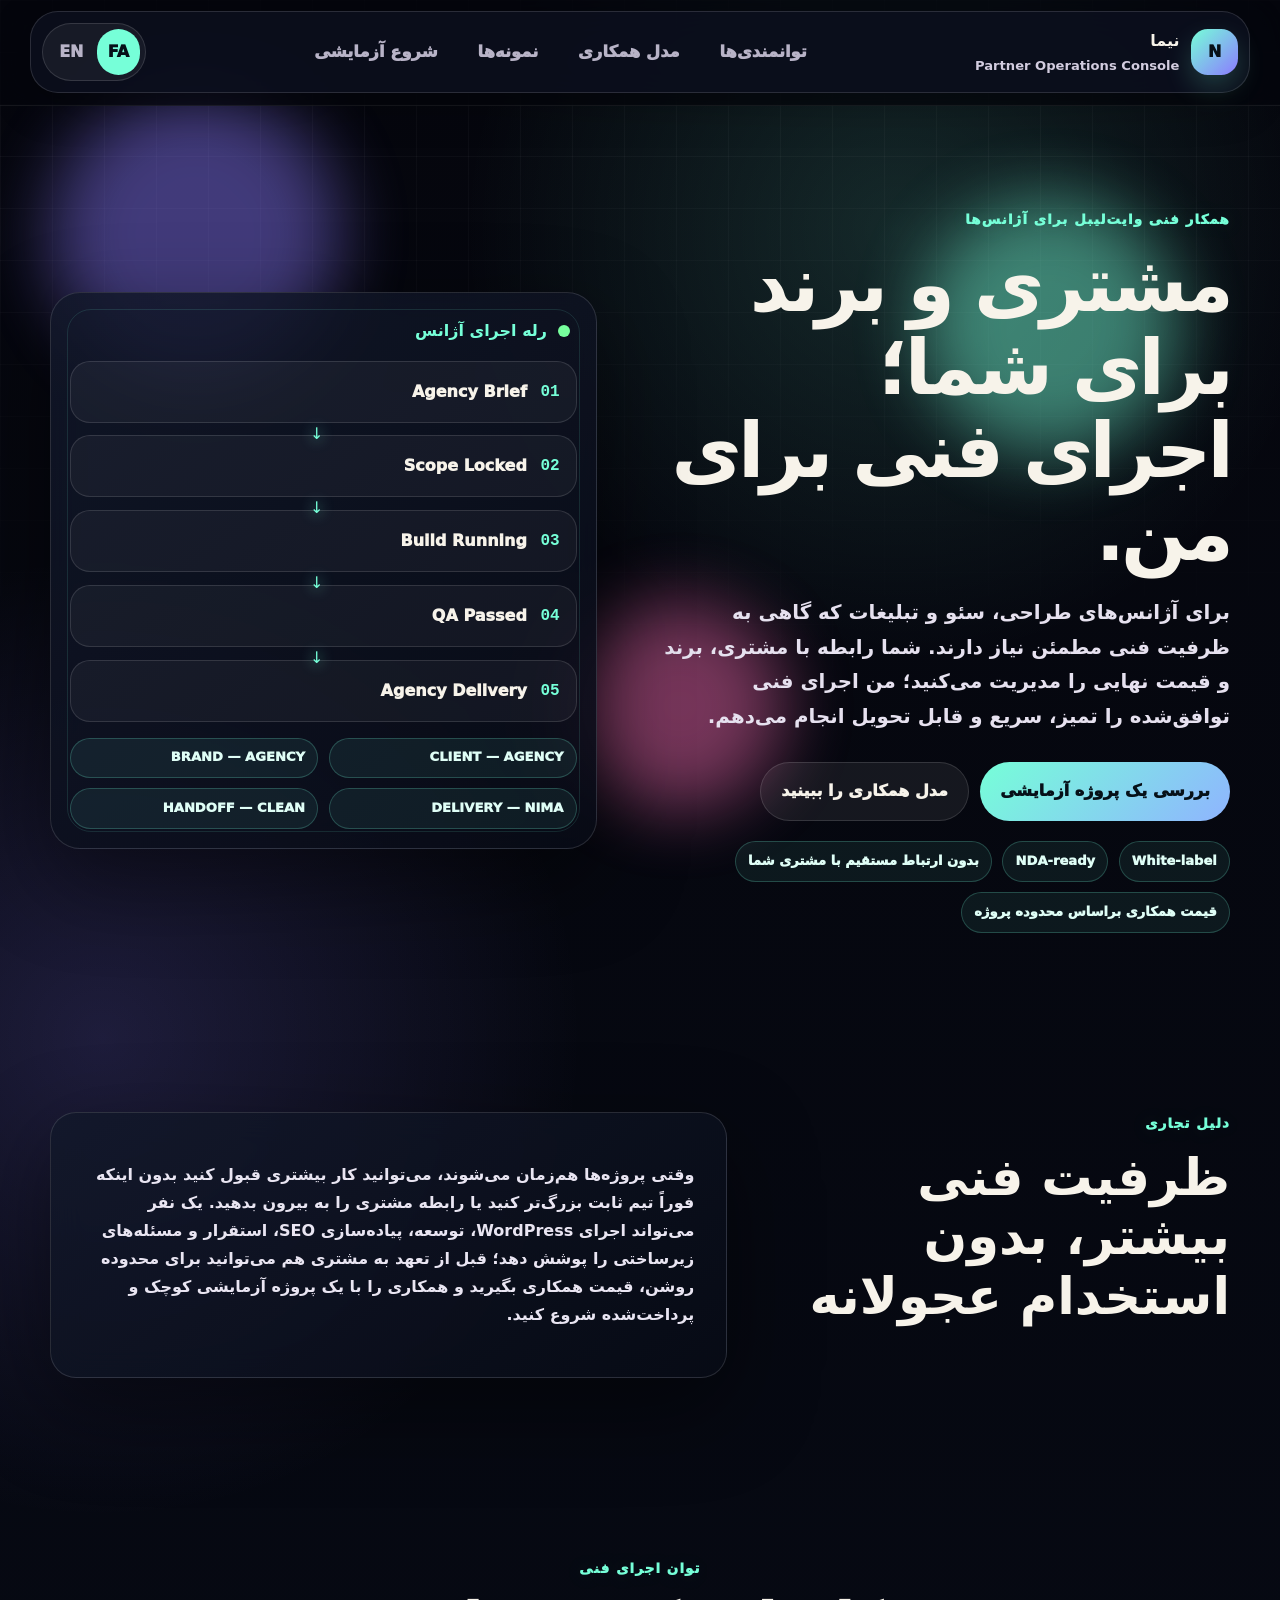
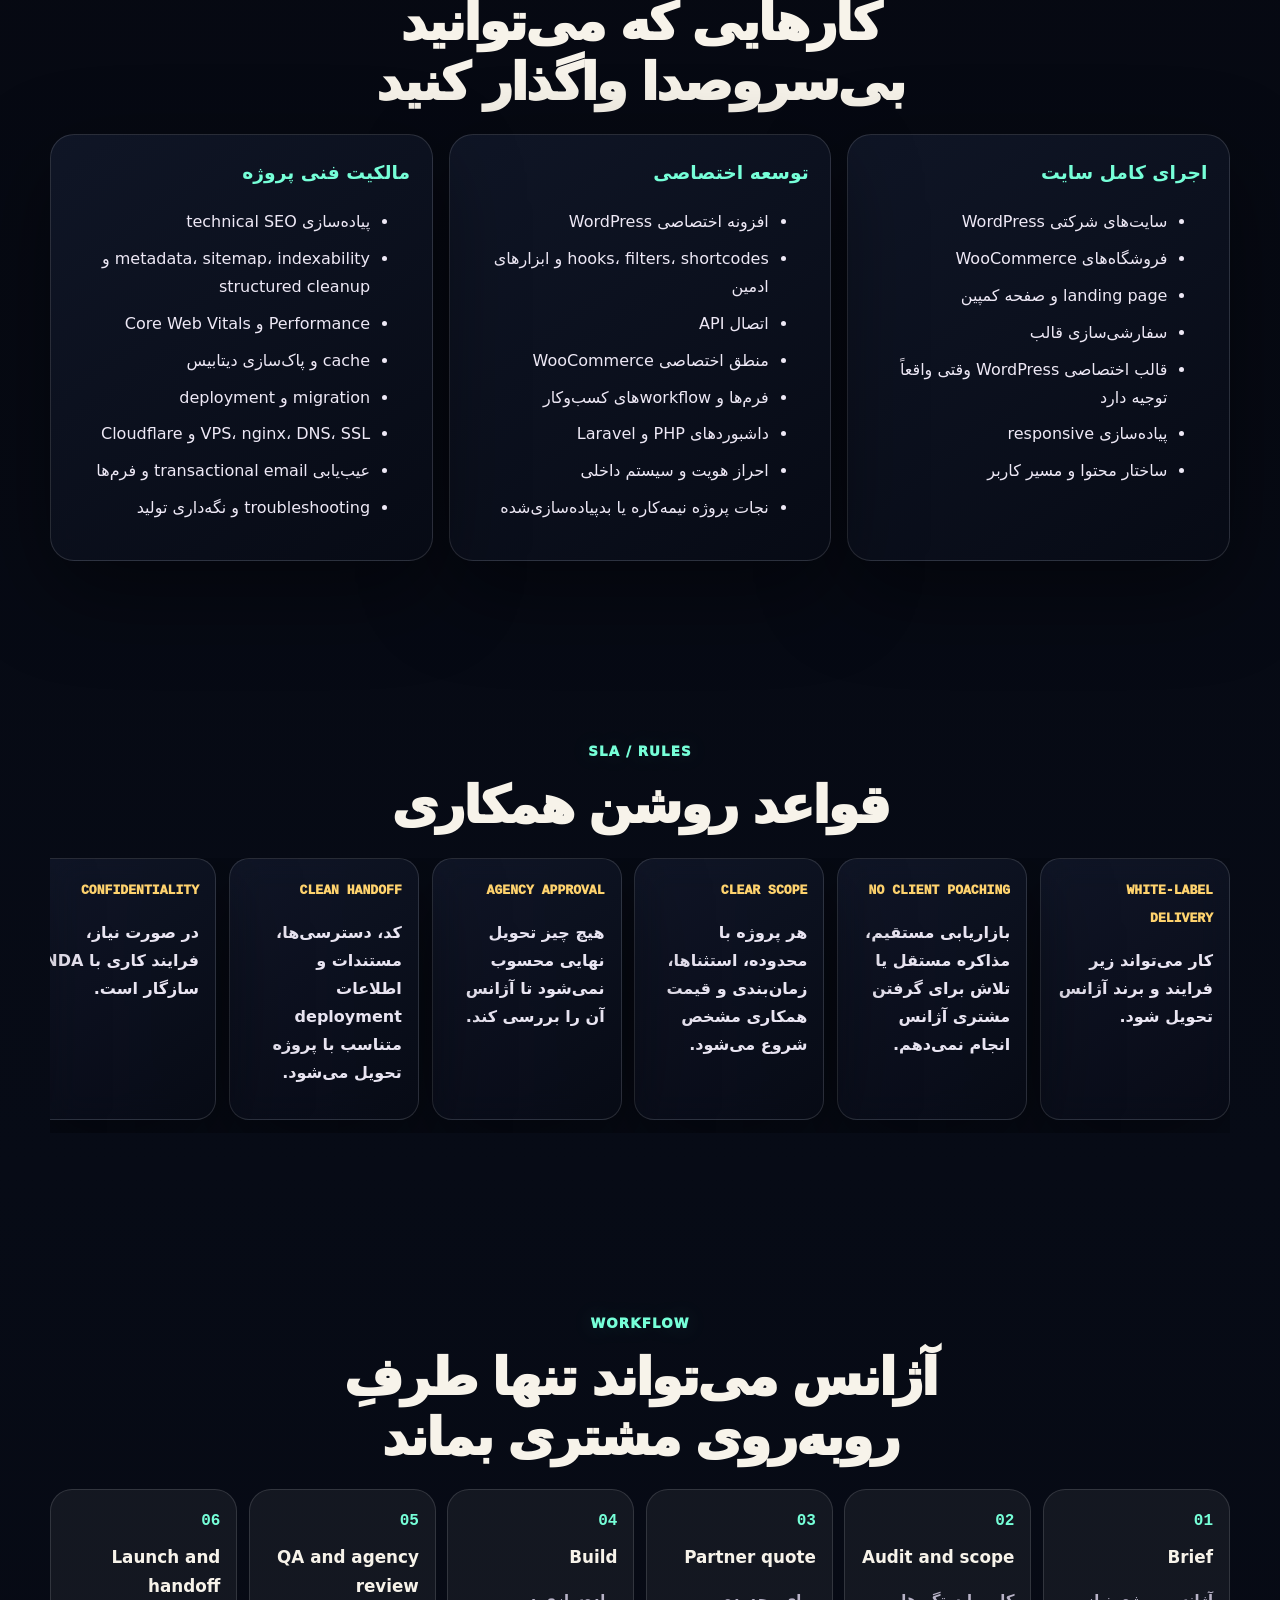
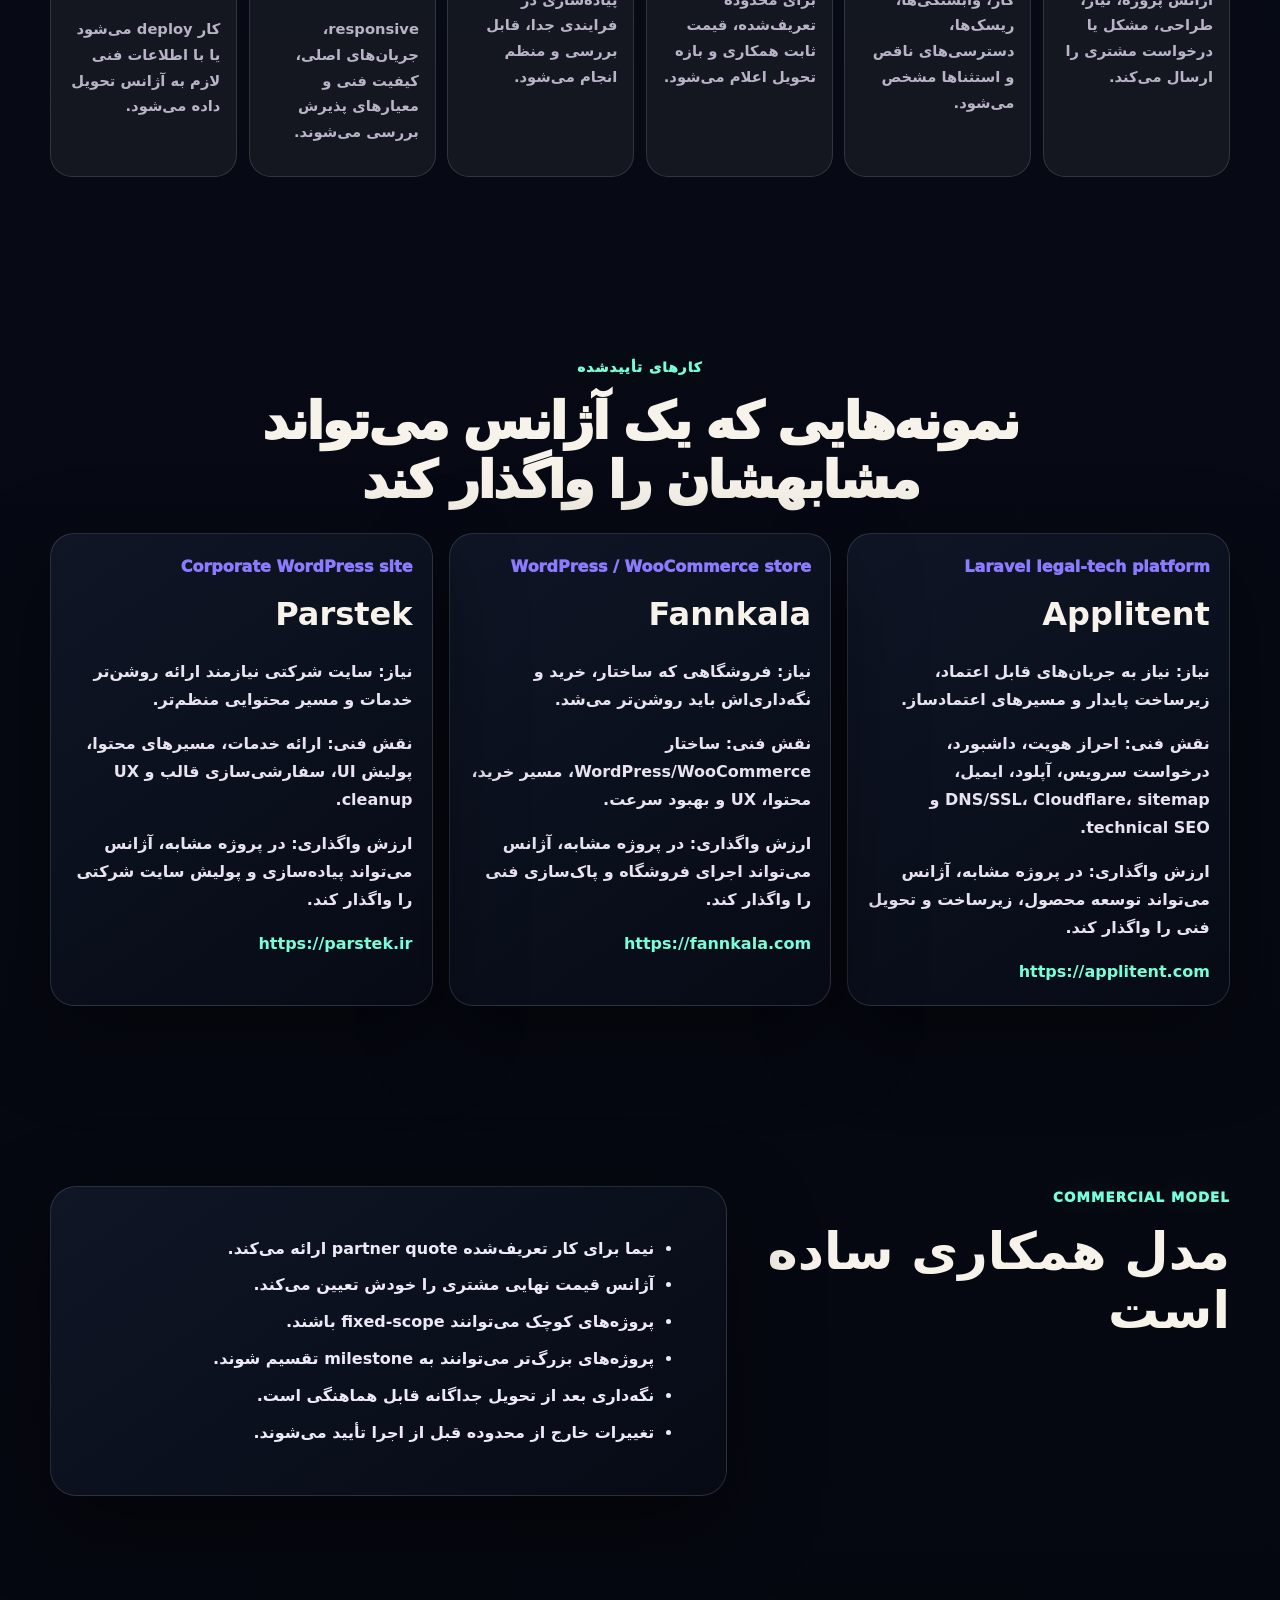
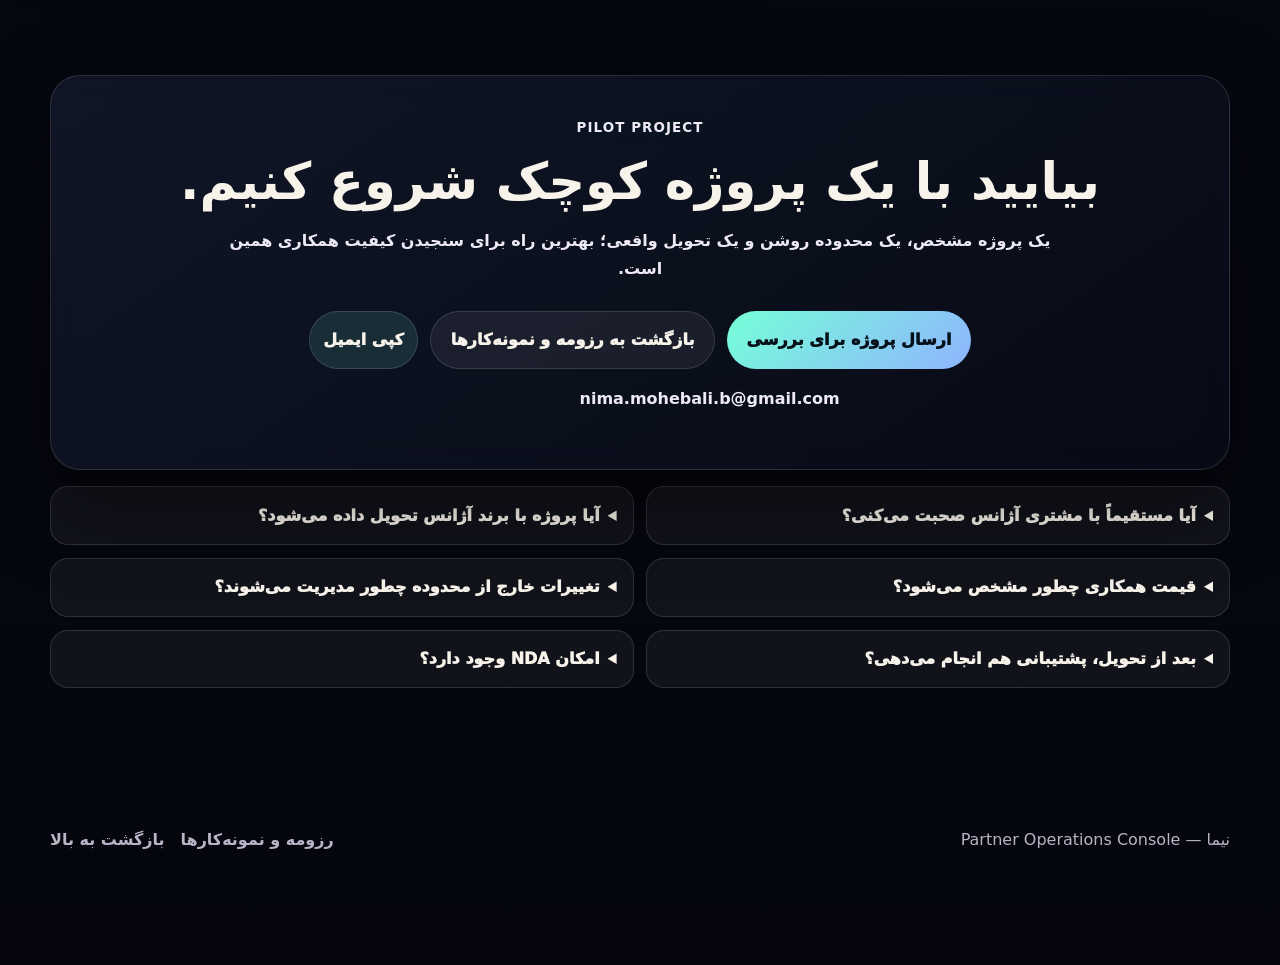
==== commit 48461549: "Fix agency partner responsive polish" ====
--- a/agency-partner/index.html
+++ b/agency-partner/index.html
@@ -1,48 +1,48 @@
 <!DOCTYPE html>
 <html lang="fa" dir="rtl">
 <head>
-    <meta charset="UTF-8">
-    <title>همکاری وایت‌لیبل با آژانس‌ها | توسعه WordPress، SEO و زیرساخت — نیما</title>
-    <meta name="viewport" content="width=device-width, initial-scale=1">
-    <meta name="description" content="همکاری فنی وایت‌لیبل برای آژانس‌های طراحی سایت، WordPress و SEO؛ اجرای پروژه، توسعه اختصاصی، بهینه‌سازی، استقرار و عیب‌یابی بدون ورود به رابطه آژانس با مشتری.">
-    <meta name="robots" content="index,follow">
-    <link rel="canonical" href="https://nima-moheb.github.io/myCV/agency-partner/">
-    <meta property="og:type" content="website">
-    <meta property="og:title" content="White-label agency partnership with Nima">
-    <meta property="og:description" content="White-label WordPress, SEO implementation, custom development, deployment, and troubleshooting partner for agencies.">
-    <meta property="og:url" content="https://nima-moheb.github.io/myCV/agency-partner/">
-    <meta property="og:locale" content="fa_IR">
-    <meta property="og:site_name" content="Nima — Web Chaos Command Center">
-    <meta property="og:image" content="../nima-command-center.png">
-    <meta name="twitter:card" content="summary_large_image">
-    <meta name="twitter:title" content="White-label agency partnership with Nima">
-    <meta name="twitter:description" content="A quiet technical delivery partner for WordPress, SEO, infrastructure, and custom web projects.">
-    <meta name="twitter:image" content="../nima-command-center.png">
-    <script type="application/ld+json">{"@context":"https://schema.org","@type":"ProfessionalService","name":"Nima — White-label agency technical delivery","url":"https://nima-moheb.github.io/myCV/agency-partner/","email":"mailto:nima.mohebali.b@gmail.com","areaServed":"IR","inLanguage":["fa-IR","en-US"],"description":"White-label WordPress, SEO implementation, custom development, deployment, and technical troubleshooting partner for agencies.","provider":{"@type":"Person","name":"Nima","email":"mailto:nima.mohebali.b@gmail.com","knowsAbout":["WordPress","WooCommerce","Laravel","Technical SEO","DNS","SSL","Cloudflare","Web Performance"]}}</script>
-    <link rel="stylesheet" href="../assets/css/style.css">
-    <link rel="stylesheet" href="../assets/css/agency-partner.css">
+<meta charset="UTF-8">
+<title>همکاری وایت‌لیبل با آژانس‌ها | توسعه WordPress، SEO و زیرساخت — نیما</title>
+<meta name="viewport" content="width=device-width, initial-scale=1">
+<meta name="description" content="همکاری فنی وایت‌لیبل برای آژانس‌های طراحی سایت، WordPress و SEO؛ اجرای پروژه، توسعه اختصاصی، بهینه‌سازی، استقرار و عیب‌یابی بدون ورود به رابطه آژانس با مشتری.">
+<meta name="robots" content="index,follow">
+<link rel="canonical" href="https://nima-moheb.github.io/myCV/agency-partner/">
+<meta property="og:type" content="website">
+<meta property="og:title" content="White-label agency partnership with Nima">
+<meta property="og:description" content="White-label WordPress, SEO implementation, custom development, deployment, and troubleshooting partner for agencies.">
+<meta property="og:url" content="https://nima-moheb.github.io/myCV/agency-partner/">
+<meta property="og:locale" content="fa_IR">
+<meta property="og:site_name" content="Nima — Web Chaos Command Center">
+<meta property="og:image" content="https://nima-moheb.github.io/myCV/nima-command-center.png">
+<meta name="twitter:card" content="summary">
+<meta name="twitter:title" content="White-label agency partnership with Nima">
+<meta name="twitter:description" content="A quiet technical delivery partner for WordPress, SEO, infrastructure, and custom web projects.">
+<meta name="twitter:image" content="https://nima-moheb.github.io/myCV/nima-command-center.png">
+<script type="application/ld+json">{"@context":"https://schema.org","@type":"ProfessionalService","name":"Nima — White-label agency technical delivery","url":"https://nima-moheb.github.io/myCV/agency-partner/","email":"nima.mohebali.b@gmail.com","areaServed":"IR","inLanguage":["fa-IR","en-US"],"description":"White-label WordPress, SEO implementation, custom development, deployment, and technical troubleshooting partner for agencies.","provider":{"@type":"Person","name":"Nima","email":"nima.mohebali.b@gmail.com","knowsAbout":["WordPress","WooCommerce","Laravel","Technical SEO","DNS","SSL","Cloudflare","Web Performance"]}}</script>
+<link rel="stylesheet" href="../assets/css/style.css">
+<link rel="stylesheet" href="../assets/css/agency-partner.css">
 </head>
 <body class="agency-page">
-    <a class="skip-link" href="#main-content" data-i18n="skip">رفتن به محتوای اصلی</a>
-    <div class="cursor-glow" aria-hidden="true"></div><div class="ambient" aria-hidden="true"><span></span><span></span><span></span></div>
-    <header class="site-header" data-i18n-aria-label="headerAria" aria-label="ناوبری اصلی">
-        <nav class="nav-shell">
-            <a class="brand" href="../"><span class="brand-mark">N</span><span><strong data-i18n="brandName">نیما</strong><small data-i18n="brandRole">Partner Operations Console</small></span></a>
-            <div class="nav-links"><a href="#capabilities" data-i18n="navCapabilities">توانمندی‌ها</a><a href="#workflow" data-i18n="navWorkflow">مدل همکاری</a><a href="#work" data-i18n="navWork">نمونه‌ها</a><a href="#contact" data-i18n="navContact">شروع آزمایشی</a></div>
-            <div class="nav-actions"><div class="language-switch" role="group" data-i18n-aria-label="langAria" aria-label="تغییر زبان"><button type="button" class="lang-option is-active" data-lang-option="fa">FA</button><button type="button" class="lang-option" data-lang-option="en">EN</button><span class="lang-status" data-i18n="langStatus">حالت فارسی</span></div></div>
-        </nav>
-    </header>
-    <main id="main-content">
-        <section class="agency-hero section" id="top"><div class="container agency-hero-grid"><div class="agency-hero-copy observe"><p class="section-kicker" data-i18n="heroKicker">همکار فنی وایت‌لیبل برای آژانس‌ها</p><h1 data-i18n="heroTitle">مشتری و برند برای شما؛ اجرای فنی برای من.</h1><p class="agency-lede" data-i18n="heroText">برای آژانس‌های طراحی، سئو و تبلیغات که گاهی به ظرفیت فنی مطمئن نیاز دارند. شما رابطه با مشتری، برند و قیمت نهایی را مدیریت می‌کنید؛ من اجرای فنی توافق‌شده را تمیز، سریع و قابل تحویل انجام می‌دهم.</p><div class="hero-actions"><a class="btn primary-btn" href="#contact" data-i18n="heroPrimary">بررسی یک پروژه آزمایشی</a><a class="btn ghost-btn" href="#workflow" data-i18n="heroSecondary">مدل همکاری را ببینید</a></div><div class="agency-chips"><span>White-label</span><span>NDA-ready</span><span data-i18n="chipNoClient">بدون ارتباط مستقیم با مشتری شما</span><span data-i18n="chipScopeQuote">قیمت همکاری براساس محدوده پروژه</span></div></div><aside class="agency-relay observe" aria-label="Partner delivery relay"><div class="agency-relay-head"><span class="pulse-dot"></span><strong data-i18n="relayTitle">Agency Operations Relay</strong></div><ol><li><b>01</b><span>Agency Brief</span></li><li><b>02</b><span>Scope Locked</span></li><li><b>03</b><span>Build Running</span></li><li><b>04</b><span>QA Passed</span></li><li><b>05</b><span>Agency Delivery</span></li></ol><div class="agency-ownership"><span>CLIENT — AGENCY</span><span>BRAND — AGENCY</span><span>DELIVERY — NIMA</span><span>HANDOFF — CLEAN</span></div></aside></div></section>
-        <section class="agency-section section" id="case"><div class="container agency-split"><div><p class="section-kicker" data-i18n="caseKicker">Business case</p><h2 data-i18n="caseTitle">ظرفیت فنی بیشتر، بدون استخدام عجولانه</h2></div><div class="agency-panel"><p data-i18n="caseText">وقتی پروژه‌ها هم‌زمان می‌شوند، می‌توانید کار بیشتری قبول کنید بدون اینکه فوراً تیم ثابت بزرگ‌تر کنید یا رابطه مشتری را به بیرون بدهید. یک نفر می‌تواند اجرای WordPress، توسعه، پیاده‌سازی SEO، استقرار و مسئله‌های زیرساختی را پوشش دهد؛ قبل از تعهد به مشتری هم می‌توانید برای محدوده روشن، قیمت همکاری بگیرید و همکاری را با یک پروژه آزمایشی کوچک و پرداخت‌شده شروع کنید.</p></div></div></section>
-        <section class="agency-section section" id="capabilities"><div class="container"><div class="section-heading observe"><p class="section-kicker" data-i18n="capKicker">Delivery capabilities</p><h2 data-i18n="capTitle">کارهایی که می‌توانید بی‌سروصدا واگذار کنید</h2></div><div class="agency-service-grid" id="service-grid"></div></div></section>
-        <section class="agency-section section" id="guarantees"><div class="container"><div class="section-heading observe"><p class="section-kicker">SLA / Rules</p><h2 data-i18n="rulesTitle">قواعد روشن همکاری</h2></div><div class="agency-rules" id="rules-grid"></div></div></section>
-        <section class="agency-section section" id="workflow"><div class="container"><div class="section-heading observe"><p class="section-kicker">Workflow</p><h2 data-i18n="workflowTitle">آژانس می‌تواند تنها طرفِ روبه‌روی مشتری بماند</h2></div><ol class="agency-workflow" id="workflow-list"></ol></div></section>
-        <section class="agency-section section" id="work"><div class="container"><div class="section-heading observe"><p class="section-kicker" data-i18n="workKicker">Verified work</p><h2 data-i18n="workTitle">نمونه‌هایی که یک آژانس می‌تواند مشابهشان را واگذار کند</h2></div><div class="agency-case-grid" id="case-grid"></div></div></section>
-        <section class="agency-section section" id="model"><div class="container agency-split"><div><p class="section-kicker">Commercial model</p><h2 data-i18n="modelTitle">مدل همکاری ساده است</h2></div><div class="agency-panel"><ul id="model-list"></ul></div></div></section>
-        <section class="agency-section section" id="contact"><div class="container"><article class="agency-cta observe"><p class="section-kicker">Pilot project</p><h2 data-i18n="ctaTitle">بیایید با یک پروژه کوچک شروع کنیم.</h2><p data-i18n="ctaText">یک پروژه مشخص، یک محدوده روشن و یک تحویل واقعی؛ بهترین راه برای سنجیدن کیفیت همکاری همین است.</p><div class="hero-actions"><a class="btn primary-btn" id="mailto-link" href="mailto:nima.mohebali.b@gmail.com?subject=Agency%20partner%20pilot%20project" data-i18n="ctaPrimary">ارسال پروژه برای بررسی</a><a class="btn ghost-btn" href="../" data-i18n="ctaSecondary">بازگشت به رزومه و نمونه‌کارها</a><button class="copy-btn" type="button" data-copy-email data-i18n="copyEmail">کپی ایمیل</button></div><p class="agency-email"><span>nima.mohebali.b@gmail.com</span><strong id="copy-status" aria-live="polite"></strong></p></article><div class="agency-faq" id="faq-list"></div></div></section>
-    </main>
-    <footer class="page-footer"><div class="container footer-content"><p data-i18n="footerText">نیما — Partner Operations Console</p><nav class="footer-links"><a href="../" data-i18n="homeLink">رزومه و نمونه‌کارها</a><a href="#top" data-i18n="backTop">بازگشت به بالا</a></nav></div></footer>
-    <script src="../assets/js/agency-partner.js"></script>
+<a class="skip-link" href="#main-content" data-i18n="skip">رفتن به محتوای اصلی</a>
+<div class="cursor-glow" aria-hidden="true"></div><div class="ambient" aria-hidden="true"><span></span><span></span><span></span></div>
+<header class="site-header" data-i18n-aria-label="headerAria" aria-label="سربرگ همکاری آژانس">
+<nav class="nav-shell" data-i18n-aria-label="headerNavAria" aria-label="ناوبری سربرگ همکاری آژانس">
+<a class="brand" href="../" data-i18n-aria-label="brandAria" aria-label="بازگشت به صفحه اصلی"><span class="brand-mark">N</span><span><strong data-i18n="brandName">نیما</strong><small data-i18n="brandRole">Partner Operations Console</small></span></a>
+<div class="nav-links" data-i18n-aria-label="sectionNavAria" aria-label="بخش‌های صفحه همکاری"><a href="#capabilities" data-i18n="navCapabilities">توانمندی‌ها</a><a href="#workflow" data-i18n="navWorkflow">مدل همکاری</a><a href="#work" data-i18n="navWork">نمونه‌ها</a><a href="#contact" data-i18n="navContact">شروع آزمایشی</a></div>
+<div class="nav-actions"><div class="language-switch" role="group" data-i18n-aria-label="langAria" aria-label="تغییر زبان"><button type="button" class="lang-option is-active" data-lang-option="fa">FA</button><button type="button" class="lang-option" data-lang-option="en">EN</button><span class="lang-status" data-i18n="langStatus">حالت فارسی</span></div></div>
+</nav>
+</header>
+<main id="main-content">
+<section class="agency-hero section" id="top"><div class="container agency-hero-grid"><div class="agency-hero-copy observe"><p class="section-kicker" data-i18n="heroKicker">همکار فنی وایت‌لیبل برای آژانس‌ها</p><h1 data-i18n="heroTitle">مشتری و برند برای شما؛ اجرای فنی برای من.</h1><p class="agency-lede" data-i18n="heroText">برای آژانس‌های طراحی، سئو و تبلیغات که گاهی به ظرفیت فنی مطمئن نیاز دارند. شما رابطه با مشتری، برند و قیمت نهایی را مدیریت می‌کنید؛ من اجرای فنی توافق‌شده را تمیز، سریع و قابل تحویل انجام می‌دهم.</p><div class="hero-actions"><a class="btn primary-btn" href="#contact" data-i18n="heroPrimary">بررسی یک پروژه آزمایشی</a><a class="btn ghost-btn" href="#workflow" data-i18n="heroSecondary">مدل همکاری را ببینید</a></div><div class="agency-chips"><span>White-label</span><span>NDA-ready</span><span data-i18n="chipNoClient">بدون ارتباط مستقیم با مشتری شما</span><span data-i18n="chipScopeQuote">قیمت همکاری براساس محدوده پروژه</span></div></div><aside class="agency-relay observe" data-i18n-aria-label="relayAria" aria-label="رله اجرای همکاری آژانس"><div class="agency-relay-head"><span class="pulse-dot"></span><strong data-i18n="relayTitle">Agency Operations Relay</strong></div><ol><li><b>01</b><span>Agency Brief</span></li><li><b>02</b><span>Scope Locked</span></li><li><b>03</b><span>Build Running</span></li><li><b>04</b><span>QA Passed</span></li><li><b>05</b><span>Agency Delivery</span></li></ol><div class="agency-ownership"><span>CLIENT — AGENCY</span><span>BRAND — AGENCY</span><span>DELIVERY — NIMA</span><span>HANDOFF — CLEAN</span></div></aside></div></section>
+<section class="agency-section section" id="case"><div class="container agency-split"><div><p class="section-kicker" data-i18n="caseKicker">Business case</p><h2 data-i18n="caseTitle">ظرفیت فنی بیشتر، بدون استخدام عجولانه</h2></div><div class="agency-panel"><p data-i18n="caseText">وقتی پروژه‌ها هم‌زمان می‌شوند، می‌توانید کار بیشتری قبول کنید بدون اینکه فوراً تیم ثابت بزرگ‌تر کنید یا رابطه مشتری را به بیرون بدهید. یک نفر می‌تواند اجرای WordPress، توسعه، پیاده‌سازی SEO، استقرار و مسئله‌های زیرساختی را پوشش دهد؛ قبل از تعهد به مشتری هم می‌توانید برای محدوده روشن، قیمت همکاری بگیرید و همکاری را با یک پروژه آزمایشی کوچک و پرداخت‌شده شروع کنید.</p></div></div></section>
+<section class="agency-section section" id="capabilities"><div class="container"><div class="section-heading observe"><p class="section-kicker" data-i18n="capKicker">Delivery capabilities</p><h2 data-i18n="capTitle">کارهایی که می‌توانید بی‌سروصدا واگذار کنید</h2></div><div class="agency-service-grid" id="service-grid"></div></div></section>
+<section class="agency-section section" id="guarantees"><div class="container"><div class="section-heading observe"><p class="section-kicker">SLA / Rules</p><h2 data-i18n="rulesTitle">قواعد روشن همکاری</h2></div><div class="agency-rules" id="rules-grid"></div></div></section>
+<section class="agency-section section" id="workflow"><div class="container"><div class="section-heading observe"><p class="section-kicker">Workflow</p><h2 data-i18n="workflowTitle">آژانس می‌تواند تنها طرفِ روبه‌روی مشتری بماند</h2></div><ol class="agency-workflow" id="workflow-list"></ol></div></section>
+<section class="agency-section section" id="work"><div class="container"><div class="section-heading observe"><p class="section-kicker" data-i18n="workKicker">Verified work</p><h2 data-i18n="workTitle">نمونه‌هایی که یک آژانس می‌تواند مشابهشان را واگذار کند</h2></div><div class="agency-case-grid" id="case-grid"></div></div></section>
+<section class="agency-section section" id="model"><div class="container agency-split"><div><p class="section-kicker">Commercial model</p><h2 data-i18n="modelTitle">مدل همکاری ساده است</h2></div><div class="agency-panel"><ul id="model-list"></ul></div></div></section>
+<section class="agency-section section" id="contact"><div class="container"><article class="agency-cta observe"><p class="section-kicker">Pilot project</p><h2 data-i18n="ctaTitle">بیایید با یک پروژه کوچک شروع کنیم.</h2><p data-i18n="ctaText">یک پروژه مشخص، یک محدوده روشن و یک تحویل واقعی؛ بهترین راه برای سنجیدن کیفیت همکاری همین است.</p><div class="hero-actions"><a class="btn primary-btn" id="mailto-link" href="mailto:nima.mohebali.b@gmail.com?subject=%D9%87%D9%85%DA%A9%D8%A7%D8%B1%DB%8C%20%D8%A2%DA%98%D8%A7%D9%86%D8%B3%DB%8C%20%D8%A8%D8%B1%D8%A7%DB%8C%20%DB%8C%DA%A9%20%D9%BE%D8%B1%D9%88%DA%98%D9%87%20%D8%A2%D8%B2%D9%85%D8%A7%DB%8C%D8%B4%DB%8C" data-i18n="ctaPrimary">ارسال پروژه برای بررسی</a><a class="btn ghost-btn" href="../" data-i18n="ctaSecondary">بازگشت به رزومه و نمونه‌کارها</a><button class="copy-btn" type="button" data-copy-email data-i18n="copyEmail">کپی ایمیل</button></div><p class="agency-email"><span>nima.mohebali.b@gmail.com</span><strong id="copy-status" aria-live="polite"></strong></p></article><div class="agency-faq" id="faq-list"></div></div></section>
+</main>
+<footer class="page-footer"><div class="container footer-content"><p data-i18n="footerText">نیما — Partner Operations Console</p><nav class="footer-links" data-i18n-aria-label="footerNavAria" aria-label="ناوبری پایین صفحه همکاری"><a href="../" data-i18n="homeLink">رزومه و نمونه‌کارها</a><a href="#top" data-i18n="backTop">بازگشت به بالا</a></nav></div></footer>
+<script src="../assets/js/agency-partner.js"></script>
 </body>
 </html>
--- a/assets/css/style.css
+++ b/assets/css/style.css
@@ -2057,3 +2057,32 @@
 @media (max-width: 920px) { .switchboard-panel { grid-template-columns: 1fr; } .route-lines { display: none; } .router-core { width: 9rem; } .contact-channel-grid { grid-template-columns: repeat(2, minmax(0,1fr)); } .channel-whatsapp { grid-row: auto; } }
 @media (max-width: 560px) { .contact-switchboard { padding-bottom: 5.5rem; } .contact-channel-grid { grid-template-columns: 1fr; } .switchboard-channel { min-height: 5.9rem; border-radius: 22px; } .contact-utilities { display: grid; grid-template-columns: 1fr; } .contact-utilities strong { margin: 0; } }
 @media (prefers-reduced-motion: reduce) { .pulse-ring, .router-core::before, .router-core::after, .switchboard-channel, .channel-orb { animation: none !important; transition: none !important; } }
+
+.footer-links {
+    display: flex;
+    flex-wrap: wrap;
+    align-items: center;
+    gap: 0.7rem 1rem;
+}
+
+.footer-links a {
+    color: var(--muted);
+    font-weight: 850;
+}
+
+.footer-links a:hover,
+.footer-links a:focus {
+    color: var(--mint);
+}
+
+@media (max-width: 520px) {
+    .footer-content {
+        align-items: flex-start;
+        gap: 0.8rem;
+    }
+
+    .footer-links {
+        width: 100%;
+        justify-content: flex-start;
+    }
+}
--- a/assets/css/agency-partner.css
+++ b/assets/css/agency-partner.css
@@ -1,8 +1,5 @@
 .agency-page { background: radial-gradient(circle at 70% 4%, rgba(118,255,216,.14), transparent 27rem), radial-gradient(circle at 8% 18%, rgba(140,123,255,.18), transparent 30rem), linear-gradient(180deg,#05060d,#070b16 48%,#05060d); }
 .agency-page .nav-shell { border-radius: 28px; }
-.footer-links { display:flex; gap:1rem; flex-wrap:wrap; align-items:center; }
-.footer-links a { color:var(--muted); font-weight:850; }
-.footer-links a:hover { color:var(--mint); }
 .agency-hero { padding-top: clamp(4rem, 8vw, 7rem); }
 .agency-hero-grid { display:grid; grid-template-columns: minmax(0,1.02fr) minmax(340px,.98fr); gap:clamp(2rem,5vw,4rem); align-items:center; }
 .agency-hero h1 { margin:.4rem 0 1rem; font-size:clamp(2.45rem,6vw,5.6rem); line-height:1.08; letter-spacing:-.05em; max-width: 13ch; }
@@ -53,5 +50,7 @@
 .observe.is-visible { opacity:1; transform:none; }
 @media (min-width: 900px){ .agency-relay ol { grid-template-columns:1fr; } }
 @media (max-width: 1020px){ .agency-hero-grid,.agency-split,.agency-service-grid,.agency-case-grid { grid-template-columns:1fr; } .agency-workflow { grid-template-columns:repeat(2,1fr); } .agency-rules { grid-template-columns:repeat(2,1fr); overflow:visible; } }
-@media (max-width: 680px){ .agency-page .nav-links { display:none; } .agency-hero h1 { font-size:clamp(2.1rem,14vw,3.25rem); } .agency-ownership,.agency-workflow,.agency-rules,.agency-faq { grid-template-columns:1fr; } .agency-relay li { padding:.85rem; } .agency-relay span { font-size:.9rem; } .agency-cta .hero-actions { flex-direction:column; align-items:stretch; } }
+@media (max-width: 920px){ .agency-page .site-header { display:block; padding:.55rem .65rem; } .agency-page .nav-shell { display:flex; min-height:auto; gap:.5rem; padding:.45rem .55rem; border-radius:20px; } .agency-page .brand { flex:1 1 auto; min-width:0; gap:.45rem; } .agency-page .brand-mark { inline-size:2.15rem; block-size:2.15rem; flex:0 0 auto; } .agency-page .brand small, .agency-page .lang-status, .agency-page .nav-links { display:none; } .agency-page .brand strong { white-space:nowrap; } .agency-page .nav-actions { flex:0 0 auto; } .agency-page .language-switch { gap:.28rem; padding:.2rem; } .agency-page .lang-option { min-width:2.35rem; padding:.45rem .5rem; } .agency-hero { padding-top:4.8rem; } }
+@media (max-width: 680px){ .agency-hero h1 { font-size:clamp(2.1rem,14vw,3.25rem); } .agency-ownership,.agency-workflow,.agency-rules,.agency-faq { grid-template-columns:1fr; } .agency-relay li { padding:.85rem; } .agency-relay span { font-size:.9rem; } .agency-cta .hero-actions { flex-direction:column; align-items:stretch; } }
+@media (max-width: 360px){ .agency-page .site-header { padding:.45rem .45rem; } .agency-page .nav-shell { padding:.38rem .45rem; } .agency-page .brand { gap:.35rem; } .agency-page .brand-mark { inline-size:1.95rem; block-size:1.95rem; } .agency-page .lang-option { min-width:2.1rem; padding:.42rem .42rem; } .agency-relay { padding:.9rem; } }
 @media (prefers-reduced-motion: reduce){ .observe { opacity:1; transform:none; transition:none; } .pulse-dot { animation:none; } }
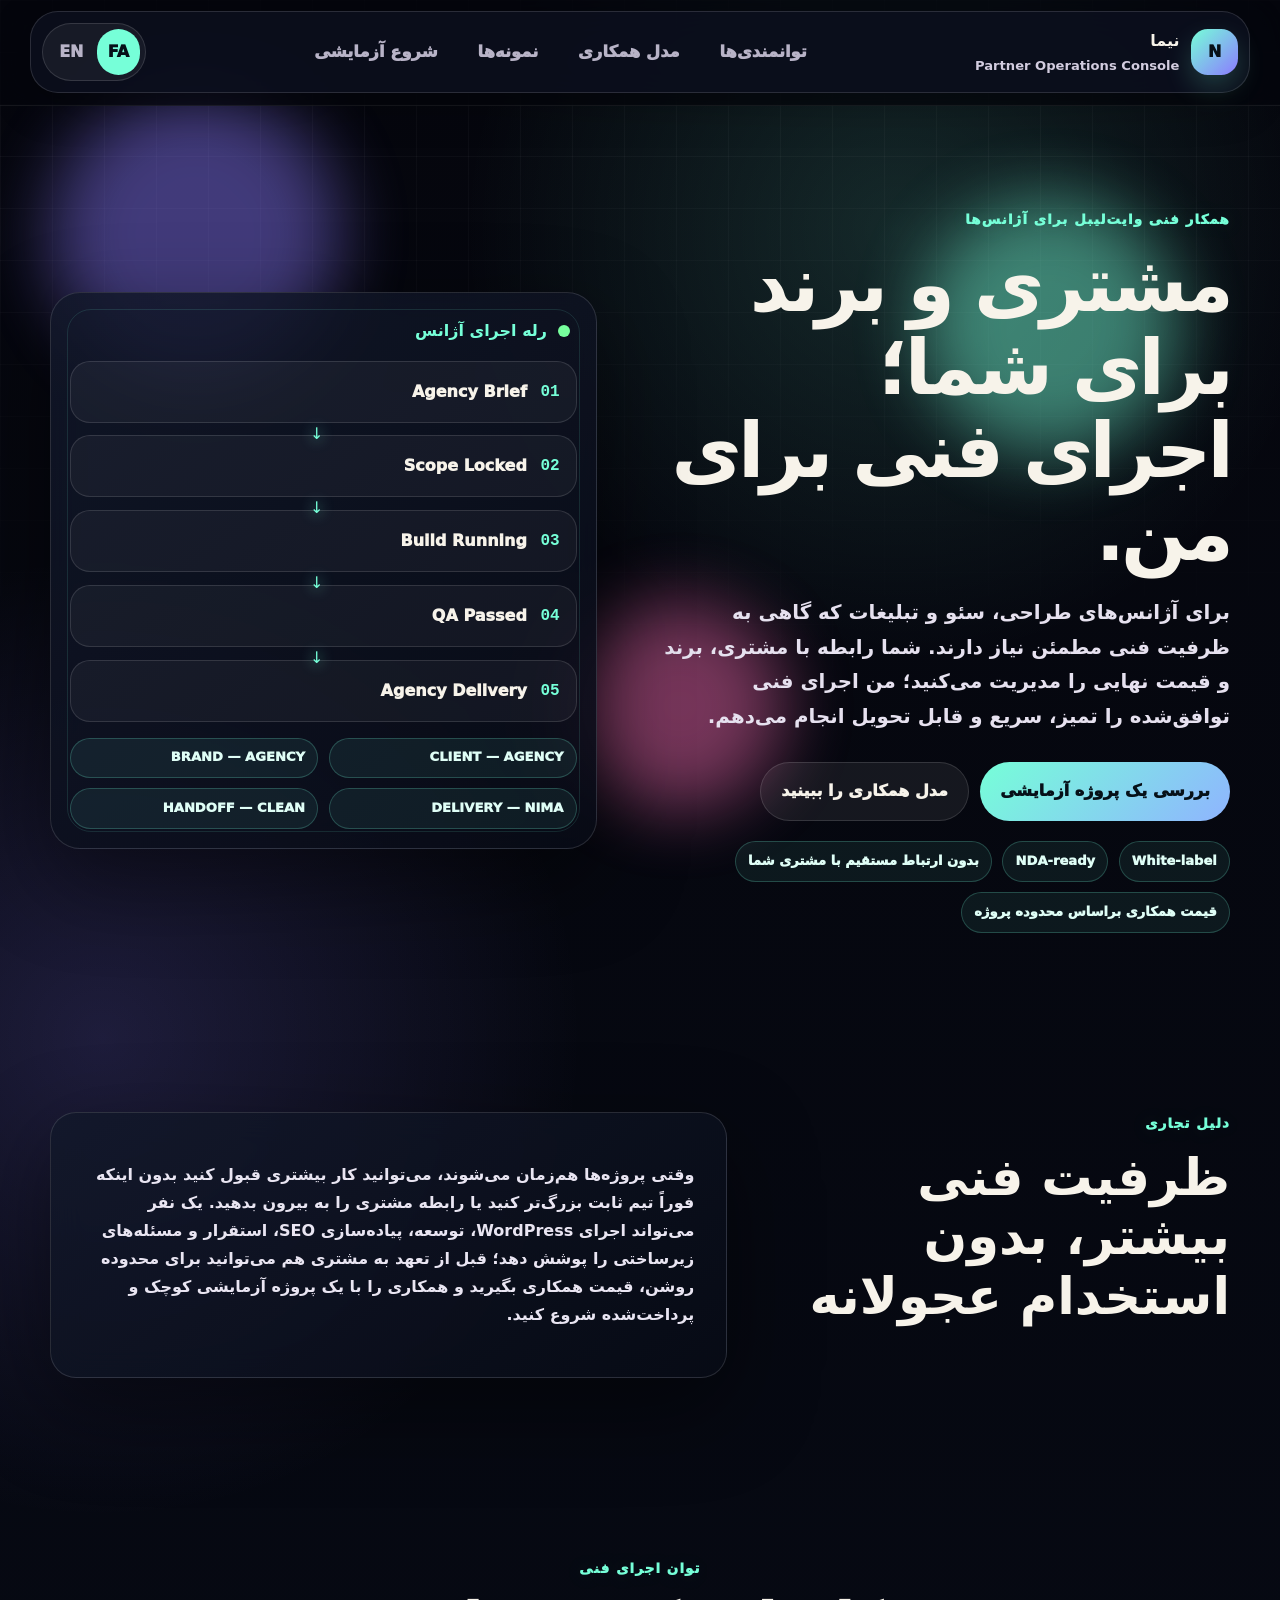
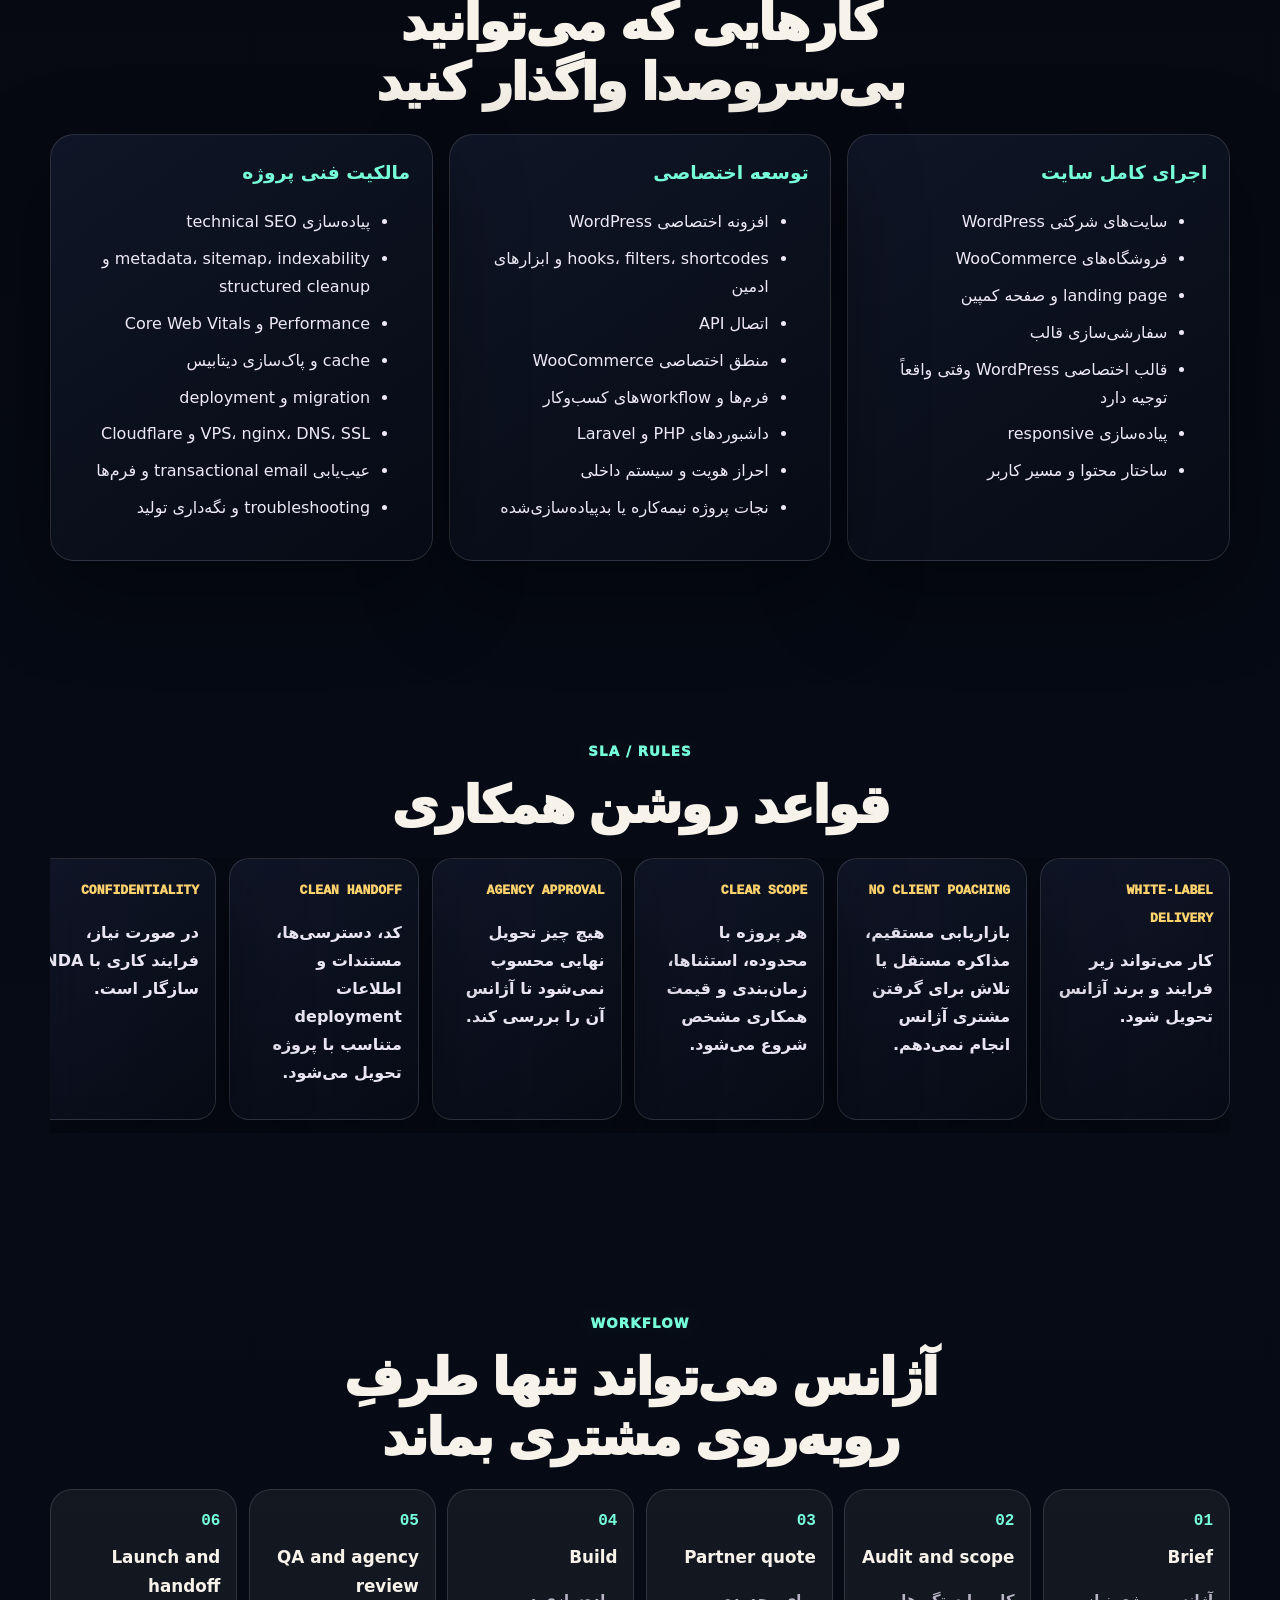
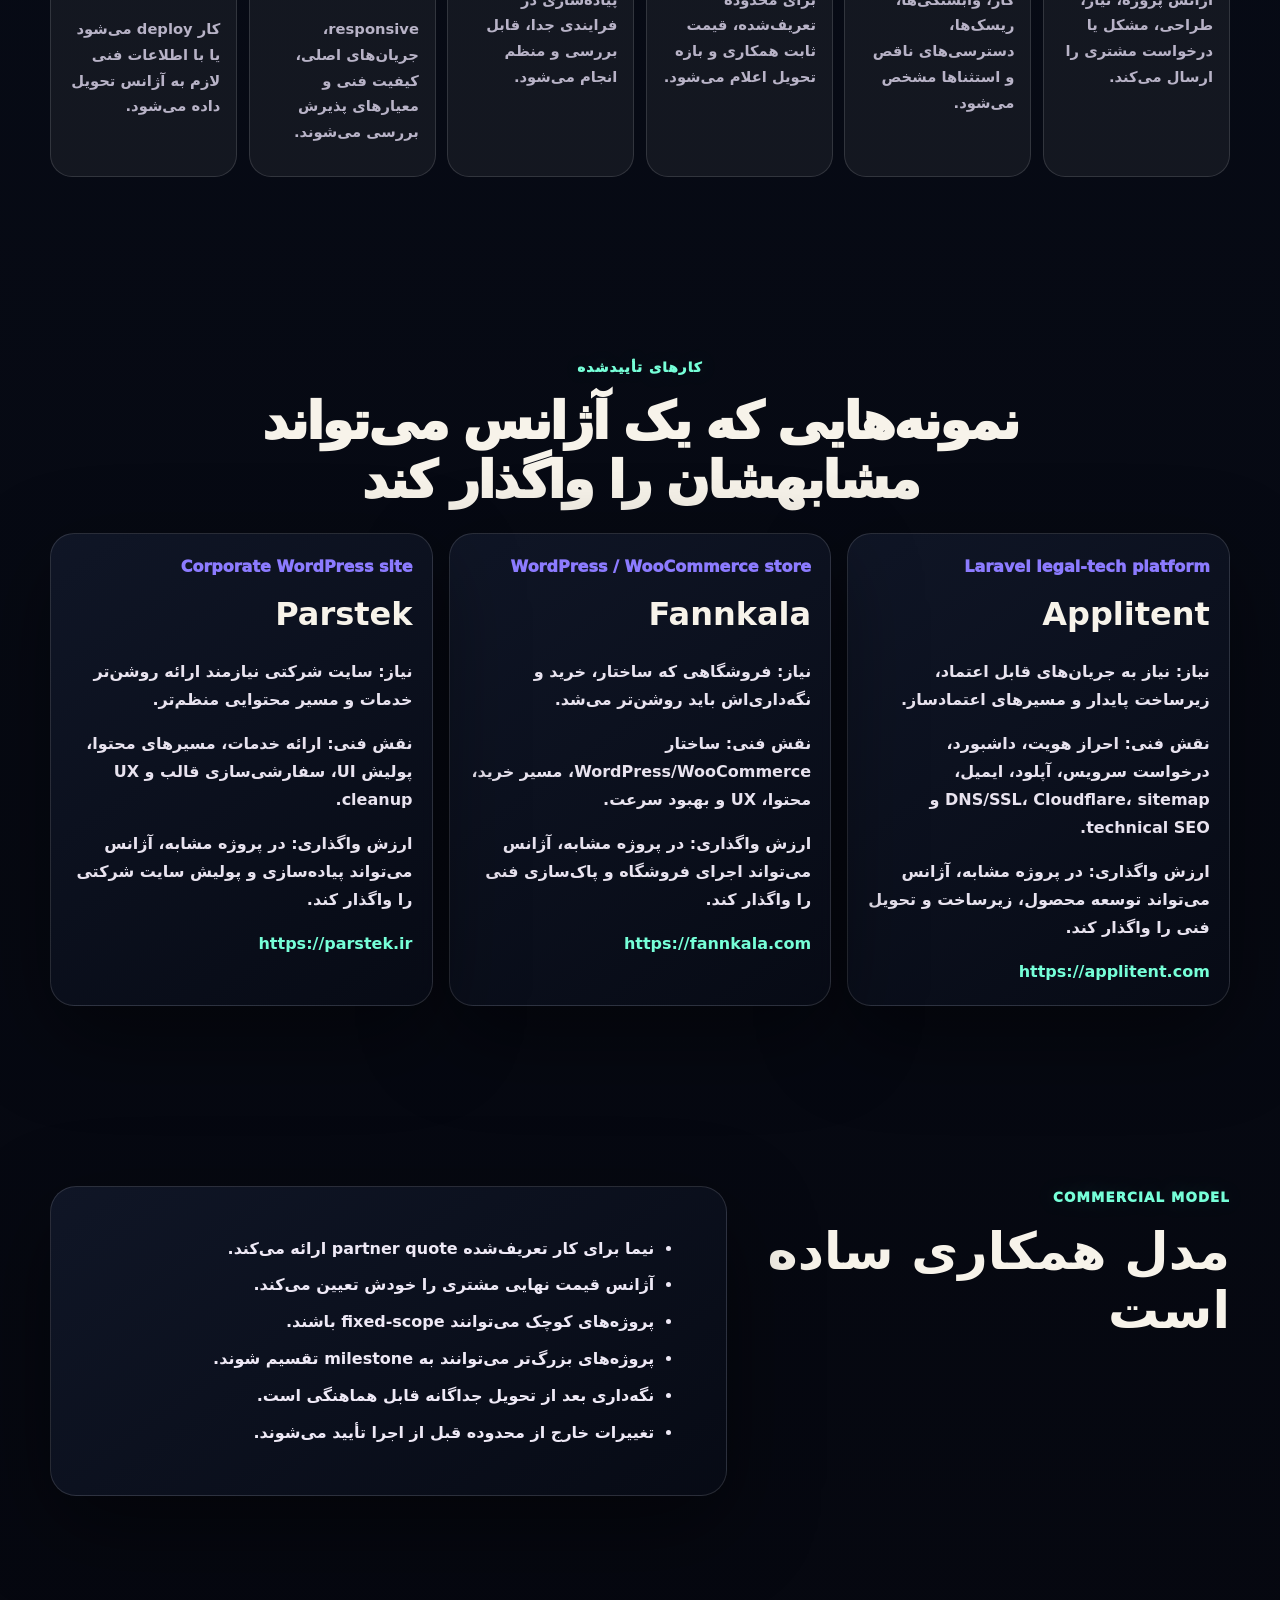
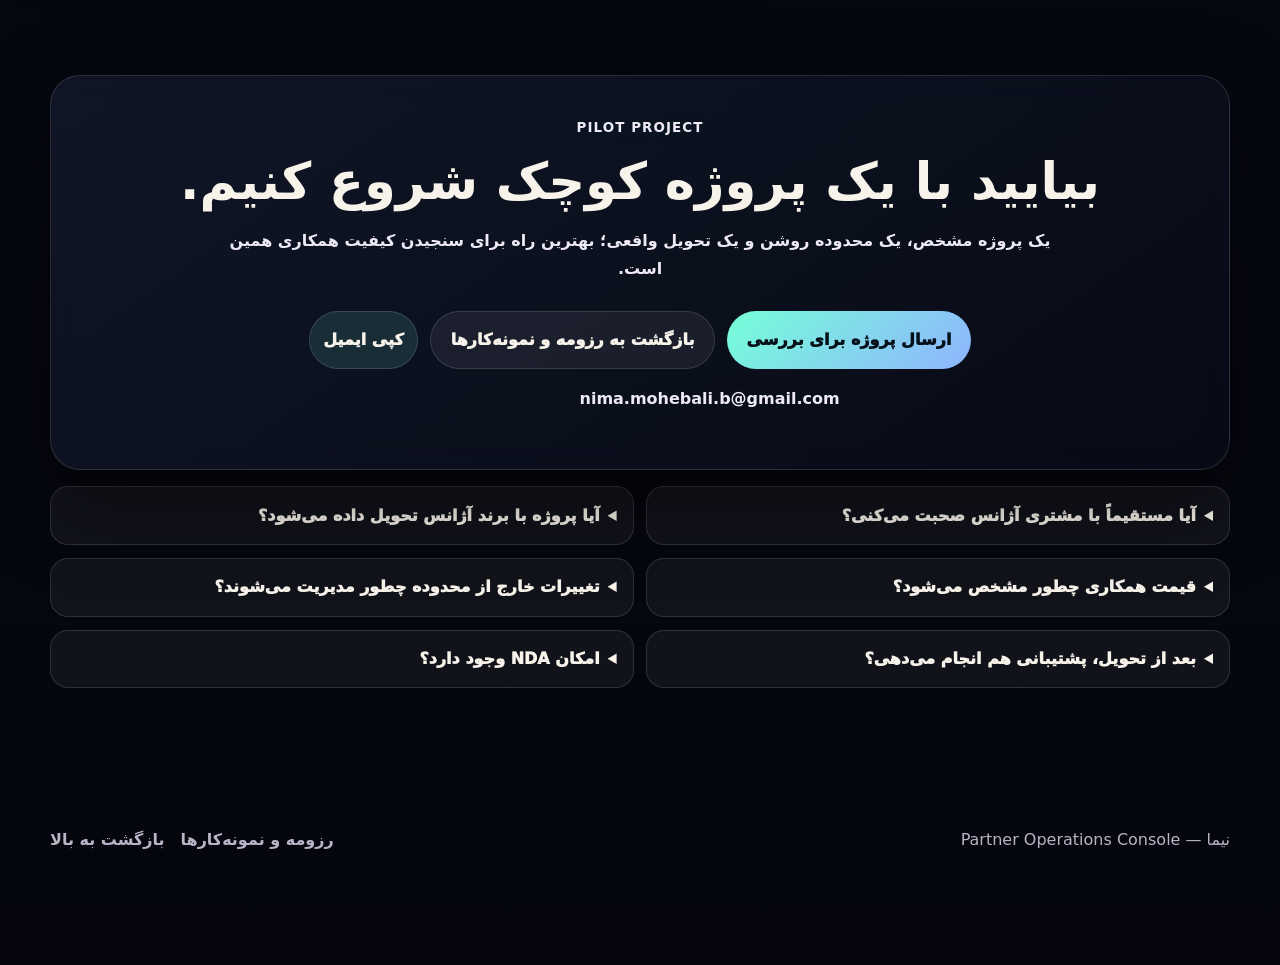
==== commit f9c4b061: "Merge pull request #23 from nima-moheb/codex/add-bilingual-agency-partner-landing-page Add white-lab" ====
--- a/agency-partner/index.html
+++ b/agency-partner/index.html
@@ -1,48 +1,48 @@
 <!DOCTYPE html>
 <html lang="fa" dir="rtl">
 <head>
-<meta charset="UTF-8">
-<title>همکاری وایت‌لیبل با آژانس‌ها | توسعه WordPress، SEO و زیرساخت — نیما</title>
-<meta name="viewport" content="width=device-width, initial-scale=1">
-<meta name="description" content="همکاری فنی وایت‌لیبل برای آژانس‌های طراحی سایت، WordPress و SEO؛ اجرای پروژه، توسعه اختصاصی، بهینه‌سازی، استقرار و عیب‌یابی بدون ورود به رابطه آژانس با مشتری.">
-<meta name="robots" content="index,follow">
-<link rel="canonical" href="https://nima-moheb.github.io/myCV/agency-partner/">
-<meta property="og:type" content="website">
-<meta property="og:title" content="White-label agency partnership with Nima">
-<meta property="og:description" content="White-label WordPress, SEO implementation, custom development, deployment, and troubleshooting partner for agencies.">
-<meta property="og:url" content="https://nima-moheb.github.io/myCV/agency-partner/">
-<meta property="og:locale" content="fa_IR">
-<meta property="og:site_name" content="Nima — Web Chaos Command Center">
-<meta property="og:image" content="https://nima-moheb.github.io/myCV/nima-command-center.png">
-<meta name="twitter:card" content="summary">
-<meta name="twitter:title" content="White-label agency partnership with Nima">
-<meta name="twitter:description" content="A quiet technical delivery partner for WordPress, SEO, infrastructure, and custom web projects.">
-<meta name="twitter:image" content="https://nima-moheb.github.io/myCV/nima-command-center.png">
-<script type="application/ld+json">{"@context":"https://schema.org","@type":"ProfessionalService","name":"Nima — White-label agency technical delivery","url":"https://nima-moheb.github.io/myCV/agency-partner/","email":"nima.mohebali.b@gmail.com","areaServed":"IR","inLanguage":["fa-IR","en-US"],"description":"White-label WordPress, SEO implementation, custom development, deployment, and technical troubleshooting partner for agencies.","provider":{"@type":"Person","name":"Nima","email":"nima.mohebali.b@gmail.com","knowsAbout":["WordPress","WooCommerce","Laravel","Technical SEO","DNS","SSL","Cloudflare","Web Performance"]}}</script>
-<link rel="stylesheet" href="../assets/css/style.css">
-<link rel="stylesheet" href="../assets/css/agency-partner.css">
+    <meta charset="UTF-8">
+    <title>همکاری وایت‌لیبل با آژانس‌ها | توسعه WordPress، SEO و زیرساخت — نیما</title>
+    <meta name="viewport" content="width=device-width, initial-scale=1">
+    <meta name="description" content="همکاری فنی وایت‌لیبل برای آژانس‌های طراحی سایت، WordPress و SEO؛ اجرای پروژه، توسعه اختصاصی، بهینه‌سازی، استقرار و عیب‌یابی بدون ورود به رابطه آژانس با مشتری.">
+    <meta name="robots" content="index,follow">
+    <link rel="canonical" href="https://nima-moheb.github.io/myCV/agency-partner/">
+    <meta property="og:type" content="website">
+    <meta property="og:title" content="White-label agency partnership with Nima">
+    <meta property="og:description" content="White-label WordPress, SEO implementation, custom development, deployment, and troubleshooting partner for agencies.">
+    <meta property="og:url" content="https://nima-moheb.github.io/myCV/agency-partner/">
+    <meta property="og:locale" content="fa_IR">
+    <meta property="og:site_name" content="Nima — Web Chaos Command Center">
+    <meta property="og:image" content="../nima-command-center.png">
+    <meta name="twitter:card" content="summary_large_image">
+    <meta name="twitter:title" content="White-label agency partnership with Nima">
+    <meta name="twitter:description" content="A quiet technical delivery partner for WordPress, SEO, infrastructure, and custom web projects.">
+    <meta name="twitter:image" content="../nima-command-center.png">
+    <script type="application/ld+json">{"@context":"https://schema.org","@type":"ProfessionalService","name":"Nima — White-label agency technical delivery","url":"https://nima-moheb.github.io/myCV/agency-partner/","email":"mailto:nima.mohebali.b@gmail.com","areaServed":"IR","inLanguage":["fa-IR","en-US"],"description":"White-label WordPress, SEO implementation, custom development, deployment, and technical troubleshooting partner for agencies.","provider":{"@type":"Person","name":"Nima","email":"mailto:nima.mohebali.b@gmail.com","knowsAbout":["WordPress","WooCommerce","Laravel","Technical SEO","DNS","SSL","Cloudflare","Web Performance"]}}</script>
+    <link rel="stylesheet" href="../assets/css/style.css">
+    <link rel="stylesheet" href="../assets/css/agency-partner.css">
 </head>
 <body class="agency-page">
-<a class="skip-link" href="#main-content" data-i18n="skip">رفتن به محتوای اصلی</a>
-<div class="cursor-glow" aria-hidden="true"></div><div class="ambient" aria-hidden="true"><span></span><span></span><span></span></div>
-<header class="site-header" data-i18n-aria-label="headerAria" aria-label="سربرگ همکاری آژانس">
-<nav class="nav-shell" data-i18n-aria-label="headerNavAria" aria-label="ناوبری سربرگ همکاری آژانس">
-<a class="brand" href="../" data-i18n-aria-label="brandAria" aria-label="بازگشت به صفحه اصلی"><span class="brand-mark">N</span><span><strong data-i18n="brandName">نیما</strong><small data-i18n="brandRole">Partner Operations Console</small></span></a>
-<div class="nav-links" data-i18n-aria-label="sectionNavAria" aria-label="بخش‌های صفحه همکاری"><a href="#capabilities" data-i18n="navCapabilities">توانمندی‌ها</a><a href="#workflow" data-i18n="navWorkflow">مدل همکاری</a><a href="#work" data-i18n="navWork">نمونه‌ها</a><a href="#contact" data-i18n="navContact">شروع آزمایشی</a></div>
-<div class="nav-actions"><div class="language-switch" role="group" data-i18n-aria-label="langAria" aria-label="تغییر زبان"><button type="button" class="lang-option is-active" data-lang-option="fa">FA</button><button type="button" class="lang-option" data-lang-option="en">EN</button><span class="lang-status" data-i18n="langStatus">حالت فارسی</span></div></div>
-</nav>
-</header>
-<main id="main-content">
-<section class="agency-hero section" id="top"><div class="container agency-hero-grid"><div class="agency-hero-copy observe"><p class="section-kicker" data-i18n="heroKicker">همکار فنی وایت‌لیبل برای آژانس‌ها</p><h1 data-i18n="heroTitle">مشتری و برند برای شما؛ اجرای فنی برای من.</h1><p class="agency-lede" data-i18n="heroText">برای آژانس‌های طراحی، سئو و تبلیغات که گاهی به ظرفیت فنی مطمئن نیاز دارند. شما رابطه با مشتری، برند و قیمت نهایی را مدیریت می‌کنید؛ من اجرای فنی توافق‌شده را تمیز، سریع و قابل تحویل انجام می‌دهم.</p><div class="hero-actions"><a class="btn primary-btn" href="#contact" data-i18n="heroPrimary">بررسی یک پروژه آزمایشی</a><a class="btn ghost-btn" href="#workflow" data-i18n="heroSecondary">مدل همکاری را ببینید</a></div><div class="agency-chips"><span>White-label</span><span>NDA-ready</span><span data-i18n="chipNoClient">بدون ارتباط مستقیم با مشتری شما</span><span data-i18n="chipScopeQuote">قیمت همکاری براساس محدوده پروژه</span></div></div><aside class="agency-relay observe" data-i18n-aria-label="relayAria" aria-label="رله اجرای همکاری آژانس"><div class="agency-relay-head"><span class="pulse-dot"></span><strong data-i18n="relayTitle">Agency Operations Relay</strong></div><ol><li><b>01</b><span>Agency Brief</span></li><li><b>02</b><span>Scope Locked</span></li><li><b>03</b><span>Build Running</span></li><li><b>04</b><span>QA Passed</span></li><li><b>05</b><span>Agency Delivery</span></li></ol><div class="agency-ownership"><span>CLIENT — AGENCY</span><span>BRAND — AGENCY</span><span>DELIVERY — NIMA</span><span>HANDOFF — CLEAN</span></div></aside></div></section>
-<section class="agency-section section" id="case"><div class="container agency-split"><div><p class="section-kicker" data-i18n="caseKicker">Business case</p><h2 data-i18n="caseTitle">ظرفیت فنی بیشتر، بدون استخدام عجولانه</h2></div><div class="agency-panel"><p data-i18n="caseText">وقتی پروژه‌ها هم‌زمان می‌شوند، می‌توانید کار بیشتری قبول کنید بدون اینکه فوراً تیم ثابت بزرگ‌تر کنید یا رابطه مشتری را به بیرون بدهید. یک نفر می‌تواند اجرای WordPress، توسعه، پیاده‌سازی SEO، استقرار و مسئله‌های زیرساختی را پوشش دهد؛ قبل از تعهد به مشتری هم می‌توانید برای محدوده روشن، قیمت همکاری بگیرید و همکاری را با یک پروژه آزمایشی کوچک و پرداخت‌شده شروع کنید.</p></div></div></section>
-<section class="agency-section section" id="capabilities"><div class="container"><div class="section-heading observe"><p class="section-kicker" data-i18n="capKicker">Delivery capabilities</p><h2 data-i18n="capTitle">کارهایی که می‌توانید بی‌سروصدا واگذار کنید</h2></div><div class="agency-service-grid" id="service-grid"></div></div></section>
-<section class="agency-section section" id="guarantees"><div class="container"><div class="section-heading observe"><p class="section-kicker">SLA / Rules</p><h2 data-i18n="rulesTitle">قواعد روشن همکاری</h2></div><div class="agency-rules" id="rules-grid"></div></div></section>
-<section class="agency-section section" id="workflow"><div class="container"><div class="section-heading observe"><p class="section-kicker">Workflow</p><h2 data-i18n="workflowTitle">آژانس می‌تواند تنها طرفِ روبه‌روی مشتری بماند</h2></div><ol class="agency-workflow" id="workflow-list"></ol></div></section>
-<section class="agency-section section" id="work"><div class="container"><div class="section-heading observe"><p class="section-kicker" data-i18n="workKicker">Verified work</p><h2 data-i18n="workTitle">نمونه‌هایی که یک آژانس می‌تواند مشابهشان را واگذار کند</h2></div><div class="agency-case-grid" id="case-grid"></div></div></section>
-<section class="agency-section section" id="model"><div class="container agency-split"><div><p class="section-kicker">Commercial model</p><h2 data-i18n="modelTitle">مدل همکاری ساده است</h2></div><div class="agency-panel"><ul id="model-list"></ul></div></div></section>
-<section class="agency-section section" id="contact"><div class="container"><article class="agency-cta observe"><p class="section-kicker">Pilot project</p><h2 data-i18n="ctaTitle">بیایید با یک پروژه کوچک شروع کنیم.</h2><p data-i18n="ctaText">یک پروژه مشخص، یک محدوده روشن و یک تحویل واقعی؛ بهترین راه برای سنجیدن کیفیت همکاری همین است.</p><div class="hero-actions"><a class="btn primary-btn" id="mailto-link" href="mailto:nima.mohebali.b@gmail.com?subject=%D9%87%D9%85%DA%A9%D8%A7%D8%B1%DB%8C%20%D8%A2%DA%98%D8%A7%D9%86%D8%B3%DB%8C%20%D8%A8%D8%B1%D8%A7%DB%8C%20%DB%8C%DA%A9%20%D9%BE%D8%B1%D9%88%DA%98%D9%87%20%D8%A2%D8%B2%D9%85%D8%A7%DB%8C%D8%B4%DB%8C" data-i18n="ctaPrimary">ارسال پروژه برای بررسی</a><a class="btn ghost-btn" href="../" data-i18n="ctaSecondary">بازگشت به رزومه و نمونه‌کارها</a><button class="copy-btn" type="button" data-copy-email data-i18n="copyEmail">کپی ایمیل</button></div><p class="agency-email"><span>nima.mohebali.b@gmail.com</span><strong id="copy-status" aria-live="polite"></strong></p></article><div class="agency-faq" id="faq-list"></div></div></section>
-</main>
-<footer class="page-footer"><div class="container footer-content"><p data-i18n="footerText">نیما — Partner Operations Console</p><nav class="footer-links" data-i18n-aria-label="footerNavAria" aria-label="ناوبری پایین صفحه همکاری"><a href="../" data-i18n="homeLink">رزومه و نمونه‌کارها</a><a href="#top" data-i18n="backTop">بازگشت به بالا</a></nav></div></footer>
-<script src="../assets/js/agency-partner.js"></script>
+    <a class="skip-link" href="#main-content" data-i18n="skip">رفتن به محتوای اصلی</a>
+    <div class="cursor-glow" aria-hidden="true"></div><div class="ambient" aria-hidden="true"><span></span><span></span><span></span></div>
+    <header class="site-header" data-i18n-aria-label="headerAria" aria-label="ناوبری اصلی">
+        <nav class="nav-shell">
+            <a class="brand" href="../"><span class="brand-mark">N</span><span><strong data-i18n="brandName">نیما</strong><small data-i18n="brandRole">Partner Operations Console</small></span></a>
+            <div class="nav-links"><a href="#capabilities" data-i18n="navCapabilities">توانمندی‌ها</a><a href="#workflow" data-i18n="navWorkflow">مدل همکاری</a><a href="#work" data-i18n="navWork">نمونه‌ها</a><a href="#contact" data-i18n="navContact">شروع آزمایشی</a></div>
+            <div class="nav-actions"><div class="language-switch" role="group" data-i18n-aria-label="langAria" aria-label="تغییر زبان"><button type="button" class="lang-option is-active" data-lang-option="fa">FA</button><button type="button" class="lang-option" data-lang-option="en">EN</button><span class="lang-status" data-i18n="langStatus">حالت فارسی</span></div></div>
+        </nav>
+    </header>
+    <main id="main-content">
+        <section class="agency-hero section" id="top"><div class="container agency-hero-grid"><div class="agency-hero-copy observe"><p class="section-kicker" data-i18n="heroKicker">همکار فنی وایت‌لیبل برای آژانس‌ها</p><h1 data-i18n="heroTitle">مشتری و برند برای شما؛ اجرای فنی برای من.</h1><p class="agency-lede" data-i18n="heroText">برای آژانس‌های طراحی، سئو و تبلیغات که گاهی به ظرفیت فنی مطمئن نیاز دارند. شما رابطه با مشتری، برند و قیمت نهایی را مدیریت می‌کنید؛ من اجرای فنی توافق‌شده را تمیز، سریع و قابل تحویل انجام می‌دهم.</p><div class="hero-actions"><a class="btn primary-btn" href="#contact" data-i18n="heroPrimary">بررسی یک پروژه آزمایشی</a><a class="btn ghost-btn" href="#workflow" data-i18n="heroSecondary">مدل همکاری را ببینید</a></div><div class="agency-chips"><span>White-label</span><span>NDA-ready</span><span data-i18n="chipNoClient">بدون ارتباط مستقیم با مشتری شما</span><span data-i18n="chipScopeQuote">قیمت همکاری براساس محدوده پروژه</span></div></div><aside class="agency-relay observe" aria-label="Partner delivery relay"><div class="agency-relay-head"><span class="pulse-dot"></span><strong data-i18n="relayTitle">Agency Operations Relay</strong></div><ol><li><b>01</b><span>Agency Brief</span></li><li><b>02</b><span>Scope Locked</span></li><li><b>03</b><span>Build Running</span></li><li><b>04</b><span>QA Passed</span></li><li><b>05</b><span>Agency Delivery</span></li></ol><div class="agency-ownership"><span>CLIENT — AGENCY</span><span>BRAND — AGENCY</span><span>DELIVERY — NIMA</span><span>HANDOFF — CLEAN</span></div></aside></div></section>
+        <section class="agency-section section" id="case"><div class="container agency-split"><div><p class="section-kicker" data-i18n="caseKicker">Business case</p><h2 data-i18n="caseTitle">ظرفیت فنی بیشتر، بدون استخدام عجولانه</h2></div><div class="agency-panel"><p data-i18n="caseText">وقتی پروژه‌ها هم‌زمان می‌شوند، می‌توانید کار بیشتری قبول کنید بدون اینکه فوراً تیم ثابت بزرگ‌تر کنید یا رابطه مشتری را به بیرون بدهید. یک نفر می‌تواند اجرای WordPress، توسعه، پیاده‌سازی SEO، استقرار و مسئله‌های زیرساختی را پوشش دهد؛ قبل از تعهد به مشتری هم می‌توانید برای محدوده روشن، قیمت همکاری بگیرید و همکاری را با یک پروژه آزمایشی کوچک و پرداخت‌شده شروع کنید.</p></div></div></section>
+        <section class="agency-section section" id="capabilities"><div class="container"><div class="section-heading observe"><p class="section-kicker" data-i18n="capKicker">Delivery capabilities</p><h2 data-i18n="capTitle">کارهایی که می‌توانید بی‌سروصدا واگذار کنید</h2></div><div class="agency-service-grid" id="service-grid"></div></div></section>
+        <section class="agency-section section" id="guarantees"><div class="container"><div class="section-heading observe"><p class="section-kicker">SLA / Rules</p><h2 data-i18n="rulesTitle">قواعد روشن همکاری</h2></div><div class="agency-rules" id="rules-grid"></div></div></section>
+        <section class="agency-section section" id="workflow"><div class="container"><div class="section-heading observe"><p class="section-kicker">Workflow</p><h2 data-i18n="workflowTitle">آژانس می‌تواند تنها طرفِ روبه‌روی مشتری بماند</h2></div><ol class="agency-workflow" id="workflow-list"></ol></div></section>
+        <section class="agency-section section" id="work"><div class="container"><div class="section-heading observe"><p class="section-kicker" data-i18n="workKicker">Verified work</p><h2 data-i18n="workTitle">نمونه‌هایی که یک آژانس می‌تواند مشابهشان را واگذار کند</h2></div><div class="agency-case-grid" id="case-grid"></div></div></section>
+        <section class="agency-section section" id="model"><div class="container agency-split"><div><p class="section-kicker">Commercial model</p><h2 data-i18n="modelTitle">مدل همکاری ساده است</h2></div><div class="agency-panel"><ul id="model-list"></ul></div></div></section>
+        <section class="agency-section section" id="contact"><div class="container"><article class="agency-cta observe"><p class="section-kicker">Pilot project</p><h2 data-i18n="ctaTitle">بیایید با یک پروژه کوچک شروع کنیم.</h2><p data-i18n="ctaText">یک پروژه مشخص، یک محدوده روشن و یک تحویل واقعی؛ بهترین راه برای سنجیدن کیفیت همکاری همین است.</p><div class="hero-actions"><a class="btn primary-btn" id="mailto-link" href="mailto:nima.mohebali.b@gmail.com?subject=Agency%20partner%20pilot%20project" data-i18n="ctaPrimary">ارسال پروژه برای بررسی</a><a class="btn ghost-btn" href="../" data-i18n="ctaSecondary">بازگشت به رزومه و نمونه‌کارها</a><button class="copy-btn" type="button" data-copy-email data-i18n="copyEmail">کپی ایمیل</button></div><p class="agency-email"><span>nima.mohebali.b@gmail.com</span><strong id="copy-status" aria-live="polite"></strong></p></article><div class="agency-faq" id="faq-list"></div></div></section>
+    </main>
+    <footer class="page-footer"><div class="container footer-content"><p data-i18n="footerText">نیما — Partner Operations Console</p><nav class="footer-links"><a href="../" data-i18n="homeLink">رزومه و نمونه‌کارها</a><a href="#top" data-i18n="backTop">بازگشت به بالا</a></nav></div></footer>
+    <script src="../assets/js/agency-partner.js"></script>
 </body>
 </html>
--- a/assets/css/agency-partner.css
+++ b/assets/css/agency-partner.css
@@ -1,5 +1,8 @@
 .agency-page { background: radial-gradient(circle at 70% 4%, rgba(118,255,216,.14), transparent 27rem), radial-gradient(circle at 8% 18%, rgba(140,123,255,.18), transparent 30rem), linear-gradient(180deg,#05060d,#070b16 48%,#05060d); }
 .agency-page .nav-shell { border-radius: 28px; }
+.footer-links { display:flex; gap:1rem; flex-wrap:wrap; align-items:center; }
+.footer-links a { color:var(--muted); font-weight:850; }
+.footer-links a:hover { color:var(--mint); }
 .agency-hero { padding-top: clamp(4rem, 8vw, 7rem); }
 .agency-hero-grid { display:grid; grid-template-columns: minmax(0,1.02fr) minmax(340px,.98fr); gap:clamp(2rem,5vw,4rem); align-items:center; }
 .agency-hero h1 { margin:.4rem 0 1rem; font-size:clamp(2.45rem,6vw,5.6rem); line-height:1.08; letter-spacing:-.05em; max-width: 13ch; }
@@ -50,7 +53,5 @@
 .observe.is-visible { opacity:1; transform:none; }
 @media (min-width: 900px){ .agency-relay ol { grid-template-columns:1fr; } }
 @media (max-width: 1020px){ .agency-hero-grid,.agency-split,.agency-service-grid,.agency-case-grid { grid-template-columns:1fr; } .agency-workflow { grid-template-columns:repeat(2,1fr); } .agency-rules { grid-template-columns:repeat(2,1fr); overflow:visible; } }
-@media (max-width: 920px){ .agency-page .site-header { display:block; padding:.55rem .65rem; } .agency-page .nav-shell { display:flex; min-height:auto; gap:.5rem; padding:.45rem .55rem; border-radius:20px; } .agency-page .brand { flex:1 1 auto; min-width:0; gap:.45rem; } .agency-page .brand-mark { inline-size:2.15rem; block-size:2.15rem; flex:0 0 auto; } .agency-page .brand small, .agency-page .lang-status, .agency-page .nav-links { display:none; } .agency-page .brand strong { white-space:nowrap; } .agency-page .nav-actions { flex:0 0 auto; } .agency-page .language-switch { gap:.28rem; padding:.2rem; } .agency-page .lang-option { min-width:2.35rem; padding:.45rem .5rem; } .agency-hero { padding-top:4.8rem; } }
-@media (max-width: 680px){ .agency-hero h1 { font-size:clamp(2.1rem,14vw,3.25rem); } .agency-ownership,.agency-workflow,.agency-rules,.agency-faq { grid-template-columns:1fr; } .agency-relay li { padding:.85rem; } .agency-relay span { font-size:.9rem; } .agency-cta .hero-actions { flex-direction:column; align-items:stretch; } }
-@media (max-width: 360px){ .agency-page .site-header { padding:.45rem .45rem; } .agency-page .nav-shell { padding:.38rem .45rem; } .agency-page .brand { gap:.35rem; } .agency-page .brand-mark { inline-size:1.95rem; block-size:1.95rem; } .agency-page .lang-option { min-width:2.1rem; padding:.42rem .42rem; } .agency-relay { padding:.9rem; } }
+@media (max-width: 680px){ .agency-page .nav-links { display:none; } .agency-hero h1 { font-size:clamp(2.1rem,14vw,3.25rem); } .agency-ownership,.agency-workflow,.agency-rules,.agency-faq { grid-template-columns:1fr; } .agency-relay li { padding:.85rem; } .agency-relay span { font-size:.9rem; } .agency-cta .hero-actions { flex-direction:column; align-items:stretch; } }
 @media (prefers-reduced-motion: reduce){ .observe { opacity:1; transform:none; transition:none; } .pulse-dot { animation:none; } }
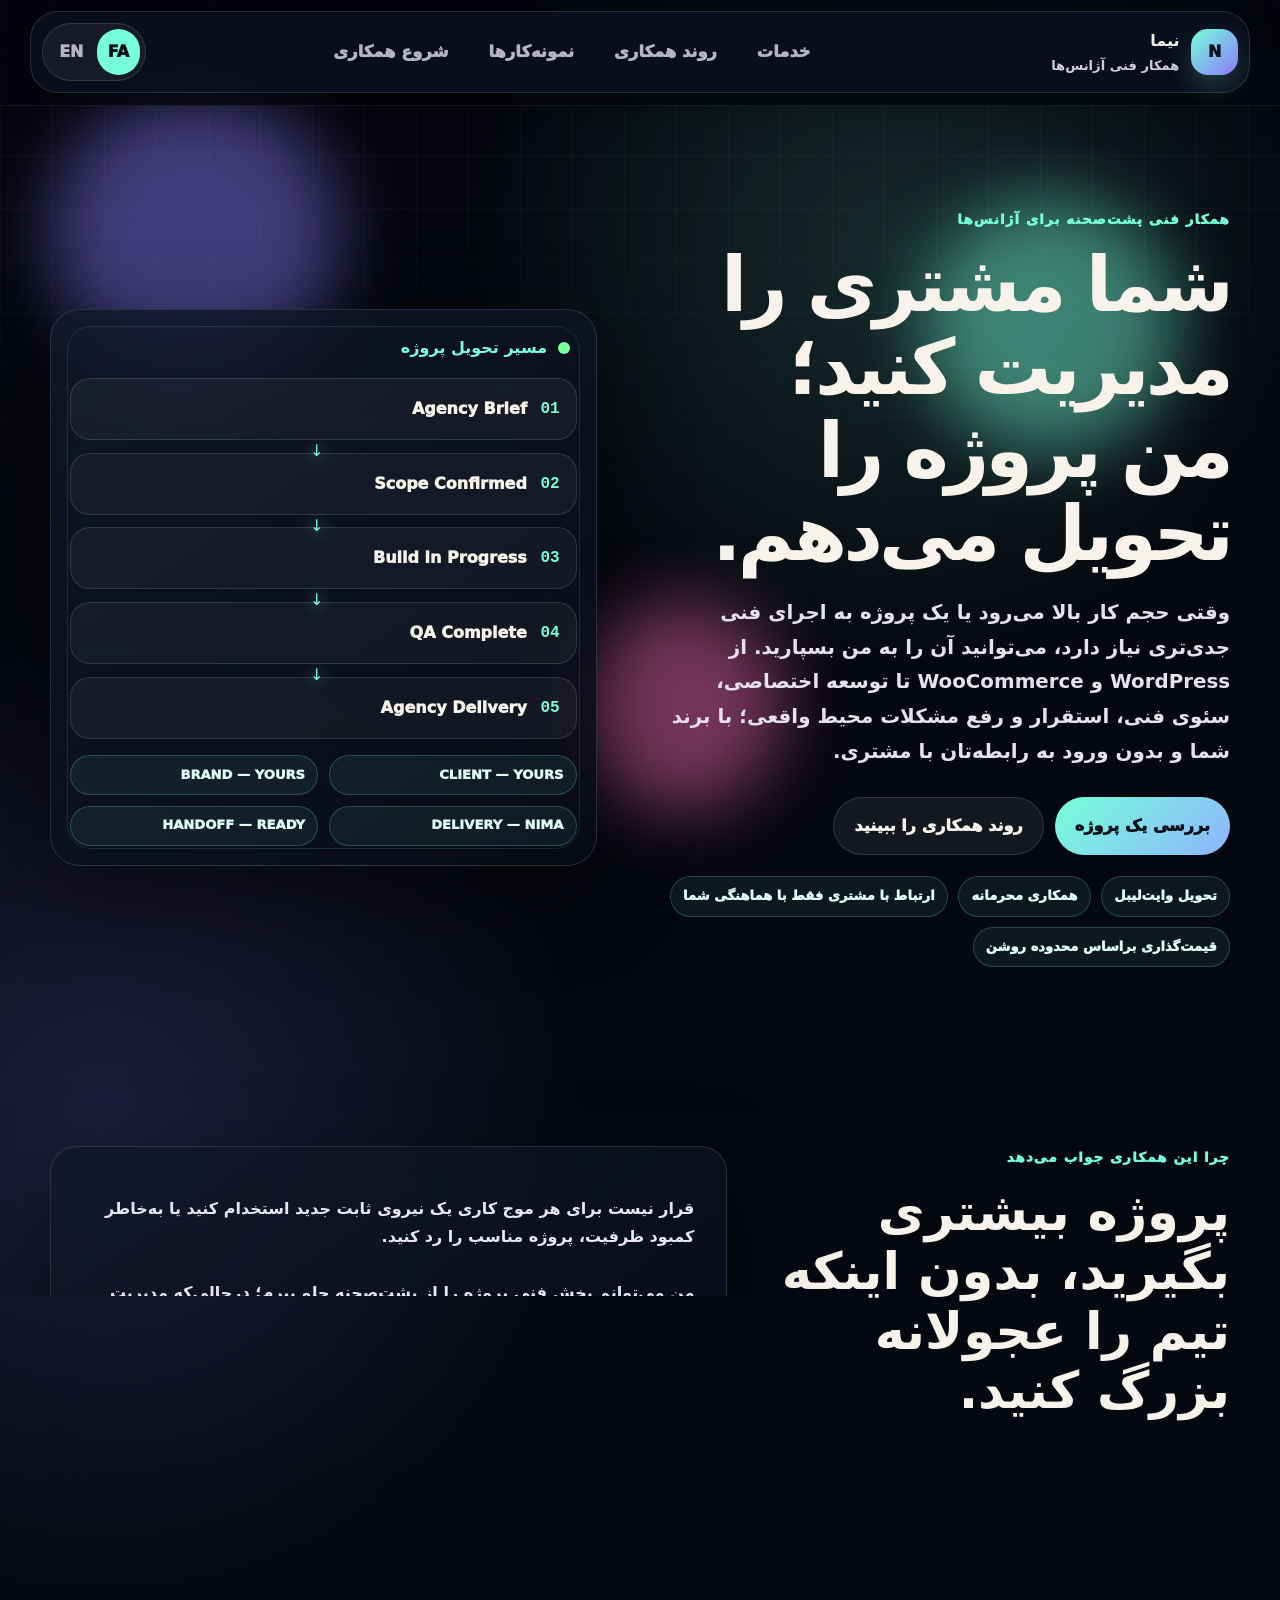
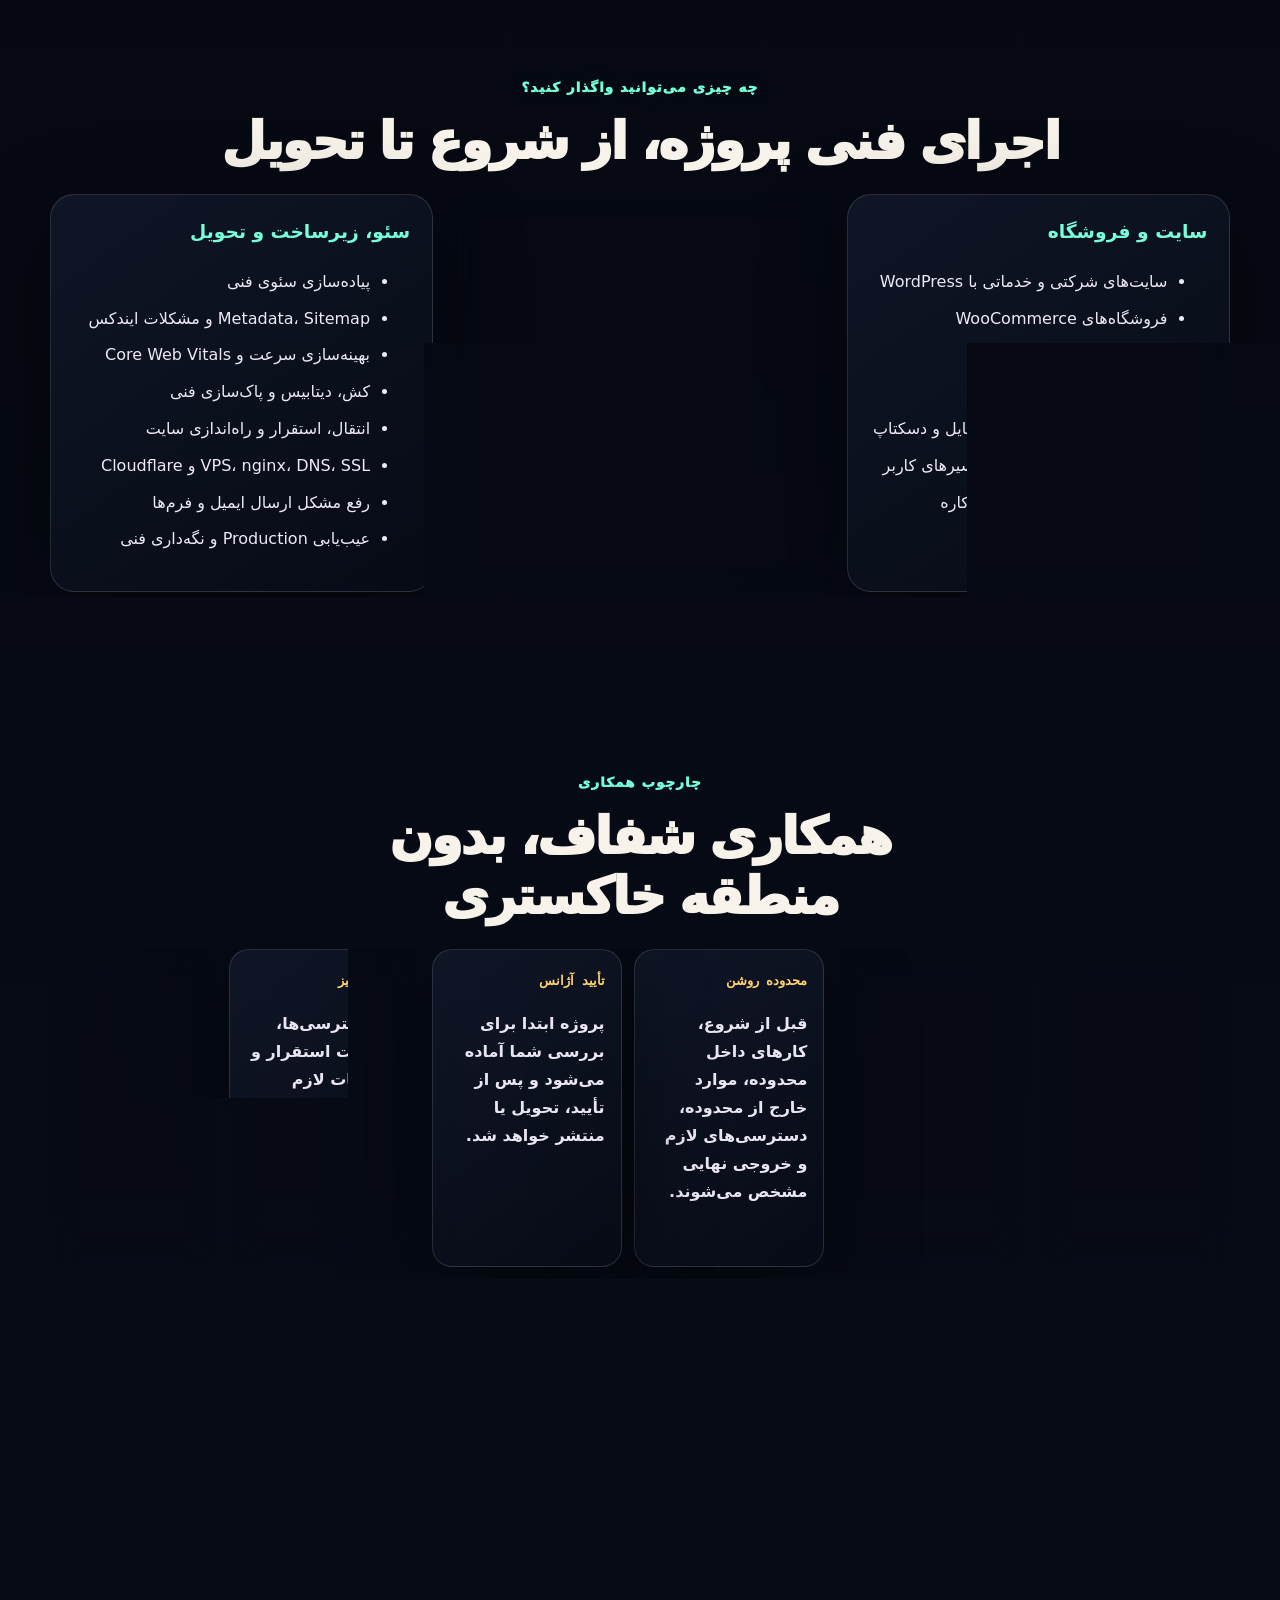
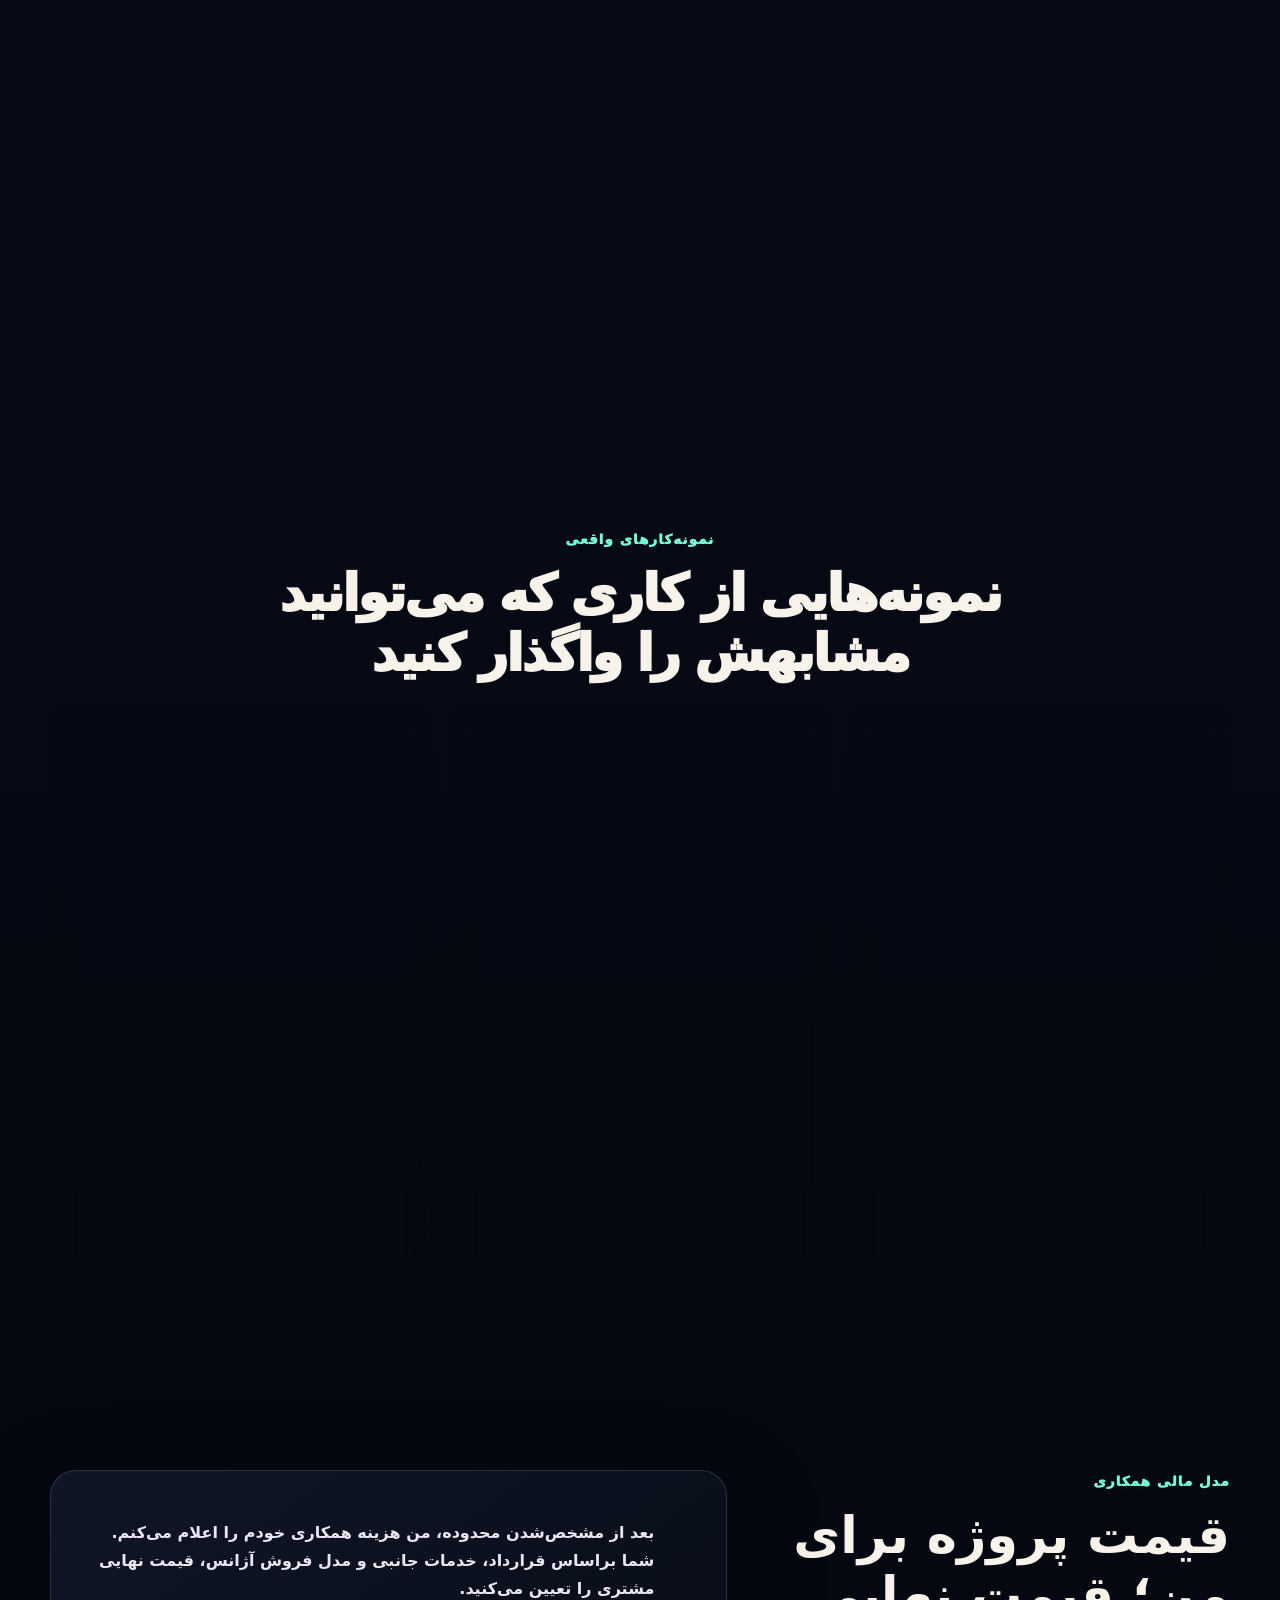
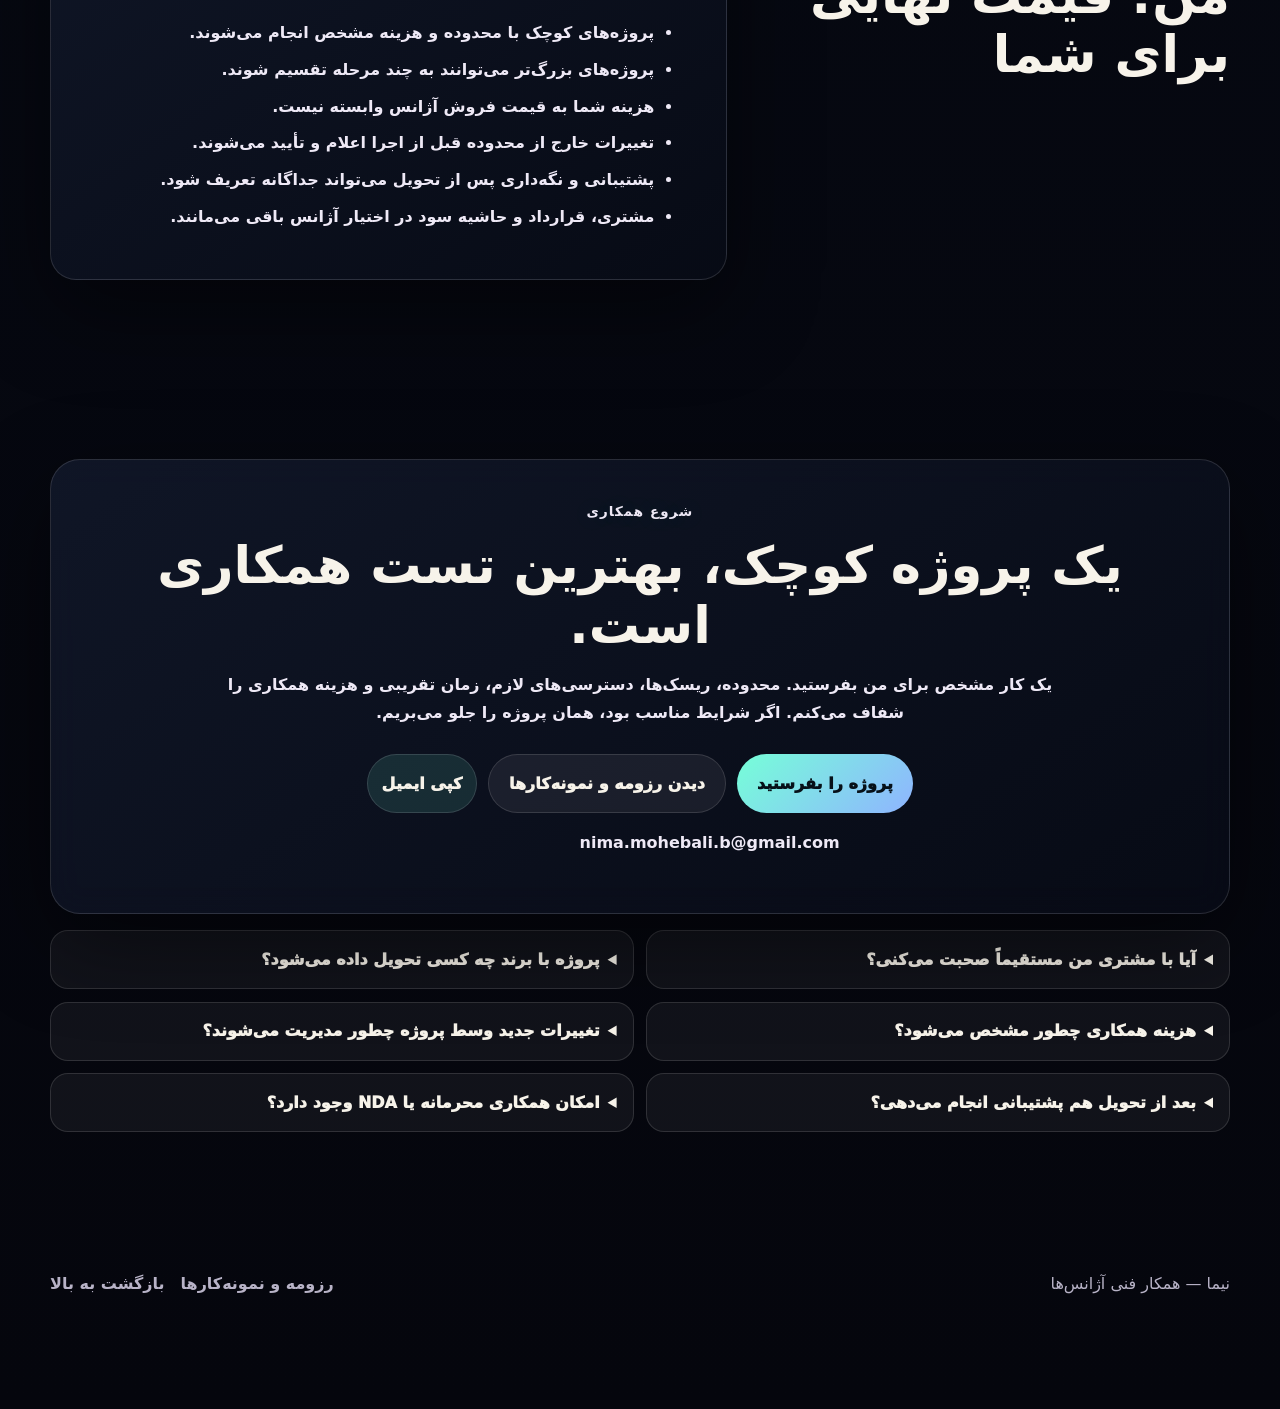
==== commit ef064bf4: "Rewrite agency partner page copy" ====
--- a/agency-partner/index.html
+++ b/agency-partner/index.html
@@ -2,9 +2,9 @@
 <html lang="fa" dir="rtl">
 <head>
     <meta charset="UTF-8">
-    <title>همکاری وایت‌لیبل با آژانس‌ها | توسعه WordPress، SEO و زیرساخت — نیما</title>
+    <title>همکار فنی آژانس‌ها | WordPress، توسعه اختصاصی، SEO و زیرساخت — نیما</title>
     <meta name="viewport" content="width=device-width, initial-scale=1">
-    <meta name="description" content="همکاری فنی وایت‌لیبل برای آژانس‌های طراحی سایت، WordPress و SEO؛ اجرای پروژه، توسعه اختصاصی، بهینه‌سازی، استقرار و عیب‌یابی بدون ورود به رابطه آژانس با مشتری.">
+    <meta name="description" content="همکار فنی پشت‌صحنه برای آژانس‌ها؛ اجرای WordPress، WooCommerce، توسعه اختصاصی، SEO، استقرار، زیرساخت و رفع مشکلات محیط واقعی با برند آژانس.">
     <meta name="robots" content="index,follow">
     <link rel="canonical" href="https://nima-moheb.github.io/myCV/agency-partner/">
     <meta property="og:type" content="website">
@@ -27,22 +27,22 @@
     <div class="cursor-glow" aria-hidden="true"></div><div class="ambient" aria-hidden="true"><span></span><span></span><span></span></div>
     <header class="site-header" data-i18n-aria-label="headerAria" aria-label="ناوبری اصلی">
         <nav class="nav-shell">
-            <a class="brand" href="../"><span class="brand-mark">N</span><span><strong data-i18n="brandName">نیما</strong><small data-i18n="brandRole">Partner Operations Console</small></span></a>
-            <div class="nav-links"><a href="#capabilities" data-i18n="navCapabilities">توانمندی‌ها</a><a href="#workflow" data-i18n="navWorkflow">مدل همکاری</a><a href="#work" data-i18n="navWork">نمونه‌ها</a><a href="#contact" data-i18n="navContact">شروع آزمایشی</a></div>
+            <a class="brand" href="../"><span class="brand-mark">N</span><span><strong data-i18n="brandName">نیما</strong><small data-i18n="brandRole">همکار فنی آژانس‌ها</small></span></a>
+            <div class="nav-links"><a href="#capabilities" data-i18n="navCapabilities">خدمات</a><a href="#workflow" data-i18n="navWorkflow">روند همکاری</a><a href="#work" data-i18n="navWork">نمونه‌کارها</a><a href="#contact" data-i18n="navContact">شروع همکاری</a></div>
             <div class="nav-actions"><div class="language-switch" role="group" data-i18n-aria-label="langAria" aria-label="تغییر زبان"><button type="button" class="lang-option is-active" data-lang-option="fa">FA</button><button type="button" class="lang-option" data-lang-option="en">EN</button><span class="lang-status" data-i18n="langStatus">حالت فارسی</span></div></div>
         </nav>
     </header>
     <main id="main-content">
-        <section class="agency-hero section" id="top"><div class="container agency-hero-grid"><div class="agency-hero-copy observe"><p class="section-kicker" data-i18n="heroKicker">همکار فنی وایت‌لیبل برای آژانس‌ها</p><h1 data-i18n="heroTitle">مشتری و برند برای شما؛ اجرای فنی برای من.</h1><p class="agency-lede" data-i18n="heroText">برای آژانس‌های طراحی، سئو و تبلیغات که گاهی به ظرفیت فنی مطمئن نیاز دارند. شما رابطه با مشتری، برند و قیمت نهایی را مدیریت می‌کنید؛ من اجرای فنی توافق‌شده را تمیز، سریع و قابل تحویل انجام می‌دهم.</p><div class="hero-actions"><a class="btn primary-btn" href="#contact" data-i18n="heroPrimary">بررسی یک پروژه آزمایشی</a><a class="btn ghost-btn" href="#workflow" data-i18n="heroSecondary">مدل همکاری را ببینید</a></div><div class="agency-chips"><span>White-label</span><span>NDA-ready</span><span data-i18n="chipNoClient">بدون ارتباط مستقیم با مشتری شما</span><span data-i18n="chipScopeQuote">قیمت همکاری براساس محدوده پروژه</span></div></div><aside class="agency-relay observe" aria-label="Partner delivery relay"><div class="agency-relay-head"><span class="pulse-dot"></span><strong data-i18n="relayTitle">Agency Operations Relay</strong></div><ol><li><b>01</b><span>Agency Brief</span></li><li><b>02</b><span>Scope Locked</span></li><li><b>03</b><span>Build Running</span></li><li><b>04</b><span>QA Passed</span></li><li><b>05</b><span>Agency Delivery</span></li></ol><div class="agency-ownership"><span>CLIENT — AGENCY</span><span>BRAND — AGENCY</span><span>DELIVERY — NIMA</span><span>HANDOFF — CLEAN</span></div></aside></div></section>
-        <section class="agency-section section" id="case"><div class="container agency-split"><div><p class="section-kicker" data-i18n="caseKicker">Business case</p><h2 data-i18n="caseTitle">ظرفیت فنی بیشتر، بدون استخدام عجولانه</h2></div><div class="agency-panel"><p data-i18n="caseText">وقتی پروژه‌ها هم‌زمان می‌شوند، می‌توانید کار بیشتری قبول کنید بدون اینکه فوراً تیم ثابت بزرگ‌تر کنید یا رابطه مشتری را به بیرون بدهید. یک نفر می‌تواند اجرای WordPress، توسعه، پیاده‌سازی SEO، استقرار و مسئله‌های زیرساختی را پوشش دهد؛ قبل از تعهد به مشتری هم می‌توانید برای محدوده روشن، قیمت همکاری بگیرید و همکاری را با یک پروژه آزمایشی کوچک و پرداخت‌شده شروع کنید.</p></div></div></section>
-        <section class="agency-section section" id="capabilities"><div class="container"><div class="section-heading observe"><p class="section-kicker" data-i18n="capKicker">Delivery capabilities</p><h2 data-i18n="capTitle">کارهایی که می‌توانید بی‌سروصدا واگذار کنید</h2></div><div class="agency-service-grid" id="service-grid"></div></div></section>
-        <section class="agency-section section" id="guarantees"><div class="container"><div class="section-heading observe"><p class="section-kicker">SLA / Rules</p><h2 data-i18n="rulesTitle">قواعد روشن همکاری</h2></div><div class="agency-rules" id="rules-grid"></div></div></section>
-        <section class="agency-section section" id="workflow"><div class="container"><div class="section-heading observe"><p class="section-kicker">Workflow</p><h2 data-i18n="workflowTitle">آژانس می‌تواند تنها طرفِ روبه‌روی مشتری بماند</h2></div><ol class="agency-workflow" id="workflow-list"></ol></div></section>
-        <section class="agency-section section" id="work"><div class="container"><div class="section-heading observe"><p class="section-kicker" data-i18n="workKicker">Verified work</p><h2 data-i18n="workTitle">نمونه‌هایی که یک آژانس می‌تواند مشابهشان را واگذار کند</h2></div><div class="agency-case-grid" id="case-grid"></div></div></section>
-        <section class="agency-section section" id="model"><div class="container agency-split"><div><p class="section-kicker">Commercial model</p><h2 data-i18n="modelTitle">مدل همکاری ساده است</h2></div><div class="agency-panel"><ul id="model-list"></ul></div></div></section>
-        <section class="agency-section section" id="contact"><div class="container"><article class="agency-cta observe"><p class="section-kicker">Pilot project</p><h2 data-i18n="ctaTitle">بیایید با یک پروژه کوچک شروع کنیم.</h2><p data-i18n="ctaText">یک پروژه مشخص، یک محدوده روشن و یک تحویل واقعی؛ بهترین راه برای سنجیدن کیفیت همکاری همین است.</p><div class="hero-actions"><a class="btn primary-btn" id="mailto-link" href="mailto:nima.mohebali.b@gmail.com?subject=Agency%20partner%20pilot%20project" data-i18n="ctaPrimary">ارسال پروژه برای بررسی</a><a class="btn ghost-btn" href="../" data-i18n="ctaSecondary">بازگشت به رزومه و نمونه‌کارها</a><button class="copy-btn" type="button" data-copy-email data-i18n="copyEmail">کپی ایمیل</button></div><p class="agency-email"><span>nima.mohebali.b@gmail.com</span><strong id="copy-status" aria-live="polite"></strong></p></article><div class="agency-faq" id="faq-list"></div></div></section>
+        <section class="agency-hero section" id="top"><div class="container agency-hero-grid"><div class="agency-hero-copy observe"><p class="section-kicker" data-i18n="heroKicker">همکار فنی پشت‌صحنه برای آژانس‌ها</p><h1 data-i18n="heroTitle">شما مشتری را مدیریت کنید؛ من پروژه را تحویل می‌دهم.</h1><p class="agency-lede" data-i18n="heroText">وقتی حجم کار بالا می‌رود یا یک پروژه به اجرای فنی جدی‌تری نیاز دارد، می‌توانید آن را به من بسپارید. از WordPress و WooCommerce تا توسعه اختصاصی، سئوی فنی، استقرار و رفع مشکلات محیط واقعی؛ با برند شما و بدون ورود به رابطه‌تان با مشتری.</p><div class="hero-actions"><a class="btn primary-btn" href="#contact" data-i18n="heroPrimary">بررسی یک پروژه</a><a class="btn ghost-btn" href="#workflow" data-i18n="heroSecondary">روند همکاری را ببینید</a></div><div class="agency-chips"><span data-i18n="chipOne">تحویل وایت‌لیبل</span><span data-i18n="chipTwo">همکاری محرمانه</span><span data-i18n="chipNoClient">ارتباط با مشتری فقط با هماهنگی شما</span><span data-i18n="chipScopeQuote">قیمت‌گذاری براساس محدوده روشن</span></div></div><aside class="agency-relay observe" aria-label="Partner delivery relay"><div class="agency-relay-head"><span class="pulse-dot"></span><strong data-i18n="relayTitle">مسیر تحویل پروژه</strong></div><ol><li><b>01</b><span>Agency Brief</span></li><li><b>02</b><span>Scope Confirmed</span></li><li><b>03</b><span>Build in Progress</span></li><li><b>04</b><span>QA Complete</span></li><li><b>05</b><span>Agency Delivery</span></li></ol><div class="agency-ownership"><span>CLIENT — YOURS</span><span>BRAND — YOURS</span><span>DELIVERY — NIMA</span><span>HANDOFF — READY</span></div></aside></div></section>
+        <section class="agency-section section" id="case"><div class="container agency-split"><div><p class="section-kicker" data-i18n="caseKicker">چرا این همکاری جواب می‌دهد</p><h2 data-i18n="caseTitle">پروژه بیشتری بگیرید، بدون اینکه تیم را عجولانه بزرگ کنید.</h2></div><div class="agency-panel"><p data-i18n="caseText">قرار نیست برای هر موج کاری یک نیروی ثابت جدید استخدام کنید یا به‌خاطر کمبود ظرفیت، پروژه مناسب را رد کنید.<br><br>من می‌توانم بخش فنی پروژه را از پشت‌صحنه جلو ببرم؛ درحالی‌که مدیریت مشتری، برند، قرارداد و قیمت نهایی همچنان دست خود شماست.<br><br>قبل از شروع، محدوده کار، وابستگی‌ها، زمان تقریبی و هزینه همکاری مشخص می‌شود. برای سنجیدن کیفیت همکاری هم می‌توانیم از یک پروژه کوچک و مشخص شروع کنیم.</p></div></div></section>
+        <section class="agency-section section" id="capabilities"><div class="container"><div class="section-heading observe"><p class="section-kicker" data-i18n="capKicker">چه چیزی می‌توانید واگذار کنید؟</p><h2 data-i18n="capTitle">اجرای فنی پروژه، از شروع تا تحویل</h2></div><div class="agency-service-grid" id="service-grid"><article class="agency-service observe"><h3>سایت و فروشگاه</h3><ul><li>سایت‌های شرکتی و خدماتی با WordPress</li><li>فروشگاه‌های WooCommerce</li><li>لندینگ‌پیج و صفحات کمپین</li></ul></article><article class="agency-service observe"><h3>توسعه اختصاصی</h3><ul><li>افزونه‌های اختصاصی WordPress</li><li>اتصال به API و سرویس‌های بیرونی</li><li>داشبوردها و سیستم‌های داخلی Laravel</li></ul></article><article class="agency-service observe"><h3>سئو، زیرساخت و تحویل</h3><ul><li>پیاده‌سازی سئوی فنی</li><li>بهینه‌سازی سرعت و Core Web Vitals</li><li>VPS، nginx، DNS، SSL و Cloudflare</li></ul></article></div></div></section>
+        <section class="agency-section section" id="guarantees"><div class="container"><div class="section-heading observe"><p class="section-kicker" data-i18n="rulesKicker">چارچوب همکاری</p><h2 data-i18n="rulesTitle">همکاری شفاف، بدون منطقه خاکستری</h2></div><div class="agency-rules" id="rules-grid"><article class="agency-rule observe"><span>برند شما</span><p>پروژه می‌تواند کاملاً با نام، فرایند و استانداردهای آژانس شما تحویل داده شود.</p></article><article class="agency-rule observe"><span>مشتری شما</span><p>ارتباط مستقیم فقط با هماهنگی خودتان انجام می‌شود.</p></article><article class="agency-rule observe"><span>محدوده روشن</span><p>قبل از شروع، محدوده، دسترسی‌ها و خروجی نهایی مشخص می‌شوند.</p></article></div></div></section>
+        <section class="agency-section section" id="workflow"><div class="container"><div class="section-heading observe"><p class="section-kicker" data-i18n="workflowKicker">روند همکاری</p><h2 data-i18n="workflowTitle">از اولین پیام تا تحویل نهایی، مسیر روشن است.</h2></div><ol class="agency-workflow" id="workflow-list"><li class="observe"><b>01</b><h3>ارسال پروژه</h3><p>نیاز، طراحی یا مشکل را برای من می‌فرستید.</p></li><li class="observe"><b>02</b><h3>بررسی و شفاف‌سازی</h3><p>محدوده، وابستگی‌ها، ریسک‌ها و دسترسی‌ها بررسی می‌شوند.</p></li><li class="observe"><b>03</b><h3>تحویل یا استقرار</h3><p>پروژه روی محیط نهایی راه‌اندازی می‌شود یا به تیم شما تحویل داده خواهد شد.</p></li></ol></div></section>
+        <section class="agency-section section" id="work"><div class="container"><div class="section-heading observe"><p class="section-kicker" data-i18n="workKicker">نمونه‌کارهای واقعی</p><h2 data-i18n="workTitle">نمونه‌هایی از کاری که می‌توانید مشابهش را واگذار کنید</h2></div><div class="agency-case-grid" id="case-grid"><article class="agency-case observe"><span>پلتفرم Laravel و Legal-tech</span><h3>Applitent</h3><p><strong>مسئله:</strong> جریان‌های قابل‌اعتماد برای ورود، درخواست سرویس، داشبورد و ایمیل نیاز بود.</p><p><strong>کاری که انجام دادم:</strong> روی Laravel، SEO، DNS، SSL، Cloudflare و رفع مشکلات محیط واقعی کار کردم.</p><p><strong>چه چیزی قابل واگذاری است:</strong> توسعه محصول، زیرساخت، استقرار و تحویل فنی.</p><a href="https://applitent.com" target="_blank" rel="noopener">https://applitent.com</a></article><article class="agency-case observe"><span>فروشگاه WordPress و WooCommerce</span><h3>Fannkala</h3><p><strong>مسئله:</strong> فروشگاه به ساختار بهتر، مسیر خرید روشن‌تر و نگه‌داری ساده‌تر نیاز داشت.</p><p><strong>کاری که انجام دادم:</strong> ساختار فروشگاه، تجربه خرید، توسعه اختصاصی، محتوا، SEO و عملکرد فنی را بهبود دادم.</p><p><strong>چه چیزی قابل واگذاری است:</strong> اجرای فروشگاه، توسعه اختصاصی، بهینه‌سازی و نگه‌داری فنی.</p><a href="https://fannkala.com" target="_blank" rel="noopener">https://fannkala.com</a></article><article class="agency-case observe"><span>سایت شرکتی WordPress</span><h3>Parstek</h3><p><strong>مسئله:</strong> خدمات، محتوای تخصصی و مسیرهای ارتباطی باید واضح‌تر نمایش داده می‌شدند.</p><p><strong>کاری که انجام دادم:</strong> ساختار صفحات، رابط، سفارشی‌سازی قالب، تجربه کاربری و جزئیات فنی را آماده کردم.</p><p><strong>چه چیزی قابل واگذاری است:</strong> پیاده‌سازی کامل سایت شرکتی و آماده‌سازی نهایی.</p><a href="https://parstek.ir" target="_blank" rel="noopener">https://parstek.ir</a></article></div></div></section>
+        <section class="agency-section section" id="model"><div class="container agency-split"><div><p class="section-kicker" data-i18n="modelKicker">مدل مالی همکاری</p><h2 data-i18n="modelTitle">قیمت پروژه برای من؛ قیمت نهایی برای شما</h2></div><div class="agency-panel"><ul id="model-list"><p>بعد از مشخص‌شدن محدوده، من هزینه همکاری خودم را اعلام می‌کنم. شما براساس قرارداد، خدمات جانبی و مدل فروش آژانس، قیمت نهایی مشتری را تعیین می‌کنید.</p><li>پروژه‌های کوچک با محدوده و هزینه مشخص انجام می‌شوند.</li><li>پروژه‌های بزرگ‌تر می‌توانند به چند مرحله تقسیم شوند.</li><li>مشتری، قرارداد و حاشیه سود در اختیار آژانس باقی می‌مانند.</li></ul></div></div></section>
+        <section class="agency-section section" id="contact"><div class="container"><article class="agency-cta observe"><p class="section-kicker" data-i18n="ctaKicker">شروع همکاری</p><h2 data-i18n="ctaTitle">یک پروژه کوچک، بهترین تست همکاری است.</h2><p data-i18n="ctaText">یک کار مشخص برای من بفرستید. محدوده، ریسک‌ها، دسترسی‌های لازم، زمان تقریبی و هزینه همکاری را شفاف می‌کنم. اگر شرایط مناسب بود، همان پروژه را جلو می‌بریم.</p><div class="hero-actions"><a class="btn primary-btn" id="mailto-link" href="mailto:nima.mohebali.b@gmail.com?subject=%D8%A8%D8%B1%D8%B1%D8%B3%DB%8C%20%D9%BE%D8%B1%D9%88%DA%98%D9%87%20%D8%A8%D8%B1%D8%A7%DB%8C%20%D9%87%D9%85%DA%A9%D8%A7%D8%B1%DB%8C%20%D8%A2%DA%98%D8%A7%D9%86%D8%B3%DB%8C" data-i18n="ctaPrimary">پروژه را بفرستید</a><a class="btn ghost-btn" href="../" data-i18n="ctaSecondary">دیدن رزومه و نمونه‌کارها</a><button class="copy-btn" type="button" data-copy-email data-i18n="copyEmail">کپی ایمیل</button></div><p class="agency-email"><span>nima.mohebali.b@gmail.com</span><strong id="copy-status" aria-live="polite"></strong></p></article><div class="agency-faq" id="faq-list"><details class="agency-faq-item"><summary>آیا با مشتری من مستقیماً صحبت می‌کنی؟</summary><p>پیش‌فرض این است که تمام ارتباط‌ها از طریق خود آژانس انجام شوند.</p></details><details class="agency-faq-item"><summary>هزینه همکاری چطور مشخص می‌شود؟</summary><p>بعد از بررسی محدوده، یک هزینه مشخص برای اجرای فنی اعلام می‌کنم.</p></details></div></div></section>
     </main>
-    <footer class="page-footer"><div class="container footer-content"><p data-i18n="footerText">نیما — Partner Operations Console</p><nav class="footer-links"><a href="../" data-i18n="homeLink">رزومه و نمونه‌کارها</a><a href="#top" data-i18n="backTop">بازگشت به بالا</a></nav></div></footer>
+    <footer class="page-footer"><div class="container footer-content"><p data-i18n="footerText">نیما — همکار فنی آژانس‌ها</p><nav class="footer-links"><a href="../" data-i18n="homeLink">رزومه و نمونه‌کارها</a><a href="#top" data-i18n="backTop">بازگشت به بالا</a></nav></div></footer>
     <script src="../assets/js/agency-partner.js"></script>
 </body>
 </html>
--- a/assets/css/agency-partner.css
+++ b/assets/css/agency-partner.css
@@ -49,8 +49,8 @@
 .agency-faq-item { border:1px solid rgba(255,255,255,.13); border-radius:18px; background:rgba(255,255,255,.05); padding:.9rem 1rem; }
 .agency-faq-item summary { cursor:pointer; font-weight:950; }
 .agency-faq-item p { color:#ddd8e8; font-weight:700; }
-.observe { opacity:0; transform:translateY(18px); transition:opacity .5s ease, transform .5s ease; }
-.observe.is-visible { opacity:1; transform:none; }
+html.js .observe { opacity:0; transform:translateY(18px); transition:opacity .5s ease, transform .5s ease; }
+html.js .observe.is-visible { opacity:1; transform:none; }
 @media (min-width: 900px){ .agency-relay ol { grid-template-columns:1fr; } }
 @media (max-width: 1020px){ .agency-hero-grid,.agency-split,.agency-service-grid,.agency-case-grid { grid-template-columns:1fr; } .agency-workflow { grid-template-columns:repeat(2,1fr); } .agency-rules { grid-template-columns:repeat(2,1fr); overflow:visible; } }
 @media (max-width: 680px){ .agency-page .nav-links { display:none; } .agency-hero h1 { font-size:clamp(2.1rem,14vw,3.25rem); } .agency-ownership,.agency-workflow,.agency-rules,.agency-faq { grid-template-columns:1fr; } .agency-relay li { padding:.85rem; } .agency-relay span { font-size:.9rem; } .agency-cta .hero-actions { flex-direction:column; align-items:stretch; } }
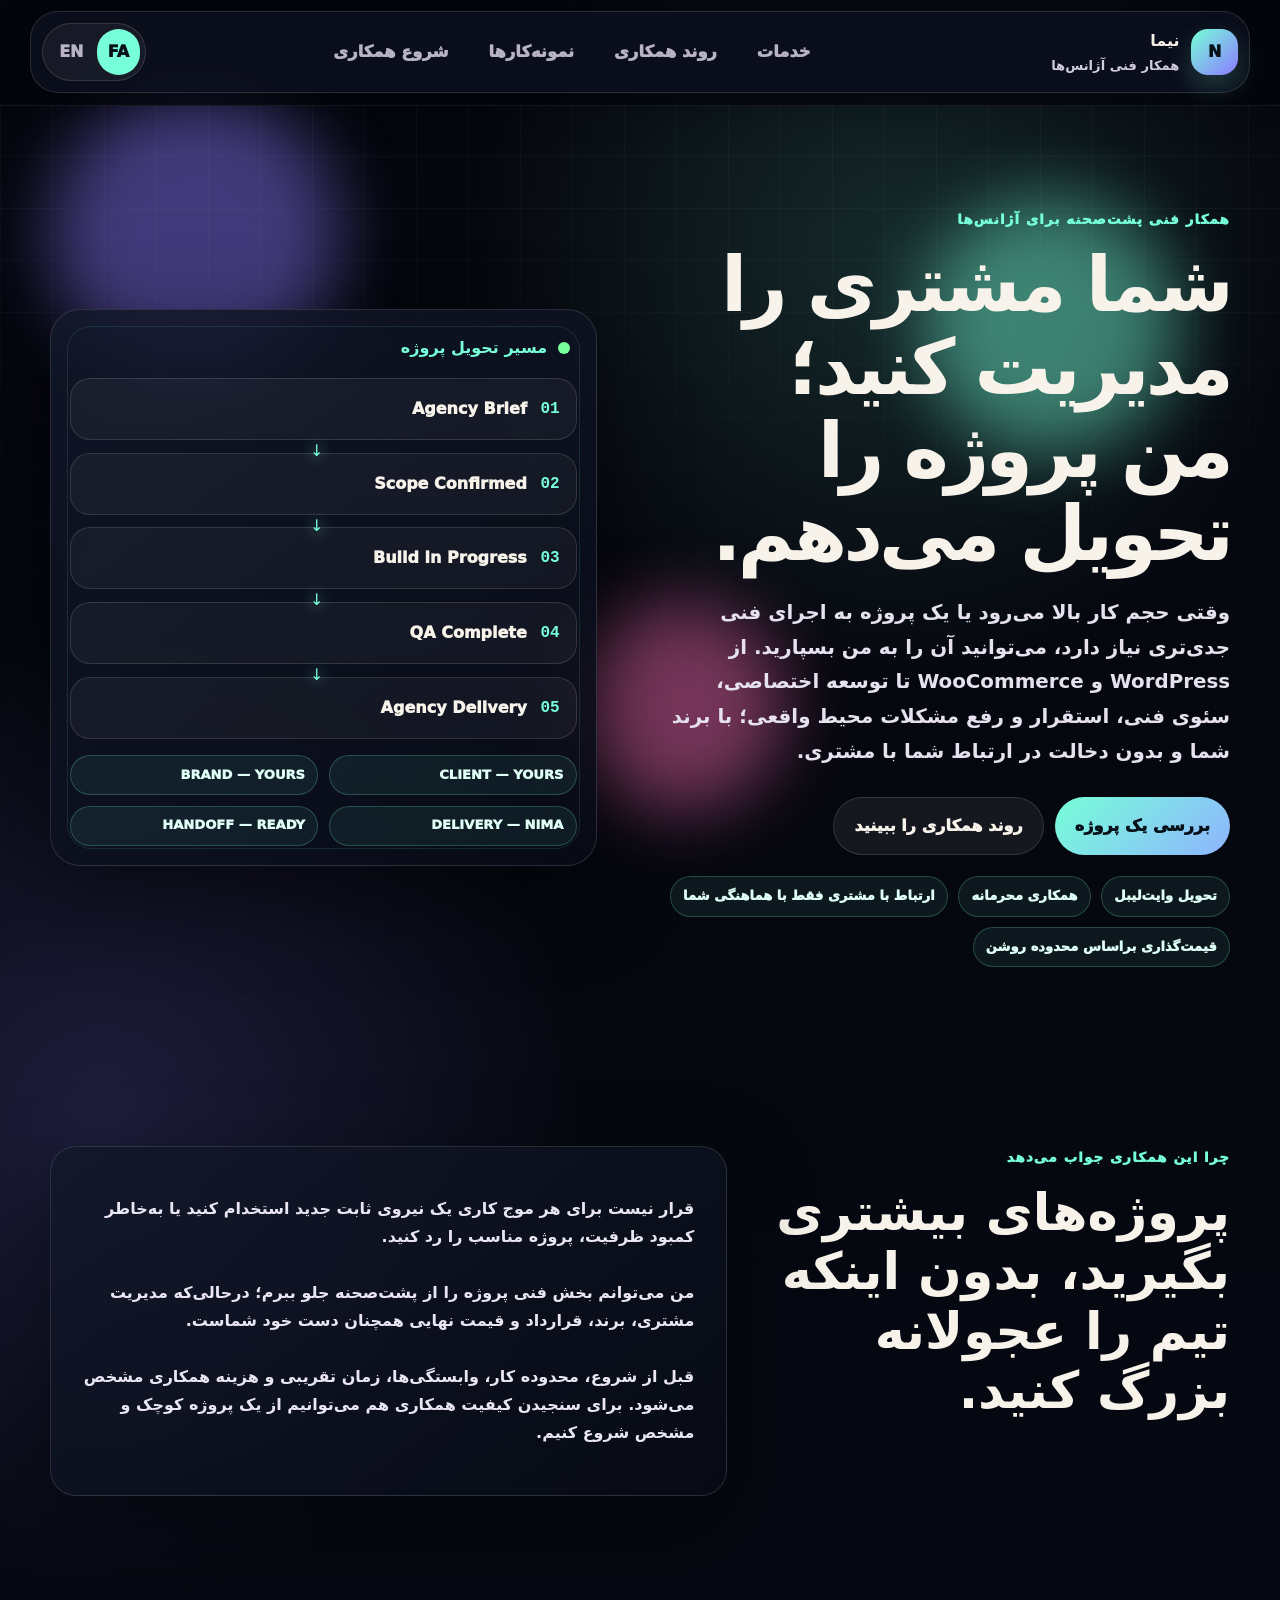
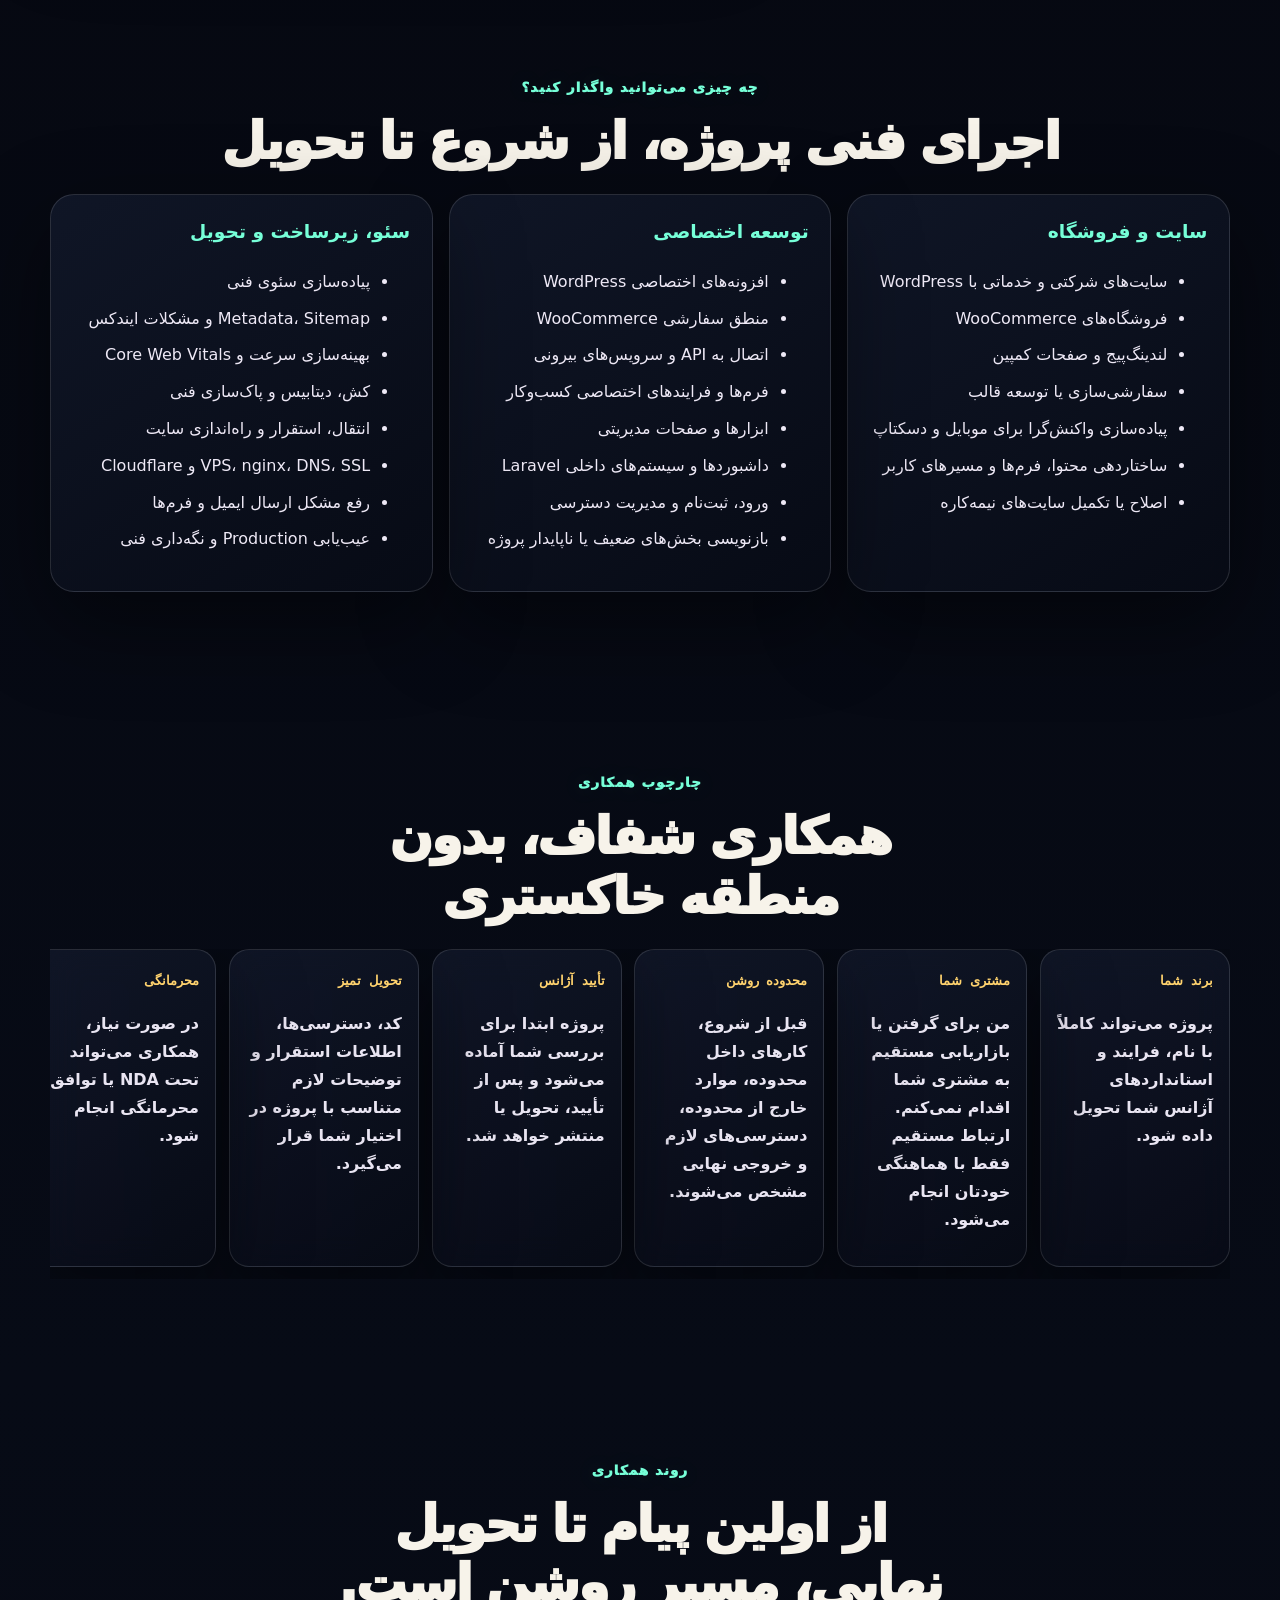
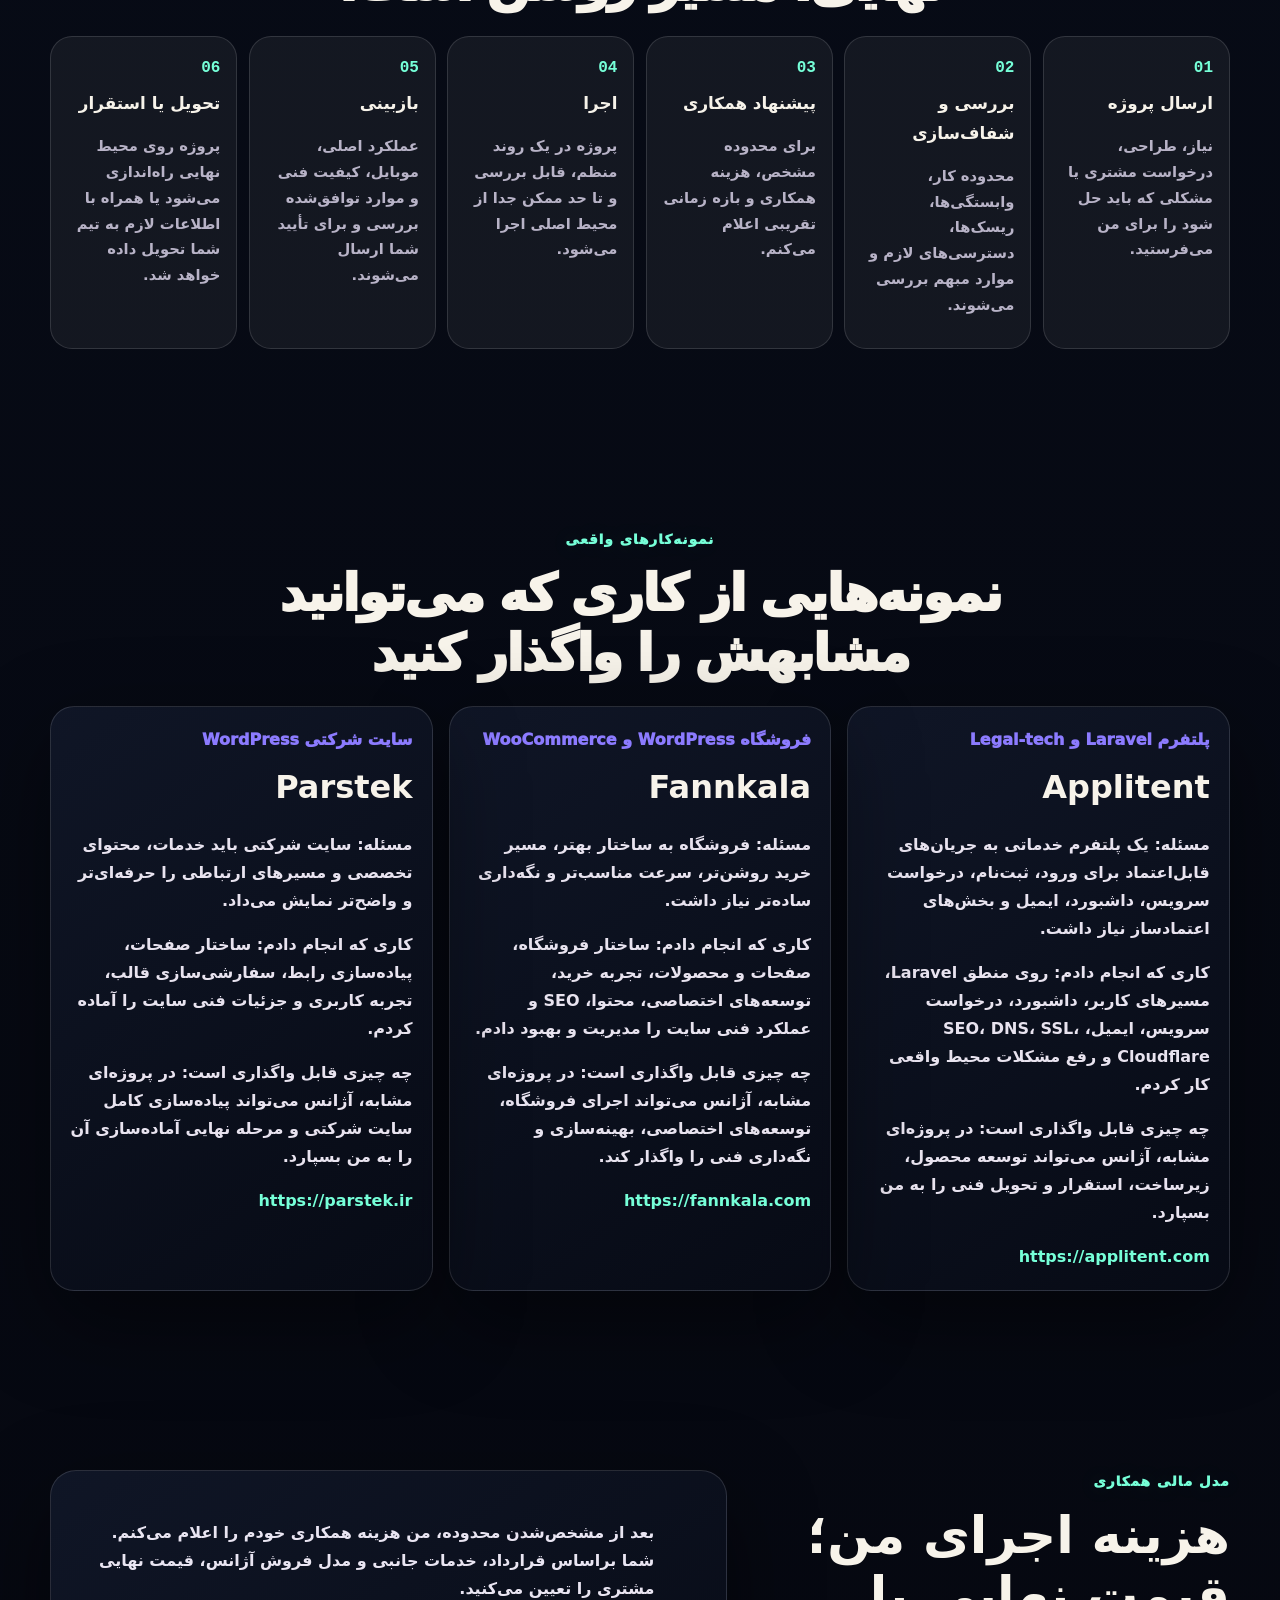
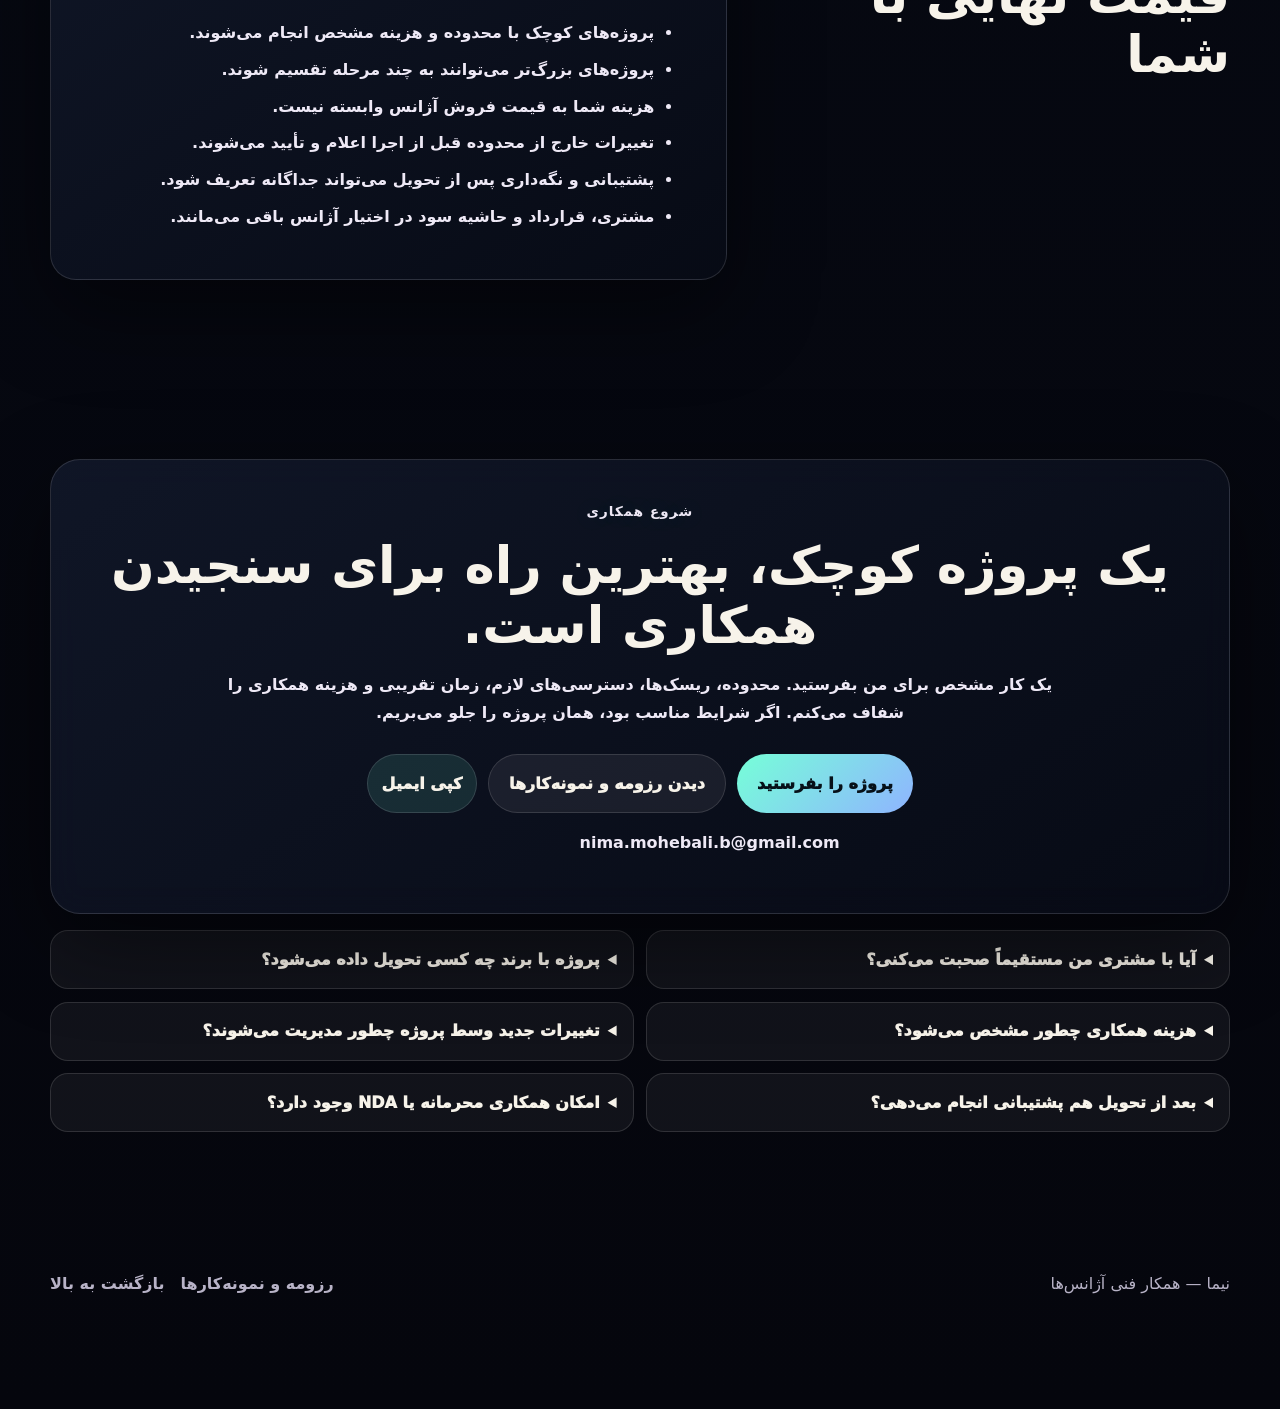
==== commit 7e7817e5: "Restore agency page fixes after copy rewrite" ====
--- a/agency-partner/index.html
+++ b/agency-partner/index.html
@@ -13,12 +13,12 @@
     <meta property="og:url" content="https://nima-moheb.github.io/myCV/agency-partner/">
     <meta property="og:locale" content="fa_IR">
     <meta property="og:site_name" content="Nima — Web Chaos Command Center">
-    <meta property="og:image" content="../nima-command-center.png">
-    <meta name="twitter:card" content="summary_large_image">
+    <meta property="og:image" content="https://nima-moheb.github.io/myCV/nima-command-center.png">
+    <meta name="twitter:card" content="summary">
     <meta name="twitter:title" content="White-label agency partnership with Nima">
     <meta name="twitter:description" content="A quiet technical delivery partner for WordPress, SEO, infrastructure, and custom web projects.">
-    <meta name="twitter:image" content="../nima-command-center.png">
-    <script type="application/ld+json">{"@context":"https://schema.org","@type":"ProfessionalService","name":"Nima — White-label agency technical delivery","url":"https://nima-moheb.github.io/myCV/agency-partner/","email":"mailto:nima.mohebali.b@gmail.com","areaServed":"IR","inLanguage":["fa-IR","en-US"],"description":"White-label WordPress, SEO implementation, custom development, deployment, and technical troubleshooting partner for agencies.","provider":{"@type":"Person","name":"Nima","email":"mailto:nima.mohebali.b@gmail.com","knowsAbout":["WordPress","WooCommerce","Laravel","Technical SEO","DNS","SSL","Cloudflare","Web Performance"]}}</script>
+    <meta name="twitter:image" content="https://nima-moheb.github.io/myCV/nima-command-center.png">
+    <script type="application/ld+json">{"@context":"https://schema.org","@type":"ProfessionalService","name":"Nima — White-label agency technical delivery","url":"https://nima-moheb.github.io/myCV/agency-partner/","email":"nima.mohebali.b@gmail.com","areaServed":"IR","inLanguage":["fa-IR","en-US"],"description":"White-label WordPress, SEO implementation, custom development, deployment, and technical troubleshooting partner for agencies.","provider":{"@type":"Person","name":"Nima","email":"nima.mohebali.b@gmail.com","knowsAbout":["WordPress","WooCommerce","Laravel","Technical SEO","DNS","SSL","Cloudflare","Web Performance"]}}</script>
     <link rel="stylesheet" href="../assets/css/style.css">
     <link rel="stylesheet" href="../assets/css/agency-partner.css">
 </head>
@@ -29,20 +29,20 @@
         <nav class="nav-shell">
             <a class="brand" href="../"><span class="brand-mark">N</span><span><strong data-i18n="brandName">نیما</strong><small data-i18n="brandRole">همکار فنی آژانس‌ها</small></span></a>
             <div class="nav-links"><a href="#capabilities" data-i18n="navCapabilities">خدمات</a><a href="#workflow" data-i18n="navWorkflow">روند همکاری</a><a href="#work" data-i18n="navWork">نمونه‌کارها</a><a href="#contact" data-i18n="navContact">شروع همکاری</a></div>
-            <div class="nav-actions"><div class="language-switch" role="group" data-i18n-aria-label="langAria" aria-label="تغییر زبان"><button type="button" class="lang-option is-active" data-lang-option="fa">FA</button><button type="button" class="lang-option" data-lang-option="en">EN</button><span class="lang-status" data-i18n="langStatus">حالت فارسی</span></div></div>
+            <div class="nav-actions"><div class="language-switch" role="group" data-i18n-aria-label="langAria" aria-label="تغییر زبان"><button type="button" class="lang-option is-active" data-lang-option="fa" aria-pressed="true">FA</button><button type="button" class="lang-option" data-lang-option="en" aria-pressed="false">EN</button><span class="lang-status" data-i18n="langStatus">حالت فارسی</span></div></div>
         </nav>
     </header>
     <main id="main-content">
-        <section class="agency-hero section" id="top"><div class="container agency-hero-grid"><div class="agency-hero-copy observe"><p class="section-kicker" data-i18n="heroKicker">همکار فنی پشت‌صحنه برای آژانس‌ها</p><h1 data-i18n="heroTitle">شما مشتری را مدیریت کنید؛ من پروژه را تحویل می‌دهم.</h1><p class="agency-lede" data-i18n="heroText">وقتی حجم کار بالا می‌رود یا یک پروژه به اجرای فنی جدی‌تری نیاز دارد، می‌توانید آن را به من بسپارید. از WordPress و WooCommerce تا توسعه اختصاصی، سئوی فنی، استقرار و رفع مشکلات محیط واقعی؛ با برند شما و بدون ورود به رابطه‌تان با مشتری.</p><div class="hero-actions"><a class="btn primary-btn" href="#contact" data-i18n="heroPrimary">بررسی یک پروژه</a><a class="btn ghost-btn" href="#workflow" data-i18n="heroSecondary">روند همکاری را ببینید</a></div><div class="agency-chips"><span data-i18n="chipOne">تحویل وایت‌لیبل</span><span data-i18n="chipTwo">همکاری محرمانه</span><span data-i18n="chipNoClient">ارتباط با مشتری فقط با هماهنگی شما</span><span data-i18n="chipScopeQuote">قیمت‌گذاری براساس محدوده روشن</span></div></div><aside class="agency-relay observe" aria-label="Partner delivery relay"><div class="agency-relay-head"><span class="pulse-dot"></span><strong data-i18n="relayTitle">مسیر تحویل پروژه</strong></div><ol><li><b>01</b><span>Agency Brief</span></li><li><b>02</b><span>Scope Confirmed</span></li><li><b>03</b><span>Build in Progress</span></li><li><b>04</b><span>QA Complete</span></li><li><b>05</b><span>Agency Delivery</span></li></ol><div class="agency-ownership"><span>CLIENT — YOURS</span><span>BRAND — YOURS</span><span>DELIVERY — NIMA</span><span>HANDOFF — READY</span></div></aside></div></section>
-        <section class="agency-section section" id="case"><div class="container agency-split"><div><p class="section-kicker" data-i18n="caseKicker">چرا این همکاری جواب می‌دهد</p><h2 data-i18n="caseTitle">پروژه بیشتری بگیرید، بدون اینکه تیم را عجولانه بزرگ کنید.</h2></div><div class="agency-panel"><p data-i18n="caseText">قرار نیست برای هر موج کاری یک نیروی ثابت جدید استخدام کنید یا به‌خاطر کمبود ظرفیت، پروژه مناسب را رد کنید.<br><br>من می‌توانم بخش فنی پروژه را از پشت‌صحنه جلو ببرم؛ درحالی‌که مدیریت مشتری، برند، قرارداد و قیمت نهایی همچنان دست خود شماست.<br><br>قبل از شروع، محدوده کار، وابستگی‌ها، زمان تقریبی و هزینه همکاری مشخص می‌شود. برای سنجیدن کیفیت همکاری هم می‌توانیم از یک پروژه کوچک و مشخص شروع کنیم.</p></div></div></section>
+        <section class="agency-hero section" id="top"><div class="container agency-hero-grid"><div class="agency-hero-copy observe"><p class="section-kicker" data-i18n="heroKicker">همکار فنی پشت‌صحنه برای آژانس‌ها</p><h1 data-i18n="heroTitle">شما مشتری را مدیریت کنید؛ من پروژه را تحویل می‌دهم.</h1><p class="agency-lede" data-i18n="heroText">وقتی حجم کار بالا می‌رود یا یک پروژه به اجرای فنی جدی‌تری نیاز دارد، می‌توانید آن را به من بسپارید. از WordPress و WooCommerce تا توسعه اختصاصی، سئوی فنی، استقرار و رفع مشکلات محیط واقعی؛ با برند شما و بدون دخالت در ارتباط شما با مشتری.</p><div class="hero-actions"><a class="btn primary-btn" href="#contact" data-i18n="heroPrimary">بررسی یک پروژه</a><a class="btn ghost-btn" href="#workflow" data-i18n="heroSecondary">روند همکاری را ببینید</a></div><div class="agency-chips"><span data-i18n="chipOne">تحویل وایت‌لیبل</span><span data-i18n="chipTwo">همکاری محرمانه</span><span data-i18n="chipNoClient">ارتباط با مشتری فقط با هماهنگی شما</span><span data-i18n="chipScopeQuote">قیمت‌گذاری براساس محدوده روشن</span></div></div><aside class="agency-relay observe" data-i18n-aria-label="relayAria" aria-label="مسیر تحویل پروژه"><div class="agency-relay-head"><span class="pulse-dot"></span><strong data-i18n="relayTitle">مسیر تحویل پروژه</strong></div><ol><li><b>01</b><span>Agency Brief</span></li><li><b>02</b><span>Scope Confirmed</span></li><li><b>03</b><span>Build in Progress</span></li><li><b>04</b><span>QA Complete</span></li><li><b>05</b><span>Agency Delivery</span></li></ol><div class="agency-ownership"><span>CLIENT — YOURS</span><span>BRAND — YOURS</span><span>DELIVERY — NIMA</span><span>HANDOFF — READY</span></div></aside></div></section>
+        <section class="agency-section section" id="case"><div class="container agency-split"><div><p class="section-kicker" data-i18n="caseKicker">چرا این همکاری جواب می‌دهد</p><h2 data-i18n="caseTitle">پروژه‌های بیشتری بگیرید، بدون اینکه تیم را عجولانه بزرگ کنید.</h2></div><div class="agency-panel"><p data-i18n="caseText">قرار نیست برای هر موج کاری یک نیروی ثابت جدید استخدام کنید یا به‌خاطر کمبود ظرفیت، پروژه مناسب را رد کنید.<br><br>من می‌توانم بخش فنی پروژه را از پشت‌صحنه جلو ببرم؛ درحالی‌که مدیریت مشتری، برند، قرارداد و قیمت نهایی همچنان دست خود شماست.<br><br>قبل از شروع، محدوده کار، وابستگی‌ها، زمان تقریبی و هزینه همکاری مشخص می‌شود. برای سنجیدن کیفیت همکاری هم می‌توانیم از یک پروژه کوچک و مشخص شروع کنیم.</p></div></div></section>
         <section class="agency-section section" id="capabilities"><div class="container"><div class="section-heading observe"><p class="section-kicker" data-i18n="capKicker">چه چیزی می‌توانید واگذار کنید؟</p><h2 data-i18n="capTitle">اجرای فنی پروژه، از شروع تا تحویل</h2></div><div class="agency-service-grid" id="service-grid"><article class="agency-service observe"><h3>سایت و فروشگاه</h3><ul><li>سایت‌های شرکتی و خدماتی با WordPress</li><li>فروشگاه‌های WooCommerce</li><li>لندینگ‌پیج و صفحات کمپین</li></ul></article><article class="agency-service observe"><h3>توسعه اختصاصی</h3><ul><li>افزونه‌های اختصاصی WordPress</li><li>اتصال به API و سرویس‌های بیرونی</li><li>داشبوردها و سیستم‌های داخلی Laravel</li></ul></article><article class="agency-service observe"><h3>سئو، زیرساخت و تحویل</h3><ul><li>پیاده‌سازی سئوی فنی</li><li>بهینه‌سازی سرعت و Core Web Vitals</li><li>VPS، nginx، DNS، SSL و Cloudflare</li></ul></article></div></div></section>
         <section class="agency-section section" id="guarantees"><div class="container"><div class="section-heading observe"><p class="section-kicker" data-i18n="rulesKicker">چارچوب همکاری</p><h2 data-i18n="rulesTitle">همکاری شفاف، بدون منطقه خاکستری</h2></div><div class="agency-rules" id="rules-grid"><article class="agency-rule observe"><span>برند شما</span><p>پروژه می‌تواند کاملاً با نام، فرایند و استانداردهای آژانس شما تحویل داده شود.</p></article><article class="agency-rule observe"><span>مشتری شما</span><p>ارتباط مستقیم فقط با هماهنگی خودتان انجام می‌شود.</p></article><article class="agency-rule observe"><span>محدوده روشن</span><p>قبل از شروع، محدوده، دسترسی‌ها و خروجی نهایی مشخص می‌شوند.</p></article></div></div></section>
         <section class="agency-section section" id="workflow"><div class="container"><div class="section-heading observe"><p class="section-kicker" data-i18n="workflowKicker">روند همکاری</p><h2 data-i18n="workflowTitle">از اولین پیام تا تحویل نهایی، مسیر روشن است.</h2></div><ol class="agency-workflow" id="workflow-list"><li class="observe"><b>01</b><h3>ارسال پروژه</h3><p>نیاز، طراحی یا مشکل را برای من می‌فرستید.</p></li><li class="observe"><b>02</b><h3>بررسی و شفاف‌سازی</h3><p>محدوده، وابستگی‌ها، ریسک‌ها و دسترسی‌ها بررسی می‌شوند.</p></li><li class="observe"><b>03</b><h3>تحویل یا استقرار</h3><p>پروژه روی محیط نهایی راه‌اندازی می‌شود یا به تیم شما تحویل داده خواهد شد.</p></li></ol></div></section>
         <section class="agency-section section" id="work"><div class="container"><div class="section-heading observe"><p class="section-kicker" data-i18n="workKicker">نمونه‌کارهای واقعی</p><h2 data-i18n="workTitle">نمونه‌هایی از کاری که می‌توانید مشابهش را واگذار کنید</h2></div><div class="agency-case-grid" id="case-grid"><article class="agency-case observe"><span>پلتفرم Laravel و Legal-tech</span><h3>Applitent</h3><p><strong>مسئله:</strong> جریان‌های قابل‌اعتماد برای ورود، درخواست سرویس، داشبورد و ایمیل نیاز بود.</p><p><strong>کاری که انجام دادم:</strong> روی Laravel، SEO، DNS، SSL، Cloudflare و رفع مشکلات محیط واقعی کار کردم.</p><p><strong>چه چیزی قابل واگذاری است:</strong> توسعه محصول، زیرساخت، استقرار و تحویل فنی.</p><a href="https://applitent.com" target="_blank" rel="noopener">https://applitent.com</a></article><article class="agency-case observe"><span>فروشگاه WordPress و WooCommerce</span><h3>Fannkala</h3><p><strong>مسئله:</strong> فروشگاه به ساختار بهتر، مسیر خرید روشن‌تر و نگه‌داری ساده‌تر نیاز داشت.</p><p><strong>کاری که انجام دادم:</strong> ساختار فروشگاه، تجربه خرید، توسعه اختصاصی، محتوا، SEO و عملکرد فنی را بهبود دادم.</p><p><strong>چه چیزی قابل واگذاری است:</strong> اجرای فروشگاه، توسعه اختصاصی، بهینه‌سازی و نگه‌داری فنی.</p><a href="https://fannkala.com" target="_blank" rel="noopener">https://fannkala.com</a></article><article class="agency-case observe"><span>سایت شرکتی WordPress</span><h3>Parstek</h3><p><strong>مسئله:</strong> خدمات، محتوای تخصصی و مسیرهای ارتباطی باید واضح‌تر نمایش داده می‌شدند.</p><p><strong>کاری که انجام دادم:</strong> ساختار صفحات، رابط، سفارشی‌سازی قالب، تجربه کاربری و جزئیات فنی را آماده کردم.</p><p><strong>چه چیزی قابل واگذاری است:</strong> پیاده‌سازی کامل سایت شرکتی و آماده‌سازی نهایی.</p><a href="https://parstek.ir" target="_blank" rel="noopener">https://parstek.ir</a></article></div></div></section>
-        <section class="agency-section section" id="model"><div class="container agency-split"><div><p class="section-kicker" data-i18n="modelKicker">مدل مالی همکاری</p><h2 data-i18n="modelTitle">قیمت پروژه برای من؛ قیمت نهایی برای شما</h2></div><div class="agency-panel"><ul id="model-list"><p>بعد از مشخص‌شدن محدوده، من هزینه همکاری خودم را اعلام می‌کنم. شما براساس قرارداد، خدمات جانبی و مدل فروش آژانس، قیمت نهایی مشتری را تعیین می‌کنید.</p><li>پروژه‌های کوچک با محدوده و هزینه مشخص انجام می‌شوند.</li><li>پروژه‌های بزرگ‌تر می‌توانند به چند مرحله تقسیم شوند.</li><li>مشتری، قرارداد و حاشیه سود در اختیار آژانس باقی می‌مانند.</li></ul></div></div></section>
-        <section class="agency-section section" id="contact"><div class="container"><article class="agency-cta observe"><p class="section-kicker" data-i18n="ctaKicker">شروع همکاری</p><h2 data-i18n="ctaTitle">یک پروژه کوچک، بهترین تست همکاری است.</h2><p data-i18n="ctaText">یک کار مشخص برای من بفرستید. محدوده، ریسک‌ها، دسترسی‌های لازم، زمان تقریبی و هزینه همکاری را شفاف می‌کنم. اگر شرایط مناسب بود، همان پروژه را جلو می‌بریم.</p><div class="hero-actions"><a class="btn primary-btn" id="mailto-link" href="mailto:nima.mohebali.b@gmail.com?subject=%D8%A8%D8%B1%D8%B1%D8%B3%DB%8C%20%D9%BE%D8%B1%D9%88%DA%98%D9%87%20%D8%A8%D8%B1%D8%A7%DB%8C%20%D9%87%D9%85%DA%A9%D8%A7%D8%B1%DB%8C%20%D8%A2%DA%98%D8%A7%D9%86%D8%B3%DB%8C" data-i18n="ctaPrimary">پروژه را بفرستید</a><a class="btn ghost-btn" href="../" data-i18n="ctaSecondary">دیدن رزومه و نمونه‌کارها</a><button class="copy-btn" type="button" data-copy-email data-i18n="copyEmail">کپی ایمیل</button></div><p class="agency-email"><span>nima.mohebali.b@gmail.com</span><strong id="copy-status" aria-live="polite"></strong></p></article><div class="agency-faq" id="faq-list"><details class="agency-faq-item"><summary>آیا با مشتری من مستقیماً صحبت می‌کنی؟</summary><p>پیش‌فرض این است که تمام ارتباط‌ها از طریق خود آژانس انجام شوند.</p></details><details class="agency-faq-item"><summary>هزینه همکاری چطور مشخص می‌شود؟</summary><p>بعد از بررسی محدوده، یک هزینه مشخص برای اجرای فنی اعلام می‌کنم.</p></details></div></div></section>
+        <section class="agency-section section" id="model"><div class="container agency-split"><div><p class="section-kicker" data-i18n="modelKicker">مدل مالی همکاری</p><h2 data-i18n="modelTitle">هزینه اجرای من؛ قیمت نهایی با شما</h2></div><div class="agency-panel"><ul id="model-list"><p>بعد از مشخص‌شدن محدوده، من هزینه همکاری خودم را اعلام می‌کنم. شما براساس قرارداد، خدمات جانبی و مدل فروش آژانس، قیمت نهایی مشتری را تعیین می‌کنید.</p><li>پروژه‌های کوچک با محدوده و هزینه مشخص انجام می‌شوند.</li><li>پروژه‌های بزرگ‌تر می‌توانند به چند مرحله تقسیم شوند.</li><li>مشتری، قرارداد و حاشیه سود در اختیار آژانس باقی می‌مانند.</li></ul></div></div></section>
+        <section class="agency-section section" id="contact"><div class="container"><article class="agency-cta observe"><p class="section-kicker" data-i18n="ctaKicker">شروع همکاری</p><h2 data-i18n="ctaTitle">یک پروژه کوچک، بهترین راه برای سنجیدن همکاری است.</h2><p data-i18n="ctaText">یک کار مشخص برای من بفرستید. محدوده، ریسک‌ها، دسترسی‌های لازم، زمان تقریبی و هزینه همکاری را شفاف می‌کنم. اگر شرایط مناسب بود، همان پروژه را جلو می‌بریم.</p><div class="hero-actions"><a class="btn primary-btn" id="mailto-link" href="mailto:nima.mohebali.b@gmail.com?subject=%D8%A8%D8%B1%D8%B1%D8%B3%DB%8C%20%D9%BE%D8%B1%D9%88%DA%98%D9%87%20%D8%A8%D8%B1%D8%A7%DB%8C%20%D9%87%D9%85%DA%A9%D8%A7%D8%B1%DB%8C%20%D8%A2%DA%98%D8%A7%D9%86%D8%B3%DB%8C" data-i18n="ctaPrimary">پروژه را بفرستید</a><a class="btn ghost-btn" href="../" data-i18n="ctaSecondary">دیدن رزومه و نمونه‌کارها</a><button class="copy-btn" type="button" data-copy-email data-i18n="copyEmail">کپی ایمیل</button></div><p class="agency-email"><span>nima.mohebali.b@gmail.com</span><strong id="copy-status" aria-live="polite"></strong></p></article><div class="agency-faq" id="faq-list"><details class="agency-faq-item"><summary>آیا با مشتری من مستقیماً صحبت می‌کنی؟</summary><p>پیش‌فرض این است که تمام ارتباط‌ها از طریق خود آژانس انجام شوند.</p></details><details class="agency-faq-item"><summary>هزینه همکاری چطور مشخص می‌شود؟</summary><p>بعد از بررسی محدوده، یک هزینه مشخص برای اجرای فنی اعلام می‌کنم.</p></details></div></div></section>
     </main>
-    <footer class="page-footer"><div class="container footer-content"><p data-i18n="footerText">نیما — همکار فنی آژانس‌ها</p><nav class="footer-links"><a href="../" data-i18n="homeLink">رزومه و نمونه‌کارها</a><a href="#top" data-i18n="backTop">بازگشت به بالا</a></nav></div></footer>
+    <footer class="page-footer"><div class="container footer-content"><p data-i18n="footerText">نیما — همکار فنی آژانس‌ها</p><nav class="footer-links" data-i18n-aria-label="footerNavAria" aria-label="لینک‌های پایین صفحه"><a href="../" data-i18n="homeLink">رزومه و نمونه‌کارها</a><a href="#top" data-i18n="backTop">بازگشت به بالا</a></nav></div></footer>
     <script src="../assets/js/agency-partner.js"></script>
 </body>
 </html>
--- a/assets/css/style.css
+++ b/assets/css/style.css
@@ -1295,13 +1295,13 @@
 }
 
 /* Motion */
-.observe {
+html.js .observe {
     opacity: 0;
     transform: translateY(18px);
     transition: opacity 0.55s ease, transform 0.55s ease;
 }
 
-.observe.is-visible {
+html.js .observe.is-visible {
     opacity: 1;
     transform: none;
 }
--- a/assets/css/agency-partner.css
+++ b/assets/css/agency-partner.css
@@ -1,8 +1,5 @@
 .agency-page { background: radial-gradient(circle at 70% 4%, rgba(118,255,216,.14), transparent 27rem), radial-gradient(circle at 8% 18%, rgba(140,123,255,.18), transparent 30rem), linear-gradient(180deg,#05060d,#070b16 48%,#05060d); }
 .agency-page .nav-shell { border-radius: 28px; }
-.footer-links { display:flex; gap:1rem; flex-wrap:wrap; align-items:center; }
-.footer-links a { color:var(--muted); font-weight:850; }
-.footer-links a:hover { color:var(--mint); }
 .agency-hero { padding-top: clamp(4rem, 8vw, 7rem); }
 .agency-hero-grid { display:grid; grid-template-columns: minmax(0,1.02fr) minmax(340px,.98fr); gap:clamp(2rem,5vw,4rem); align-items:center; }
 .agency-hero h1 { margin:.4rem 0 1rem; font-size:clamp(2.45rem,6vw,5.6rem); line-height:1.08; letter-spacing:-.05em; max-width: 13ch; }
@@ -52,6 +49,18 @@
 html.js .observe { opacity:0; transform:translateY(18px); transition:opacity .5s ease, transform .5s ease; }
 html.js .observe.is-visible { opacity:1; transform:none; }
 @media (min-width: 900px){ .agency-relay ol { grid-template-columns:1fr; } }
+
+@media (max-width: 920px){
+    .agency-page .site-header { display: block; }
+    .agency-page .nav-shell { display: flex; gap: .55rem; padding: .55rem; max-width: calc(100vw - 1rem); }
+    .agency-page .brand { min-width: 0; flex: 1 1 auto; gap: .45rem; }
+    .agency-page .brand span:last-child { min-width: 0; }
+    .agency-page .brand strong, .agency-page .brand small { overflow: hidden; text-overflow: ellipsis; white-space: nowrap; }
+    .agency-page .nav-links, .agency-page .lang-status { display: none; }
+    .agency-page .nav-actions { flex: 0 0 auto; }
+    .agency-page .language-switch { gap: .25rem; padding: .25rem; }
+    .agency-page .lang-option { min-width: 2.35rem; padding: .5rem .55rem; }
+}
 @media (max-width: 1020px){ .agency-hero-grid,.agency-split,.agency-service-grid,.agency-case-grid { grid-template-columns:1fr; } .agency-workflow { grid-template-columns:repeat(2,1fr); } .agency-rules { grid-template-columns:repeat(2,1fr); overflow:visible; } }
-@media (max-width: 680px){ .agency-page .nav-links { display:none; } .agency-hero h1 { font-size:clamp(2.1rem,14vw,3.25rem); } .agency-ownership,.agency-workflow,.agency-rules,.agency-faq { grid-template-columns:1fr; } .agency-relay li { padding:.85rem; } .agency-relay span { font-size:.9rem; } .agency-cta .hero-actions { flex-direction:column; align-items:stretch; } }
+@media (max-width: 680px){ .agency-hero h1 { font-size:clamp(2.1rem,14vw,3.25rem); } .agency-ownership,.agency-workflow,.agency-rules,.agency-faq { grid-template-columns:1fr; } .agency-relay li { padding:.85rem; } .agency-relay span { font-size:.9rem; } .agency-cta .hero-actions { flex-direction:column; align-items:stretch; } }
 @media (prefers-reduced-motion: reduce){ .observe { opacity:1; transform:none; transition:none; } .pulse-dot { animation:none; } }
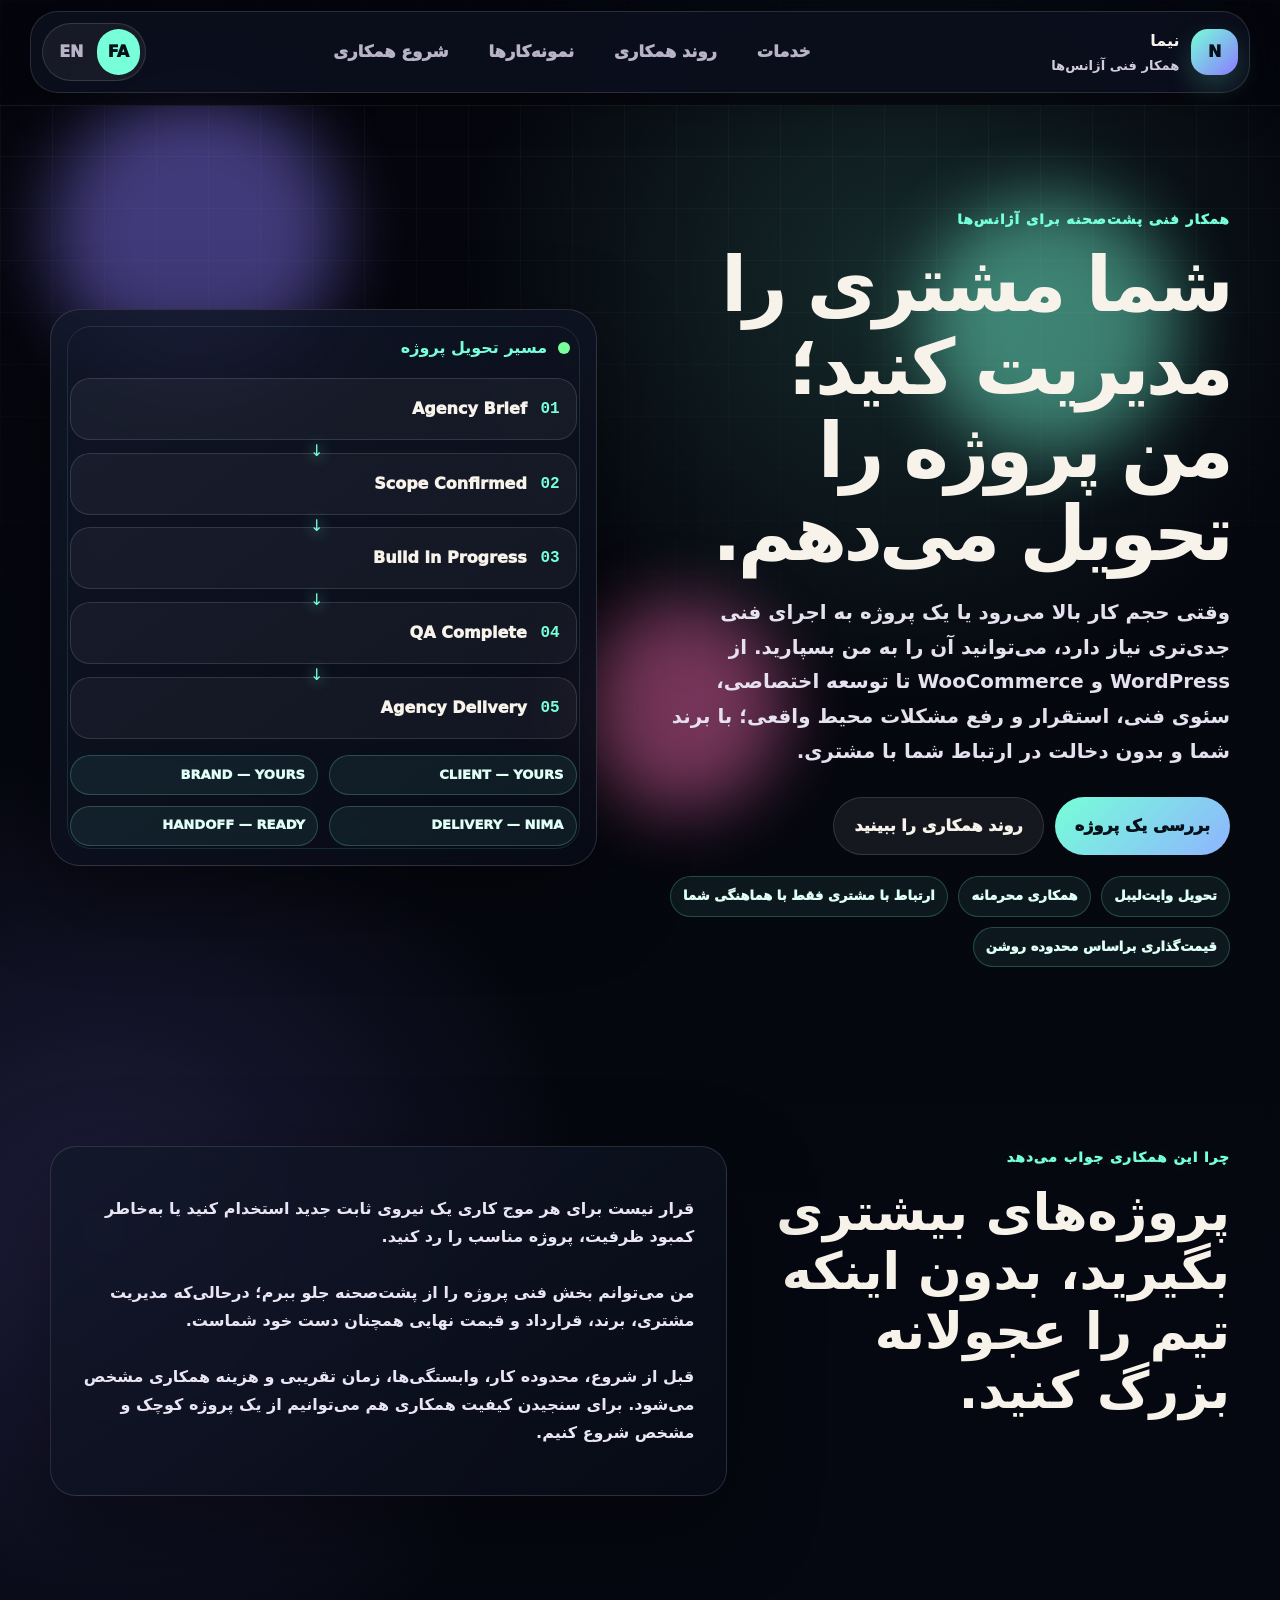
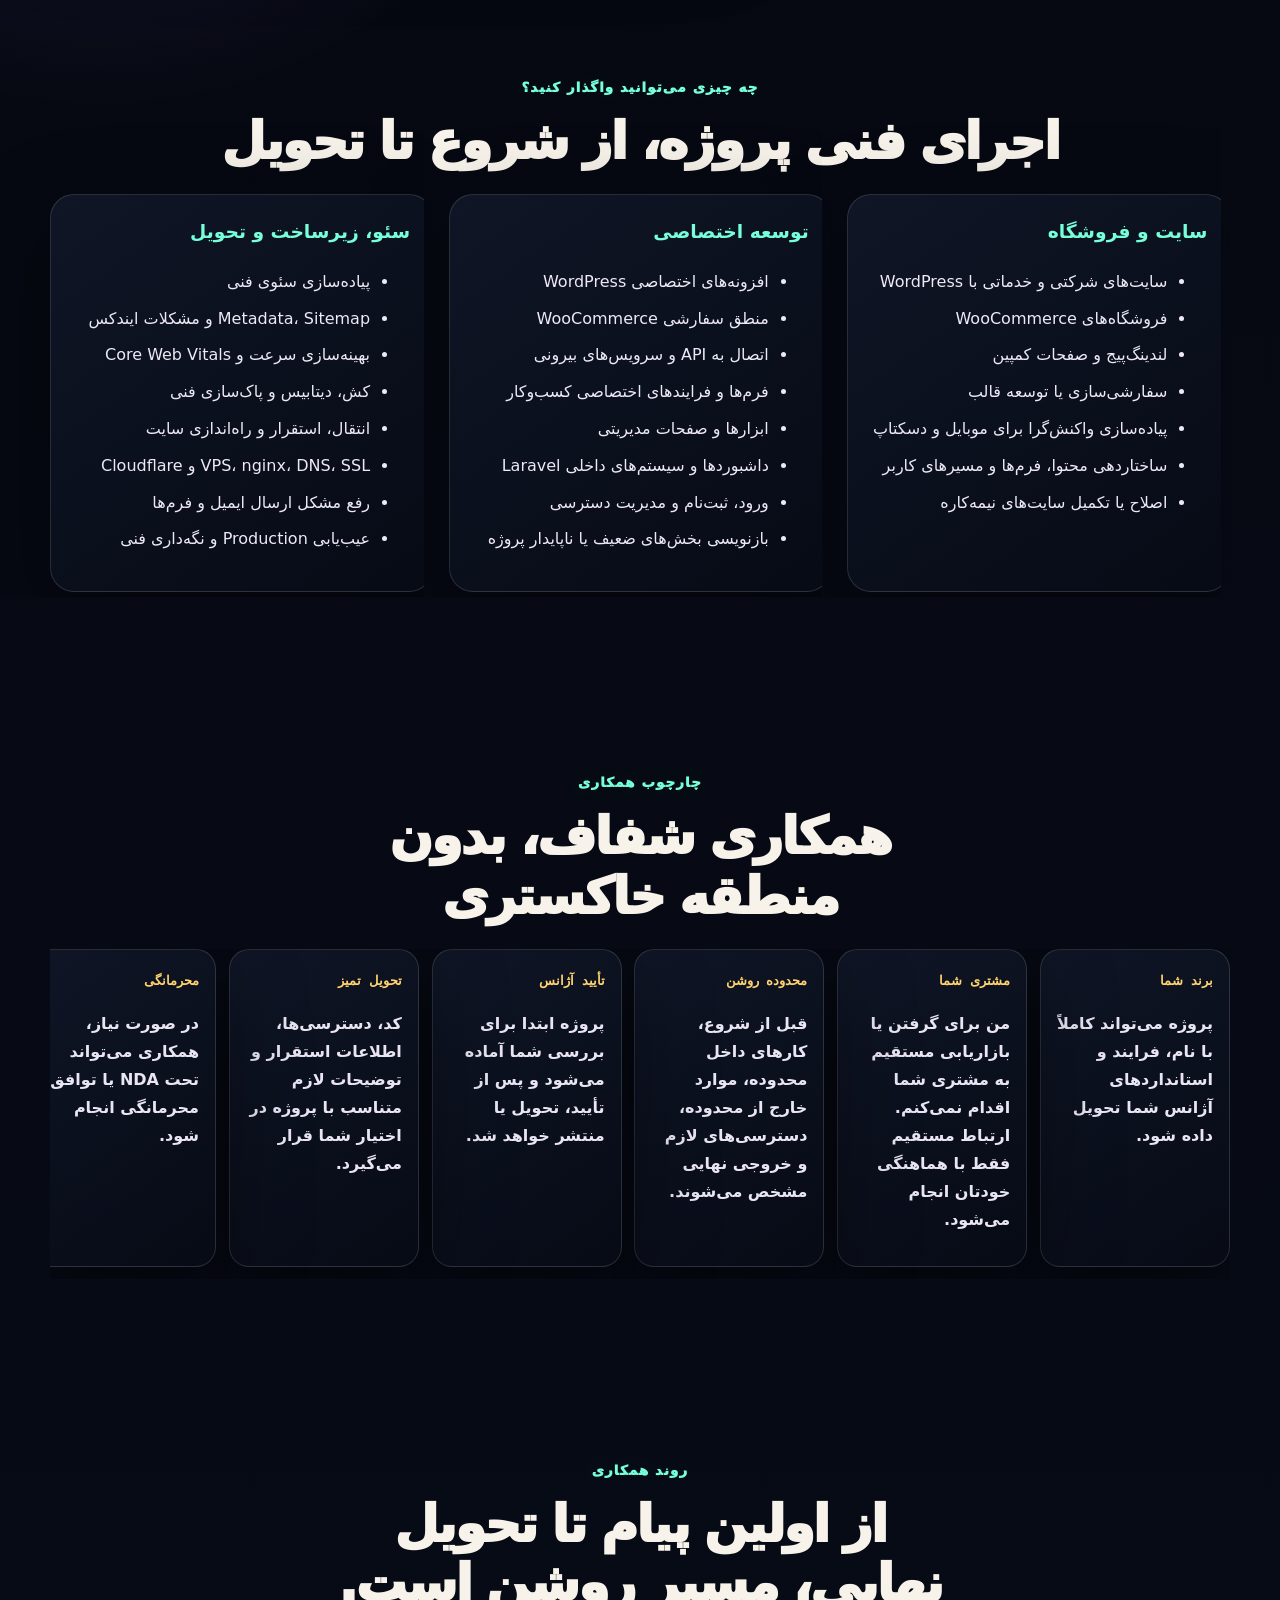
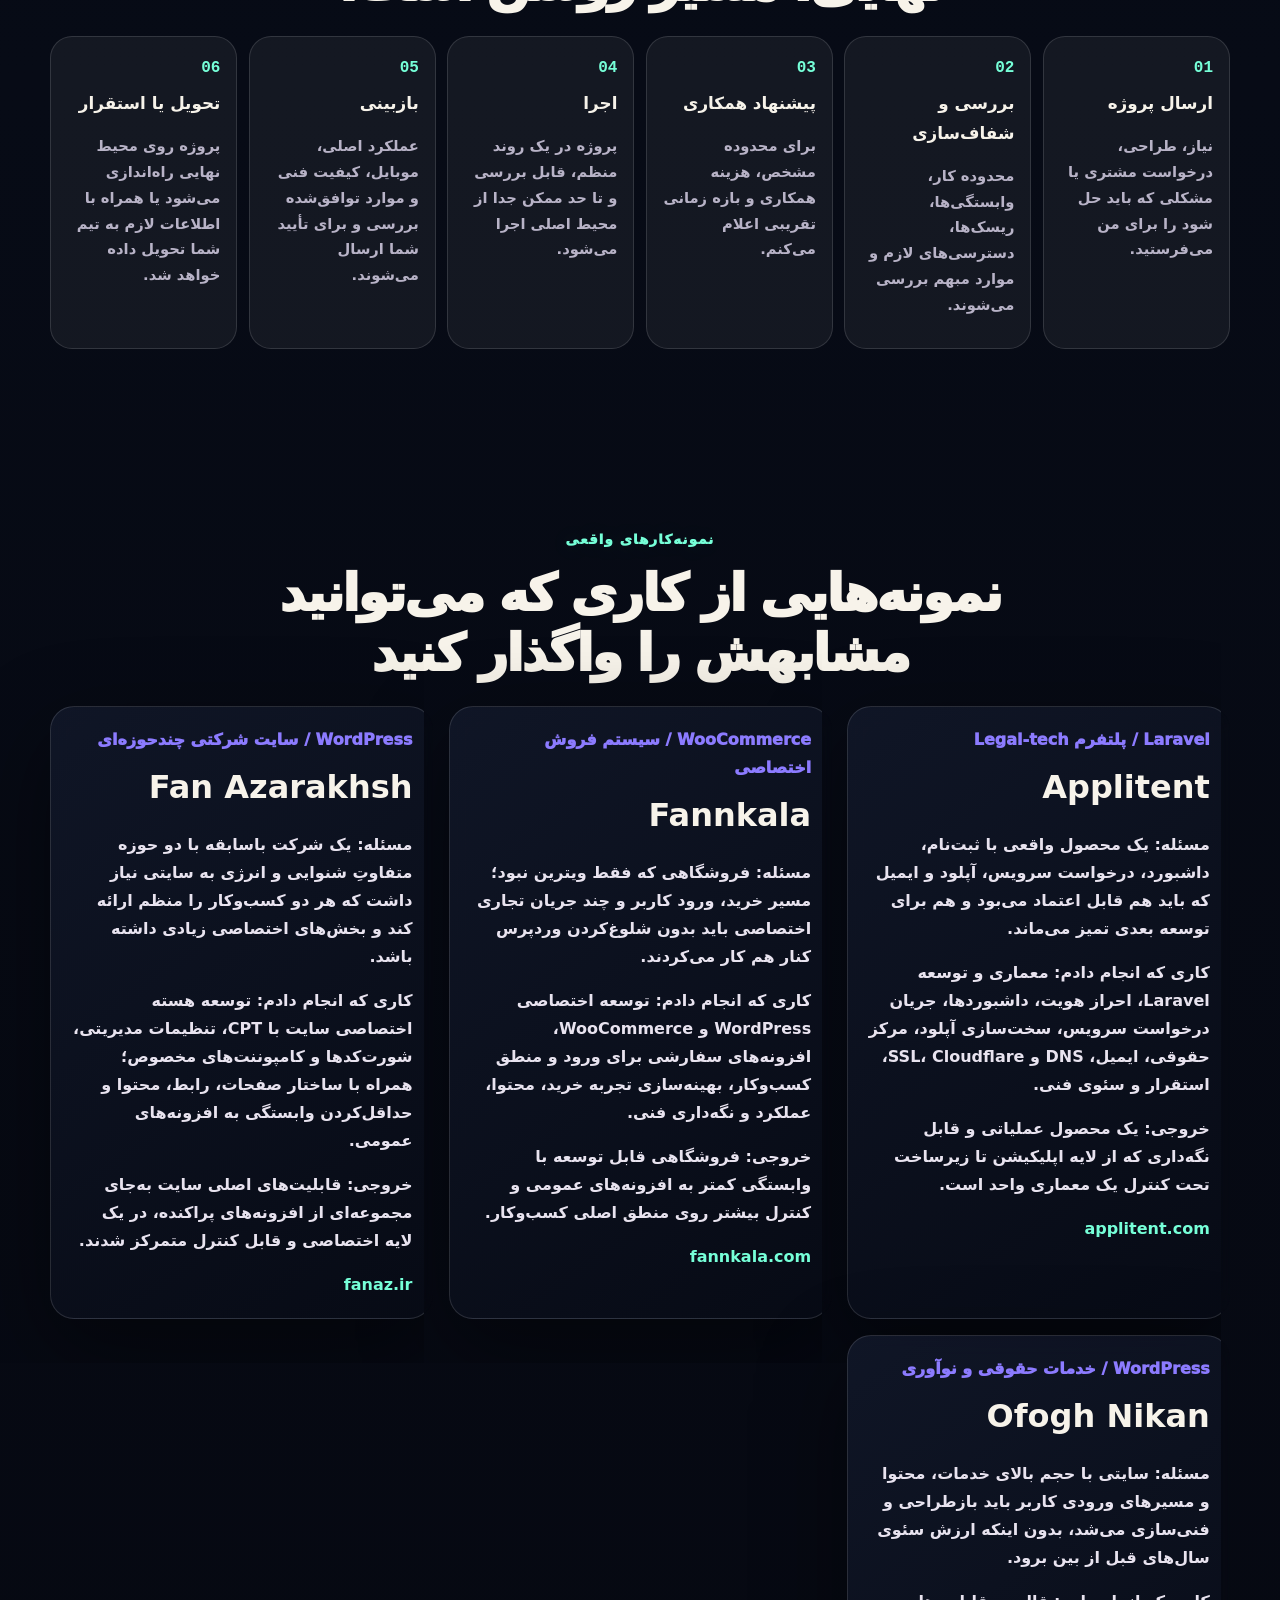
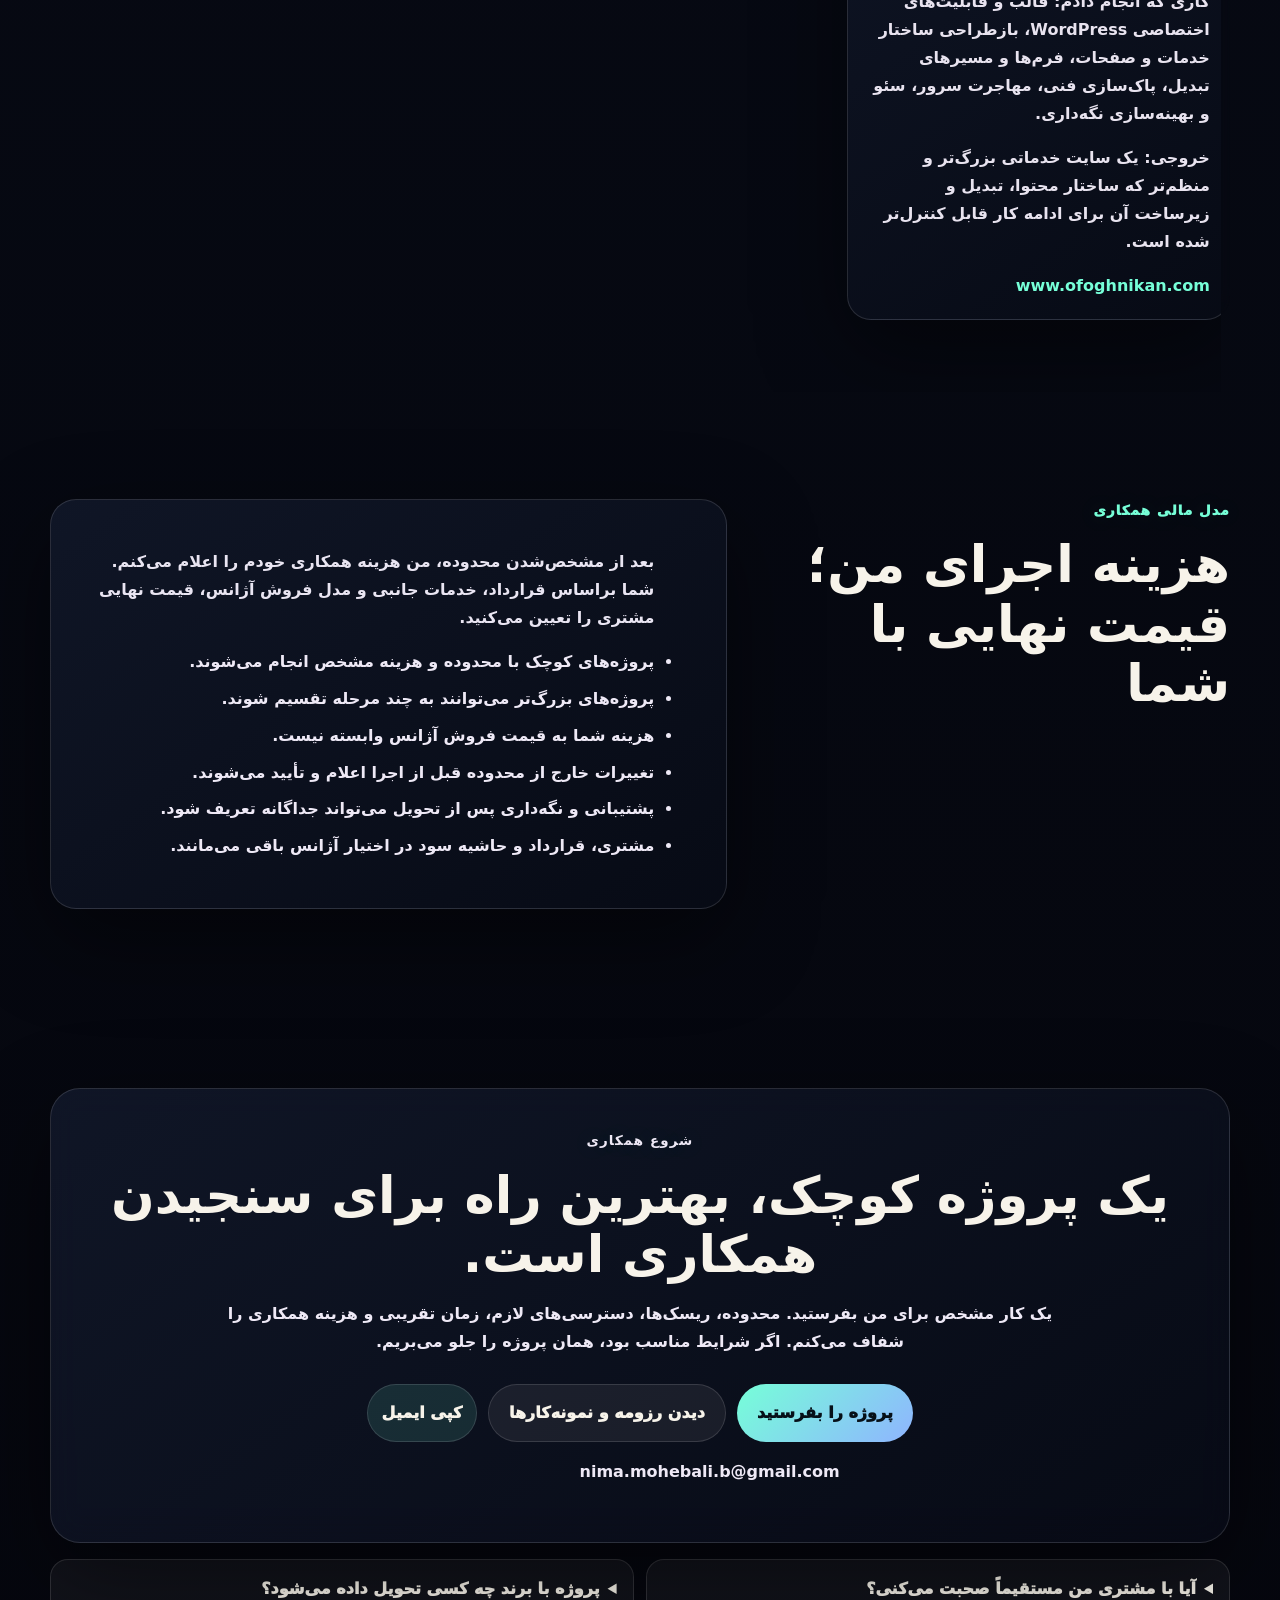
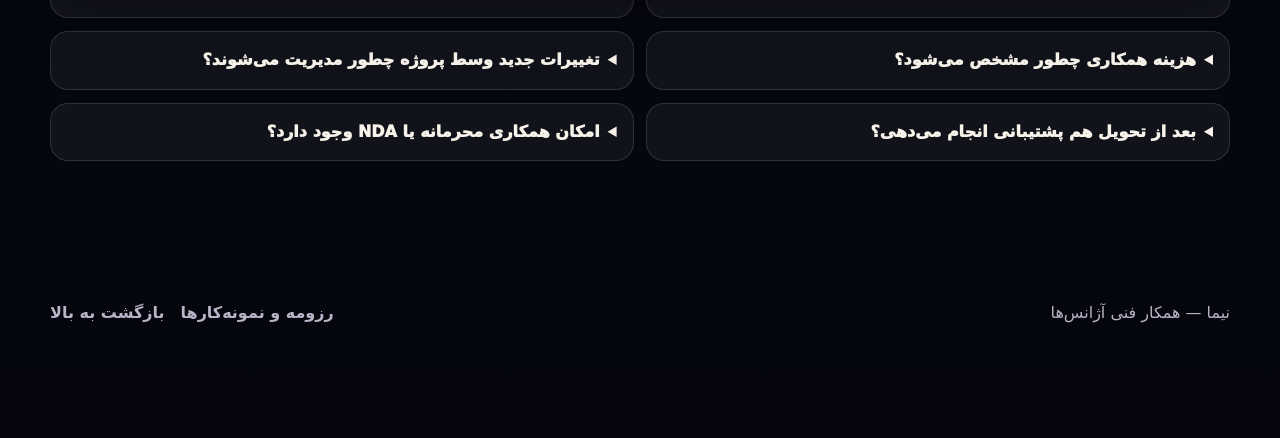
==== commit 4ca041f4: "Share refreshed project data with agency page" ====
--- a/agency-partner/index.html
+++ b/agency-partner/index.html
@@ -21,6 +21,7 @@
     <script type="application/ld+json">{"@context":"https://schema.org","@type":"ProfessionalService","name":"Nima — White-label agency technical delivery","url":"https://nima-moheb.github.io/myCV/agency-partner/","email":"nima.mohebali.b@gmail.com","areaServed":"IR","inLanguage":["fa-IR","en-US"],"description":"White-label WordPress, SEO implementation, custom development, deployment, and technical troubleshooting partner for agencies.","provider":{"@type":"Person","name":"Nima","email":"nima.mohebali.b@gmail.com","knowsAbout":["WordPress","WooCommerce","Laravel","Technical SEO","DNS","SSL","Cloudflare","Web Performance"]}}</script>
     <link rel="stylesheet" href="../assets/css/style.css">
     <link rel="stylesheet" href="../assets/css/agency-partner.css">
+    <link rel="stylesheet" href="../assets/css/portfolio-v2.css">
 </head>
 <body class="agency-page">
     <a class="skip-link" href="#main-content" data-i18n="skip">رفتن به محتوای اصلی</a>
@@ -44,5 +45,6 @@
     </main>
     <footer class="page-footer"><div class="container footer-content"><p data-i18n="footerText">نیما — همکار فنی آژانس‌ها</p><nav class="footer-links" data-i18n-aria-label="footerNavAria" aria-label="لینک‌های پایین صفحه"><a href="../" data-i18n="homeLink">رزومه و نمونه‌کارها</a><a href="#top" data-i18n="backTop">بازگشت به بالا</a></nav></div></footer>
     <script src="../assets/js/agency-partner.js"></script>
+    <script src="../assets/js/portfolio-v2.js"></script>
 </body>
-</html>
+</html>
--- a/assets/css/portfolio-v2.css
+++ b/assets/css/portfolio-v2.css
@@ -0,0 +1,250 @@
+/* Portfolio / positioning refresh layer */
+
+#projects {
+    padding-top: clamp(3rem, 6vw, 6rem);
+}
+
+#projects .section-heading {
+    max-width: 980px;
+}
+
+.mission-grid {
+    grid-template-columns: repeat(3, minmax(0, 1fr));
+    gap: 1.1rem;
+}
+
+.mission-card {
+    min-width: 0;
+}
+
+.mission-card.flagship {
+    grid-column: 1 / -1;
+    display: grid;
+    grid-template-columns: minmax(0, 1.35fr) minmax(280px, 0.65fr);
+    gap: clamp(1.2rem, 3vw, 2.4rem);
+    padding: clamp(1.35rem, 3vw, 2.2rem);
+    border-color: rgba(118, 255, 216, 0.48);
+    background:
+        radial-gradient(circle at 82% 18%, rgba(118, 255, 216, 0.12), transparent 22rem),
+        linear-gradient(145deg, rgba(22, 31, 51, 0.98), rgba(13, 15, 29, 0.92));
+}
+
+.mission-card.flagship::after {
+    content: "FLAGSHIP";
+    position: absolute;
+    inset-block-start: 1rem;
+    inset-inline-end: 1rem;
+    color: rgba(118, 255, 216, 0.48);
+    font: 900 0.72rem/1 ui-monospace, SFMono-Regular, Menlo, monospace;
+    letter-spacing: 0.18em;
+}
+
+.mission-primary,
+.mission-side {
+    position: relative;
+    z-index: 1;
+}
+
+.mission-primary h3 {
+    margin-block: 0.4rem 1.2rem;
+    font-size: clamp(2.7rem, 6vw, 5.8rem);
+    letter-spacing: -0.05em;
+}
+
+.mission-side {
+    display: flex;
+    flex-direction: column;
+    gap: 1rem;
+    align-self: stretch;
+}
+
+.mission-block,
+.mission-result {
+    border: 1px solid rgba(255, 255, 255, 0.09);
+    border-radius: 20px;
+    padding: 0.95rem;
+    background: rgba(0, 0, 0, 0.16);
+}
+
+.mission-block strong,
+.mission-result strong {
+    display: block;
+    margin-bottom: 0.35rem;
+    color: var(--mint);
+    font-size: 0.82rem;
+    font-weight: 1000;
+    text-transform: uppercase;
+    letter-spacing: 0.045em;
+}
+
+.mission-block p,
+.mission-result p {
+    margin: 0;
+    color: #e8e2ef;
+    font-weight: 650;
+}
+
+.mission-card:not(.flagship) .mission-work {
+    min-height: 0;
+}
+
+.mission-card:not(.flagship) .mission-block,
+.mission-card:not(.flagship) .mission-result {
+    min-height: 0;
+}
+
+.mission-card .mission-proof {
+    margin-top: 0;
+}
+
+.mission-card .live-link {
+    margin-top: auto;
+}
+
+.systems-section {
+    padding-top: clamp(2rem, 4vw, 4rem);
+}
+
+.systems-grid {
+    display: grid;
+    grid-template-columns: repeat(4, minmax(0, 1fr));
+    gap: 1rem;
+    margin-top: 2rem;
+}
+
+.system-capability {
+    position: relative;
+    overflow: hidden;
+    min-height: 14rem;
+    padding: 1.25rem;
+    border: 1px solid var(--line);
+    border-radius: 26px;
+    background: linear-gradient(155deg, rgba(255, 255, 255, 0.085), rgba(255, 255, 255, 0.028));
+    box-shadow: 0 22px 70px rgba(0, 0, 0, 0.24);
+}
+
+.system-capability::before {
+    content: "";
+    position: absolute;
+    inset: 0 0 auto;
+    height: 3px;
+    background: linear-gradient(90deg, var(--mint), var(--violet), transparent 84%);
+}
+
+.system-capability > span {
+    display: grid;
+    place-items: center;
+    width: 3rem;
+    height: 3rem;
+    margin-bottom: 1rem;
+    border: 1px solid rgba(118, 255, 216, 0.28);
+    border-radius: 1rem;
+    background: rgba(118, 255, 216, 0.07);
+    color: var(--mint);
+    font-weight: 1000;
+}
+
+.system-capability h3 {
+    margin: 0 0 0.55rem;
+    font-size: 1.2rem;
+    line-height: 1.35;
+}
+
+.system-capability p {
+    margin: 0;
+    color: #d6cfdf;
+    font-weight: 650;
+}
+
+#chaos .chaos-grid > :nth-child(n + 7) {
+    display: none !important;
+}
+
+.game-brief-v2 {
+    margin-bottom: 0.8rem;
+    padding: 0.7rem 0.9rem;
+    border: 1px solid rgba(118, 255, 216, 0.2);
+    border-radius: 16px;
+    background: rgba(118, 255, 216, 0.055);
+    color: #dffdf5;
+    font: 900 0.78rem/1.5 ui-monospace, SFMono-Regular, Menlo, Consolas, monospace;
+    letter-spacing: 0.04em;
+}
+
+#game-card.v2-complete {
+    border-color: rgba(119, 255, 157, 0.5);
+    box-shadow: 0 30px 100px rgba(72, 255, 151, 0.12), var(--shadow);
+}
+
+#game-card.v2-complete .lab-core {
+    filter: drop-shadow(0 0 24px rgba(119, 255, 157, 0.7));
+}
+
+.debug-lab-stage [data-glitch] {
+    transition: transform 0.16s ease, filter 0.16s ease, opacity 0.16s ease;
+}
+
+.debug-lab-stage [data-glitch]:hover {
+    transform: scale(1.08);
+    filter: drop-shadow(0 0 12px rgba(118, 255, 216, 0.7));
+}
+
+.agency-case-grid {
+    align-items: stretch;
+}
+
+.agency-case {
+    min-height: 100%;
+}
+
+@media (max-width: 980px) {
+    .mission-grid,
+    .systems-grid {
+        grid-template-columns: repeat(2, minmax(0, 1fr));
+    }
+
+    .mission-card.flagship {
+        grid-template-columns: 1fr;
+    }
+
+    .mission-card.flagship .mission-side {
+        display: grid;
+        grid-template-columns: repeat(2, minmax(0, 1fr));
+    }
+
+    .mission-card.flagship .live-link,
+    .mission-card.flagship .chips {
+        grid-column: 1 / -1;
+    }
+}
+
+@media (max-width: 700px) {
+    .mission-grid,
+    .systems-grid {
+        display: grid;
+        grid-template-columns: 1fr;
+        overflow: visible;
+    }
+
+    .mission-card {
+        width: auto;
+        min-width: 0;
+        scroll-snap-align: none;
+    }
+
+    .mission-card.flagship {
+        padding: 1.2rem;
+    }
+
+    .mission-card.flagship .mission-side {
+        display: flex;
+    }
+
+    .mission-primary h3 {
+        font-size: clamp(2.8rem, 16vw, 4.7rem);
+    }
+
+    .system-capability {
+        min-height: 0;
+    }
+}
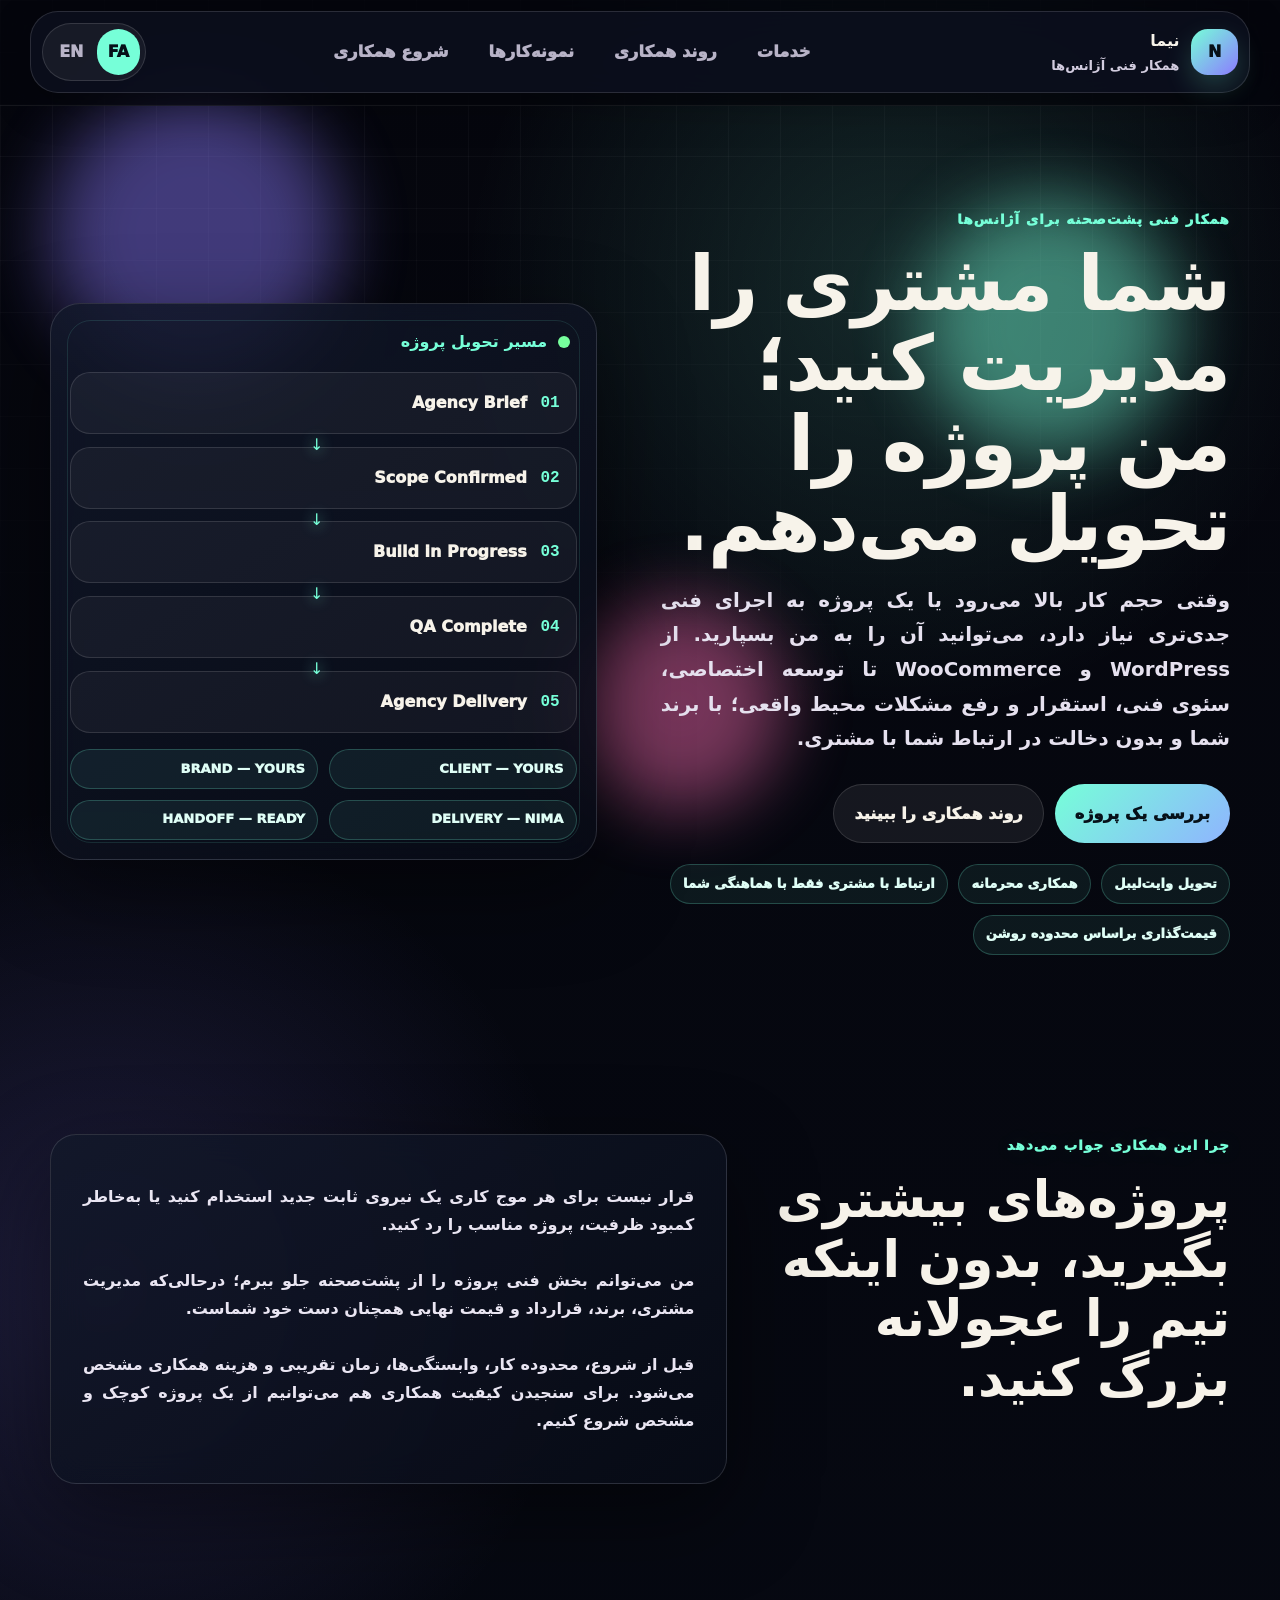
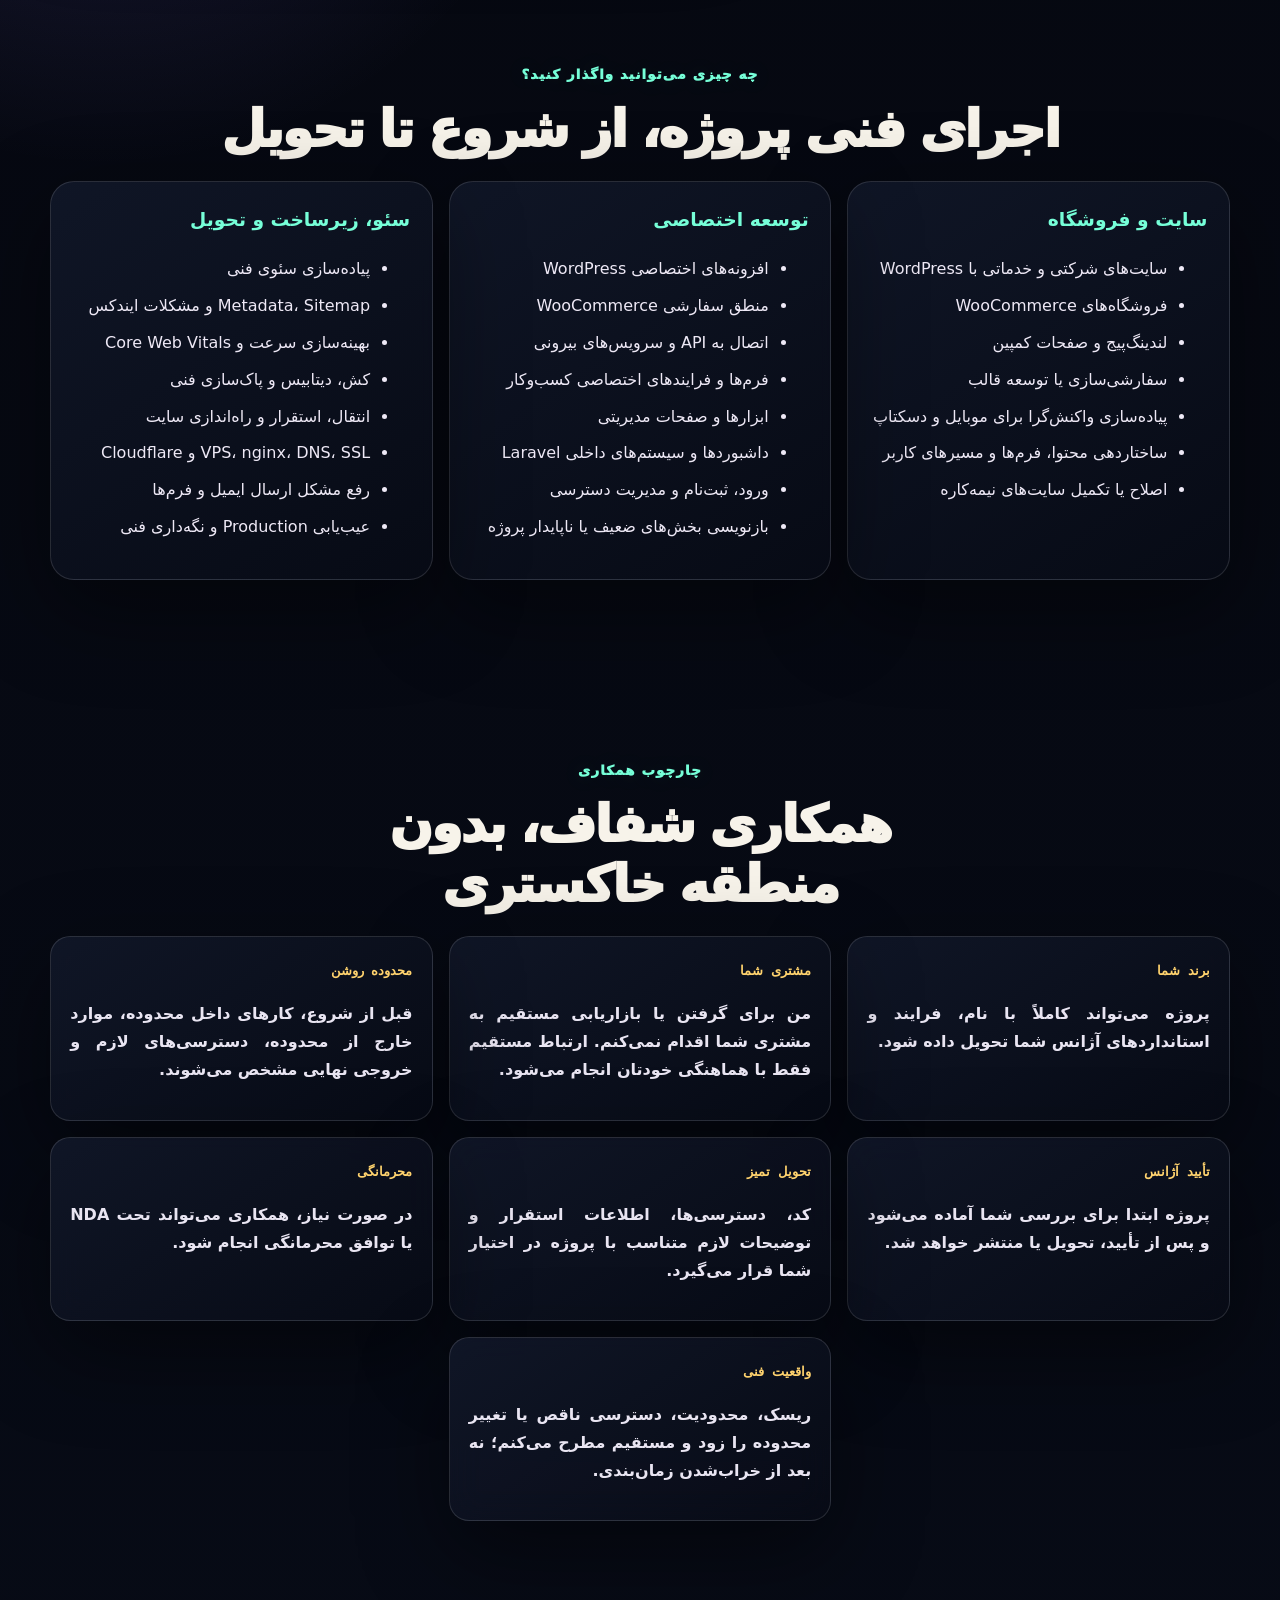
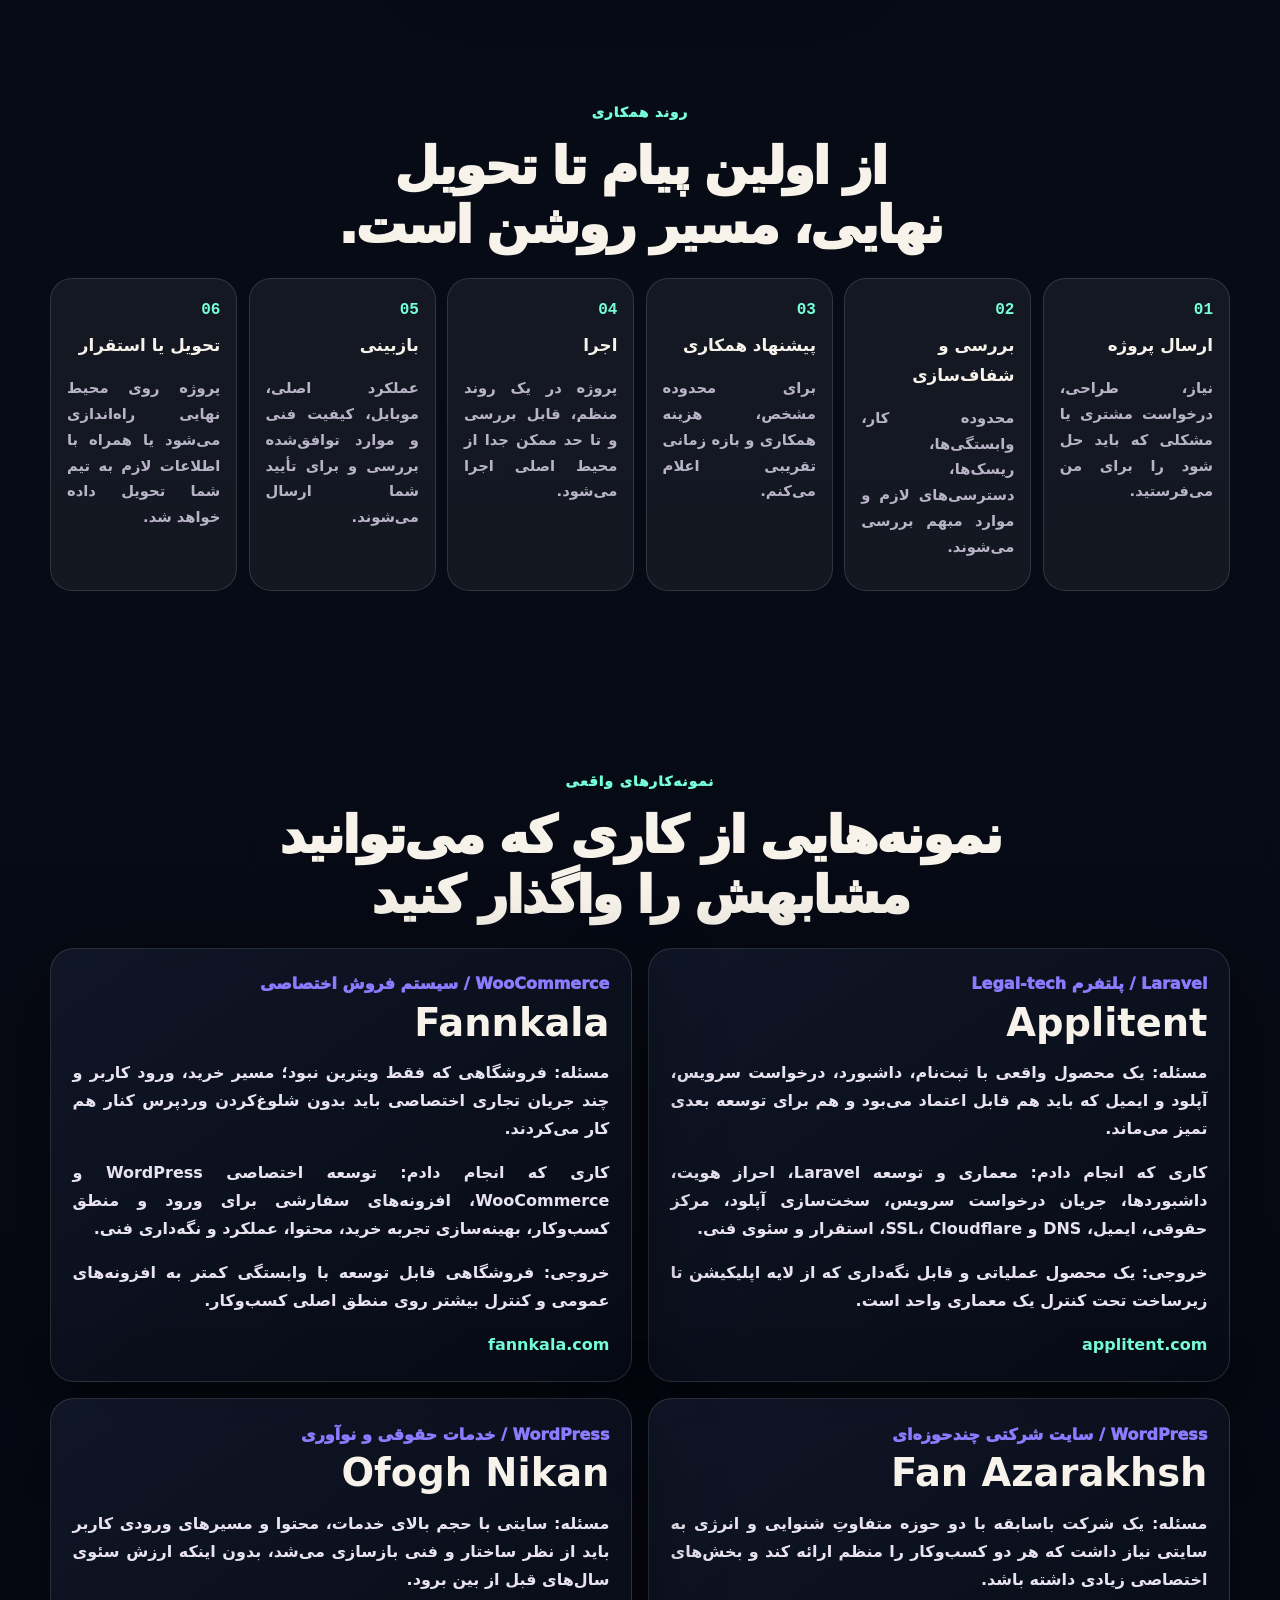
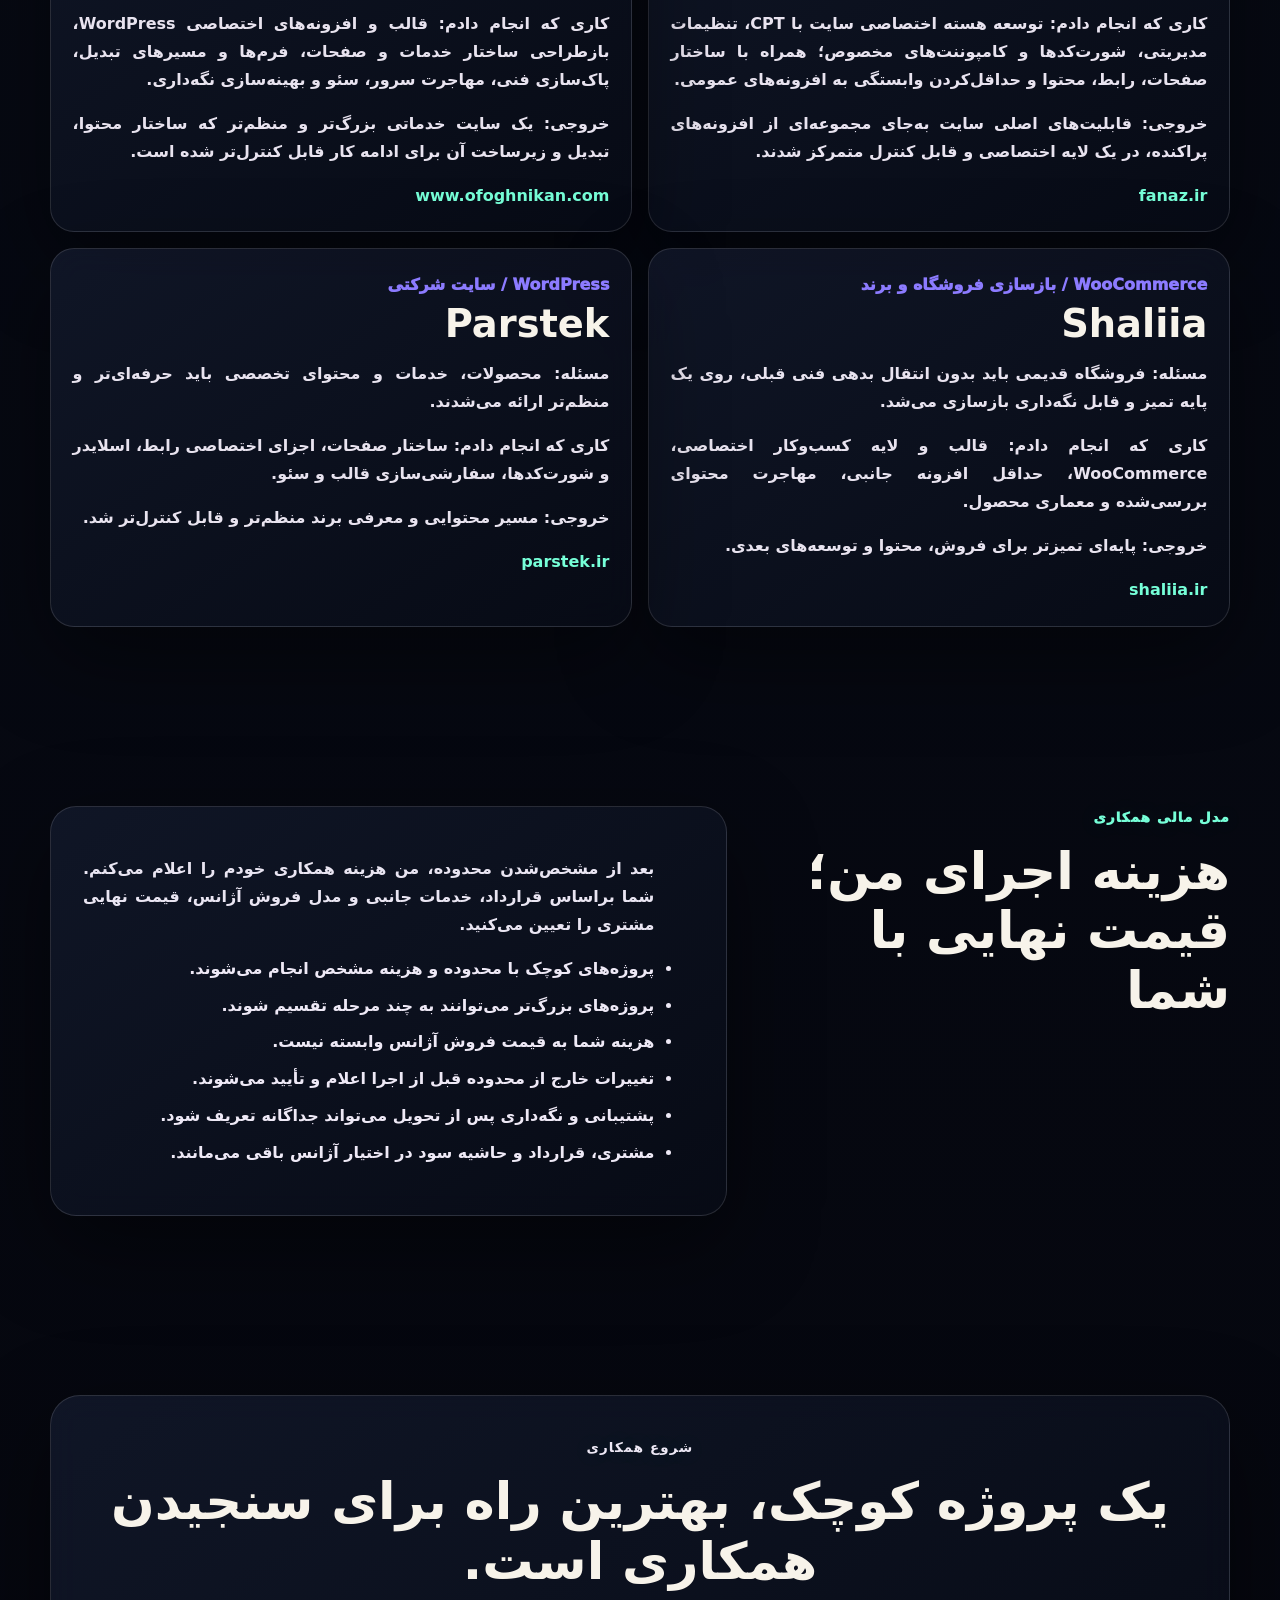
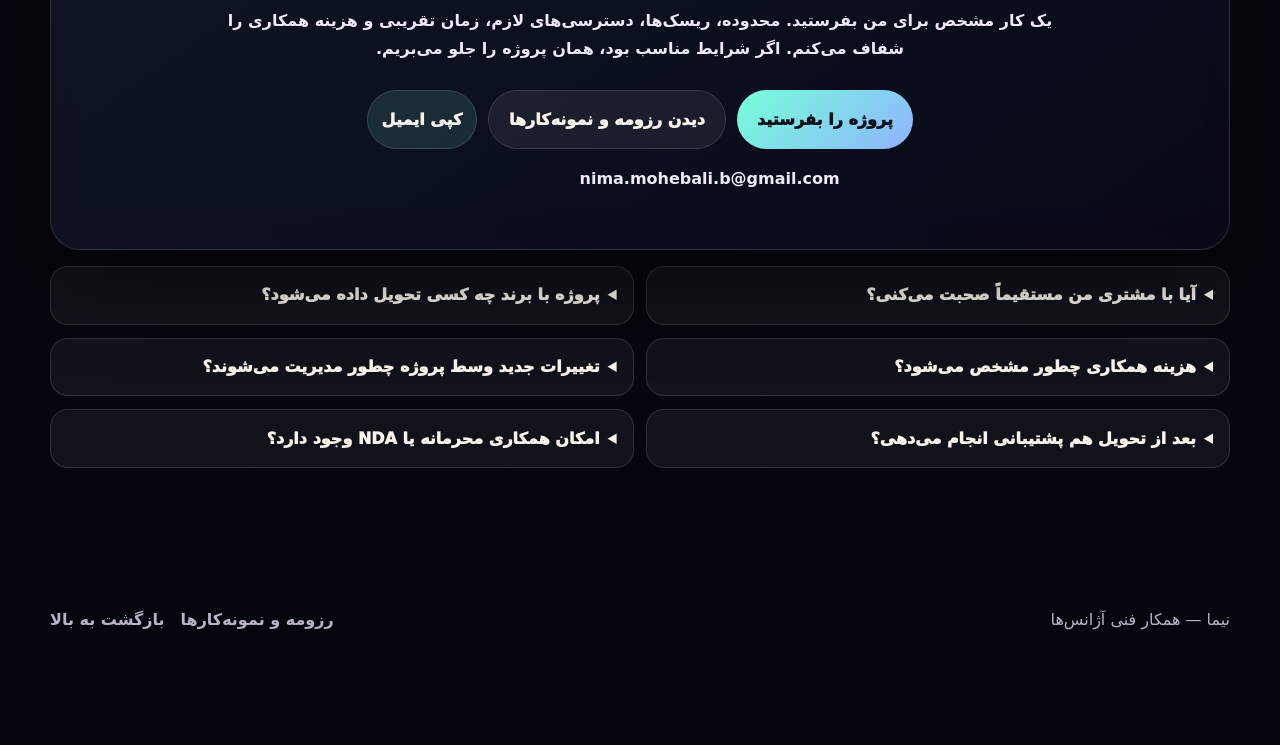
==== commit 18af7d0d: "Add remaining agency portfolio cases" ====
--- a/agency-partner/index.html
+++ b/agency-partner/index.html
@@ -39,7 +39,7 @@
         <section class="agency-section section" id="capabilities"><div class="container"><div class="section-heading observe"><p class="section-kicker" data-i18n="capKicker">چه چیزی می‌توانید واگذار کنید؟</p><h2 data-i18n="capTitle">اجرای فنی پروژه، از شروع تا تحویل</h2></div><div class="agency-service-grid" id="service-grid"><article class="agency-service observe"><h3>سایت و فروشگاه</h3><ul><li>سایت‌های شرکتی و خدماتی با WordPress</li><li>فروشگاه‌های WooCommerce</li><li>لندینگ‌پیج و صفحات کمپین</li></ul></article><article class="agency-service observe"><h3>توسعه اختصاصی</h3><ul><li>افزونه‌های اختصاصی WordPress</li><li>اتصال به API و سرویس‌های بیرونی</li><li>داشبوردها و سیستم‌های داخلی Laravel</li></ul></article><article class="agency-service observe"><h3>سئو، زیرساخت و تحویل</h3><ul><li>پیاده‌سازی سئوی فنی</li><li>بهینه‌سازی سرعت و Core Web Vitals</li><li>VPS، nginx، DNS، SSL و Cloudflare</li></ul></article></div></div></section>
         <section class="agency-section section" id="guarantees"><div class="container"><div class="section-heading observe"><p class="section-kicker" data-i18n="rulesKicker">چارچوب همکاری</p><h2 data-i18n="rulesTitle">همکاری شفاف، بدون منطقه خاکستری</h2></div><div class="agency-rules" id="rules-grid"><article class="agency-rule observe"><span>برند شما</span><p>پروژه می‌تواند کاملاً با نام، فرایند و استانداردهای آژانس شما تحویل داده شود.</p></article><article class="agency-rule observe"><span>مشتری شما</span><p>ارتباط مستقیم فقط با هماهنگی خودتان انجام می‌شود.</p></article><article class="agency-rule observe"><span>محدوده روشن</span><p>قبل از شروع، محدوده، دسترسی‌ها و خروجی نهایی مشخص می‌شوند.</p></article></div></div></section>
         <section class="agency-section section" id="workflow"><div class="container"><div class="section-heading observe"><p class="section-kicker" data-i18n="workflowKicker">روند همکاری</p><h2 data-i18n="workflowTitle">از اولین پیام تا تحویل نهایی، مسیر روشن است.</h2></div><ol class="agency-workflow" id="workflow-list"><li class="observe"><b>01</b><h3>ارسال پروژه</h3><p>نیاز، طراحی یا مشکل را برای من می‌فرستید.</p></li><li class="observe"><b>02</b><h3>بررسی و شفاف‌سازی</h3><p>محدوده، وابستگی‌ها، ریسک‌ها و دسترسی‌ها بررسی می‌شوند.</p></li><li class="observe"><b>03</b><h3>تحویل یا استقرار</h3><p>پروژه روی محیط نهایی راه‌اندازی می‌شود یا به تیم شما تحویل داده خواهد شد.</p></li></ol></div></section>
-        <section class="agency-section section" id="work"><div class="container"><div class="section-heading observe"><p class="section-kicker" data-i18n="workKicker">نمونه‌کارهای واقعی</p><h2 data-i18n="workTitle">نمونه‌هایی از کاری که می‌توانید مشابهش را واگذار کنید</h2></div><div class="agency-case-grid" id="case-grid"><article class="agency-case observe"><span>پلتفرم Laravel و Legal-tech</span><h3>Applitent</h3><p><strong>مسئله:</strong> جریان‌های قابل‌اعتماد برای ورود، درخواست سرویس، داشبورد و ایمیل نیاز بود.</p><p><strong>کاری که انجام دادم:</strong> روی Laravel، SEO، DNS، SSL، Cloudflare و رفع مشکلات محیط واقعی کار کردم.</p><p><strong>چه چیزی قابل واگذاری است:</strong> توسعه محصول، زیرساخت، استقرار و تحویل فنی.</p><a href="https://applitent.com" target="_blank" rel="noopener">https://applitent.com</a></article><article class="agency-case observe"><span>فروشگاه WordPress و WooCommerce</span><h3>Fannkala</h3><p><strong>مسئله:</strong> فروشگاه به ساختار بهتر، مسیر خرید روشن‌تر و نگه‌داری ساده‌تر نیاز داشت.</p><p><strong>کاری که انجام دادم:</strong> ساختار فروشگاه، تجربه خرید، توسعه اختصاصی، محتوا، SEO و عملکرد فنی را بهبود دادم.</p><p><strong>چه چیزی قابل واگذاری است:</strong> اجرای فروشگاه، توسعه اختصاصی، بهینه‌سازی و نگه‌داری فنی.</p><a href="https://fannkala.com" target="_blank" rel="noopener">https://fannkala.com</a></article><article class="agency-case observe"><span>سایت شرکتی WordPress</span><h3>Parstek</h3><p><strong>مسئله:</strong> خدمات، محتوای تخصصی و مسیرهای ارتباطی باید واضح‌تر نمایش داده می‌شدند.</p><p><strong>کاری که انجام دادم:</strong> ساختار صفحات، رابط، سفارشی‌سازی قالب، تجربه کاربری و جزئیات فنی را آماده کردم.</p><p><strong>چه چیزی قابل واگذاری است:</strong> پیاده‌سازی کامل سایت شرکتی و آماده‌سازی نهایی.</p><a href="https://parstek.ir" target="_blank" rel="noopener">https://parstek.ir</a></article></div></div></section>
+        <section class="agency-section section" id="work"><div class="container"><div class="section-heading observe"><p class="section-kicker" data-i18n="workKicker">نمونه‌کارهای واقعی</p><h2 data-i18n="workTitle">نمونه‌هایی از کاری که می‌توانید مشابهش را واگذار کنید</h2></div><div class="agency-case-grid" id="case-grid"><article class="agency-case observe"><span>پلتفرم Laravel و Legal-tech</span><h3>Applitent</h3><p><strong>مسئله:</strong> جریان‌های قابل‌اعتماد برای ورود، درخواست سرویس، داشبورد و ایمیل نیاز بود.</p><p><strong>کاری که انجام دادم:</strong> روی Laravel، SEO، DNS، SSL، Cloudflare و رفع مشکلات محیط واقعی کار کردم.</p><p><strong>چه چیزی قابل واگذاری است:</strong> توسعه محصول، زیرساخت، استقرار و تحویل فنی.</p><a href="https://applitent.com" target="_blank" rel="noopener">https://applitent.com</a></article><article class="agency-case observe"><span>فروشگاه WordPress و WooCommerce</span><h3>Fannkala</h3><p><strong>مسئله:</strong> فروشگاه به ساختار بهتر، مسیر خرید روشن‌تر و نگه‌داری ساده‌تر نیاز داشت.</p><p><strong>کاری که انجام دادم:</strong> ساختار فروشگاه، تجربه خرید، توسعه اختصاصی، محتوا، SEO و عملکرد فنی را بهبود دادم.</p><p><strong>چه چیزی قابل واگذاری است:</strong> اجرای فروشگاه، توسعه اختصاصی، بهینه‌سازی و نگه‌داری فنی.</p><a href="https://fannkala.com" target="_blank" rel="noopener">https://fannkala.com</a></article><article class="agency-case observe"><span>سایت شرکتی WordPress</span><h3>Parstek</h3><p><strong>مسئله:</strong> خدمات، محتوای تخصصی و مسیرهای ارتباطی باید واضح‌تر نمایش داده می‌شدند.</p><p><strong>کاری که انجام دادم:</strong> ساختار صفحات، رابط، سفارشی‌سازی قالب، تجربه کاربری و جزئیات فنی را آماده کردم.</p><p><strong>چه چیزی قابل واگذاری است:</strong> پیاده‌سازی کامل سایت شرکتی و آماده‌سازی نهایی.</p><a href="https://parstek.ir" target="_blank" rel="noopener">https://parstek.ir</a></article></div><div class="agency-case-grid-extra" aria-label="Additional selected work"><article class="agency-case observe is-visible"><span class="lang-fa">WooCommerce / بازسازی فروشگاه و برند</span><span class="lang-en">WooCommerce / Storefront rebuild</span><h3>Shaliia</h3><p class="lang-fa"><strong>مسئله:</strong> فروشگاه قدیمی باید بدون انتقال بدهی فنی قبلی، روی یک پایه تمیز و قابل نگه‌داری بازسازی می‌شد.</p><p class="lang-en"><strong>Challenge:</strong> The legacy store needed a clean rebuild without carrying the old technical debt forward.</p><p class="lang-fa"><strong>کاری که انجام دادم:</strong> قالب و لایه کسب‌وکار اختصاصی، WooCommerce، حداقل افزونه جانبی، مهاجرت محتوای بررسی‌شده و معماری محصول.</p><p class="lang-en"><strong>What I built:</strong> Custom theme and business layer, WooCommerce, a minimal plugin surface, reviewed content migration, and product architecture.</p><p class="lang-fa"><strong>خروجی:</strong> پایه‌ای تمیزتر برای فروش، محتوا و توسعه‌های بعدی.</p><p class="lang-en"><strong>Result:</strong> A cleaner base for commerce, content, and future development.</p><a href="https://shaliia.ir" target="_blank" rel="noopener">shaliia.ir</a></article><article class="agency-case observe is-visible"><span class="lang-fa">WordPress / سایت شرکتی</span><span class="lang-en">WordPress / Corporate website</span><h3>Parstek</h3><p class="lang-fa"><strong>مسئله:</strong> محصولات، خدمات و محتوای تخصصی باید حرفه‌ای‌تر و منظم‌تر ارائه می‌شدند.</p><p class="lang-en"><strong>Challenge:</strong> Products, services, and technical content needed a clearer and more professional presentation.</p><p class="lang-fa"><strong>کاری که انجام دادم:</strong> ساختار صفحات، اجزای اختصاصی رابط، اسلایدر و شورت‌کدها، سفارشی‌سازی قالب و سئو.</p><p class="lang-en"><strong>What I built:</strong> Page architecture, custom interface components, slider and shortcode work, theme customization, and SEO.</p><p class="lang-fa"><strong>خروجی:</strong> مسیر محتوایی و معرفی برند منظم‌تر و قابل کنترل‌تر شد.</p><p class="lang-en"><strong>Result:</strong> A more deliberate content path and a cleaner corporate presentation.</p><a href="https://parstek.ir" target="_blank" rel="noopener">parstek.ir</a></article></div></div></section>
         <section class="agency-section section" id="model"><div class="container agency-split"><div><p class="section-kicker" data-i18n="modelKicker">مدل مالی همکاری</p><h2 data-i18n="modelTitle">هزینه اجرای من؛ قیمت نهایی با شما</h2></div><div class="agency-panel"><ul id="model-list"><p>بعد از مشخص‌شدن محدوده، من هزینه همکاری خودم را اعلام می‌کنم. شما براساس قرارداد، خدمات جانبی و مدل فروش آژانس، قیمت نهایی مشتری را تعیین می‌کنید.</p><li>پروژه‌های کوچک با محدوده و هزینه مشخص انجام می‌شوند.</li><li>پروژه‌های بزرگ‌تر می‌توانند به چند مرحله تقسیم شوند.</li><li>مشتری، قرارداد و حاشیه سود در اختیار آژانس باقی می‌مانند.</li></ul></div></div></section>
         <section class="agency-section section" id="contact"><div class="container"><article class="agency-cta observe"><p class="section-kicker" data-i18n="ctaKicker">شروع همکاری</p><h2 data-i18n="ctaTitle">یک پروژه کوچک، بهترین راه برای سنجیدن همکاری است.</h2><p data-i18n="ctaText">یک کار مشخص برای من بفرستید. محدوده، ریسک‌ها، دسترسی‌های لازم، زمان تقریبی و هزینه همکاری را شفاف می‌کنم. اگر شرایط مناسب بود، همان پروژه را جلو می‌بریم.</p><div class="hero-actions"><a class="btn primary-btn" id="mailto-link" href="mailto:nima.mohebali.b@gmail.com?subject=%D8%A8%D8%B1%D8%B1%D8%B3%DB%8C%20%D9%BE%D8%B1%D9%88%DA%98%D9%87%20%D8%A8%D8%B1%D8%A7%DB%8C%20%D9%87%D9%85%DA%A9%D8%A7%D8%B1%DB%8C%20%D8%A2%DA%98%D8%A7%D9%86%D8%B3%DB%8C" data-i18n="ctaPrimary">پروژه را بفرستید</a><a class="btn ghost-btn" href="../" data-i18n="ctaSecondary">دیدن رزومه و نمونه‌کارها</a><button class="copy-btn" type="button" data-copy-email data-i18n="copyEmail">کپی ایمیل</button></div><p class="agency-email"><span>nima.mohebali.b@gmail.com</span><strong id="copy-status" aria-live="polite"></strong></p></article><div class="agency-faq" id="faq-list"><details class="agency-faq-item"><summary>آیا با مشتری من مستقیماً صحبت می‌کنی؟</summary><p>پیش‌فرض این است که تمام ارتباط‌ها از طریق خود آژانس انجام شوند.</p></details><details class="agency-faq-item"><summary>هزینه همکاری چطور مشخص می‌شود؟</summary><p>بعد از بررسی محدوده، یک هزینه مشخص برای اجرای فنی اعلام می‌کنم.</p></details></div></div></section>
     </main>
--- a/assets/css/portfolio-v2.css
+++ b/assets/css/portfolio-v2.css
@@ -9,8 +9,10 @@
 }
 
 .mission-grid {
-    grid-template-columns: repeat(3, minmax(0, 1fr));
+    display: grid;
+    grid-template-columns: repeat(6, minmax(0, 1fr));
     gap: 1.1rem;
+    align-items: stretch;
 }
 
 .mission-card {
@@ -84,14 +86,74 @@
     font-weight: 650;
 }
 
+.mission-card:not(.flagship) {
+    grid-column: span 2;
+    display: flex;
+    flex-direction: column;
+    min-height: 46rem;
+    padding: 1.45rem;
+    transition: transform .22s ease, border-color .22s ease, box-shadow .22s ease;
+    background:
+        radial-gradient(circle at 90% 4%, rgba(140, 123, 255, .11), transparent 13rem),
+        linear-gradient(155deg, rgba(255,255,255,.095), rgba(255,255,255,.03));
+}
+
+.mission-card:not(.flagship)::before {
+    content: "PROJECT / " attr(data-project);
+    display: block;
+    margin-bottom: .8rem;
+    color: rgba(118,255,216,.62);
+    font: 900 .68rem/1.2 ui-monospace, SFMono-Regular, Menlo, monospace;
+    letter-spacing: .12em;
+    text-transform: uppercase;
+}
+
+.mission-card:not(.flagship):hover {
+    transform: translateY(-7px);
+    border-color: rgba(118,255,216,.36);
+    box-shadow: 0 28px 85px rgba(0,0,0,.38), 0 0 0 1px rgba(118,255,216,.06) inset;
+}
+
+.mission-card:not(.flagship) h3 {
+    margin: .3rem 0 1rem;
+    font-size: clamp(2.2rem, 3.6vw, 3rem);
+    line-height: 1;
+    letter-spacing: -.035em;
+}
+
+html[dir="rtl"] .mission-card:not(.flagship) h3 {
+    letter-spacing: -.015em;
+}
+
+.mission-card:not(.flagship) .mission-block:first-of-type {
+    min-height: 7.5rem;
+}
+
 .mission-card:not(.flagship) .mission-work {
-    min-height: 0;
-}
-
-.mission-card:not(.flagship) .mission-block,
+    min-height: 10.8rem;
+}
+
 .mission-card:not(.flagship) .mission-result {
-    min-height: 0;
-}
+    min-height: 7.7rem;
+}
+
+.mission-card:not(.flagship) .chips {
+    min-height: 6.1rem;
+    align-content: flex-start;
+}
+
+.mission-card:not(.flagship) .mission-proof {
+    min-height: 3.4rem;
+    display: flex;
+    align-items: center;
+}
+
+.mission-card[data-project="ofoghnikan"] { order: 2; grid-column: 1 / span 2; }
+.mission-card[data-project="fanaz"] { order: 3; grid-column: 3 / span 2; }
+.mission-card[data-project="shaliia"] { order: 4; grid-column: 5 / span 2; }
+.mission-card[data-project="fannkala"] { order: 5; grid-column: 2 / span 2; }
+.mission-card[data-project="parstek"] { order: 6; grid-column: 4 / span 2; }
+.mission-card.flagship { order: 1; }
 
 .mission-card .mission-proof {
     margin-top: 0;
@@ -99,6 +161,33 @@
 
 .mission-card .live-link {
     margin-top: auto;
+}
+
+/* Hero polish: one visual voice, no oversized/small split. */
+.hero-title {
+    max-width: 12ch;
+    font-size: clamp(4rem, 8vw, 7.5rem);
+    line-height: .94;
+}
+
+.hero-title-main,
+.hero-title-soft {
+    display: inline !important;
+    font: inherit !important;
+    font-size: 1em !important;
+    line-height: inherit !important;
+    letter-spacing: inherit !important;
+}
+
+.hero-title-main::after {
+    content: " ";
+}
+
+.hero-subtitle {
+    max-width: 62ch;
+    text-align: justify;
+    text-justify: inter-word;
+    hyphens: auto;
 }
 
 .systems-section {
@@ -154,21 +243,85 @@
     margin: 0;
     color: #d6cfdf;
     font-weight: 650;
+    text-align: justify;
 }
 
 #chaos .chaos-grid > :nth-child(n + 7) {
     display: none !important;
 }
 
+/* Mini Debug Lab: stronger game feel without changing the core mechanics. */
 .game-brief-v2 {
     margin-bottom: 0.8rem;
-    padding: 0.7rem 0.9rem;
-    border: 1px solid rgba(118, 255, 216, 0.2);
+    padding: 0.72rem 1rem;
+    border: 1px solid rgba(118, 255, 216, 0.24);
     border-radius: 16px;
-    background: rgba(118, 255, 216, 0.055);
+    background: linear-gradient(90deg, rgba(118,255,216,.08), rgba(140,123,255,.08));
     color: #dffdf5;
     font: 900 0.78rem/1.5 ui-monospace, SFMono-Regular, Menlo, Consolas, monospace;
     letter-spacing: 0.04em;
+    box-shadow: inset 0 1px 0 rgba(255,255,255,.04);
+}
+
+.debug-lab-stage {
+    isolation: isolate;
+    border-color: rgba(118,255,216,.18);
+    background:
+        radial-gradient(circle at 50% 50%, rgba(118,255,216,.08), transparent 28%),
+        linear-gradient(180deg, rgba(10,16,28,.96), rgba(5,8,16,.98));
+    box-shadow: inset 0 0 70px rgba(0,0,0,.55), 0 24px 70px rgba(0,0,0,.28);
+}
+
+.debug-lab-stage::before {
+    content: "";
+    position: absolute;
+    z-index: 8;
+    inset: 0;
+    pointer-events: none;
+    background: linear-gradient(180deg, transparent 0%, rgba(118,255,216,.11) 48%, rgba(118,255,216,.35) 50%, rgba(118,255,216,.11) 52%, transparent 100%);
+    transform: translateY(-100%);
+    animation: lab-scan 4.8s linear infinite;
+    mix-blend-mode: screen;
+}
+
+.debug-lab-stage::after {
+    content: "LIVE INCIDENT MAP  •  TAP GLITCHES  •  BUILD COMBO";
+    position: absolute;
+    z-index: 9;
+    inset-inline: .85rem;
+    inset-block-end: .65rem;
+    color: rgba(223,253,245,.44);
+    font: 800 .64rem/1.2 ui-monospace, SFMono-Regular, Menlo, monospace;
+    letter-spacing: .09em;
+    pointer-events: none;
+}
+
+.lab-core {
+    animation: core-breathe 2.2s ease-in-out infinite;
+}
+
+.debug-lab-stage [data-glitch] {
+    transition: transform 0.14s ease, filter 0.14s ease, opacity 0.14s ease;
+    filter: drop-shadow(0 0 7px var(--accent));
+}
+
+.debug-lab-stage [data-glitch]:hover {
+    transform: scale(1.13) rotate(-2deg);
+    filter: drop-shadow(0 0 18px var(--accent));
+}
+
+.debug-lab-stage [data-glitch]:active {
+    transform: scale(.9);
+}
+
+.rescue-hud span {
+    transition: border-color .2s ease, background .2s ease, transform .2s ease;
+}
+
+.rescue-hud span:hover {
+    border-color: rgba(118,255,216,.35);
+    background: rgba(118,255,216,.06);
+    transform: translateY(-2px);
 }
 
 #game-card.v2-complete {
@@ -177,25 +330,101 @@
 }
 
 #game-card.v2-complete .lab-core {
-    filter: drop-shadow(0 0 24px rgba(119, 255, 157, 0.7));
-}
-
-.debug-lab-stage [data-glitch] {
-    transition: transform 0.16s ease, filter 0.16s ease, opacity 0.16s ease;
-}
-
-.debug-lab-stage [data-glitch]:hover {
-    transform: scale(1.08);
-    filter: drop-shadow(0 0 12px rgba(118, 255, 216, 0.7));
-}
-
-.agency-case-grid {
-    align-items: stretch;
-}
-
-.agency-case {
+    filter: drop-shadow(0 0 28px rgba(119, 255, 157, 0.78));
+    animation: core-win .9s ease-in-out infinite alternate;
+}
+
+#game-card.v2-complete .debug-lab-stage::after {
+    content: "SYSTEM STABLE  •  100%  •  DIAGNOSIS UNLOCKED";
+    color: rgba(119,255,157,.72);
+}
+
+@keyframes lab-scan {
+    0% { transform: translateY(-110%); opacity: 0; }
+    12% { opacity: 1; }
+    88% { opacity: 1; }
+    100% { transform: translateY(110%); opacity: 0; }
+}
+
+@keyframes core-breathe {
+    0%,100% { transform: scale(1); filter: drop-shadow(0 0 8px rgba(118,255,216,.22)); }
+    50% { transform: scale(1.045); filter: drop-shadow(0 0 19px rgba(118,255,216,.5)); }
+}
+
+@keyframes core-win {
+    from { transform: scale(1.02); }
+    to { transform: scale(1.08); }
+}
+
+/* Agency page polish. */
+.agency-page .agency-hero h1 {
+    max-width: 16ch;
+    text-wrap: balance;
+    line-height: 1.04;
+}
+
+html[dir="rtl"] .agency-page .agency-hero h1 {
+    letter-spacing: -.015em;
+}
+
+.agency-page .agency-lede,
+.agency-page .agency-panel p,
+.agency-page .agency-rule p,
+.agency-page .agency-case p,
+.agency-page .agency-workflow p,
+.agency-page .agency-faq-item p {
+    text-align: justify;
+    text-justify: inter-word;
+    hyphens: auto;
+}
+
+.agency-page .agency-rules {
+    grid-template-columns: repeat(3, minmax(0, 1fr));
+    overflow: visible;
+    gap: 1rem;
+    padding-bottom: 0;
+}
+
+.agency-page .agency-rules > :last-child:nth-child(3n + 1) {
+    grid-column: 2;
+}
+
+.agency-page .agency-rule {
+    min-height: 0;
+    padding: 1.2rem;
+}
+
+.agency-page .agency-case-grid,
+.agency-page .agency-case-grid-extra {
+    grid-template-columns: repeat(2, minmax(0, 1fr));
+    gap: 1rem;
+}
+
+.agency-page .agency-case-grid-extra {
+    display: grid;
+    margin-top: 1rem;
+}
+
+.agency-page .agency-case {
     min-height: 100%;
-}
+    padding: 1.35rem;
+    transition: transform .2s ease, border-color .2s ease;
+}
+
+.agency-page .agency-case:hover {
+    transform: translateY(-5px);
+    border-color: rgba(118,255,216,.3);
+}
+
+.agency-page .agency-case h3 {
+    font-size: clamp(2rem, 3vw, 2.65rem);
+    line-height: 1.05;
+}
+
+.lang-en { display: none !important; }
+html[lang="en"] .lang-fa { display: none !important; }
+html[lang="en"] .lang-en { display: block !important; }
+html[lang="en"] span.lang-en { display: inline !important; }
 
 @media (max-width: 980px) {
     .mission-grid,
@@ -204,7 +433,14 @@
     }
 
     .mission-card.flagship {
+        grid-column: 1 / -1;
         grid-template-columns: 1fr;
+    }
+
+    .mission-card:not(.flagship),
+    .mission-card[data-project] {
+        grid-column: auto;
+        min-height: 44rem;
     }
 
     .mission-card.flagship .mission-side {
@@ -216,9 +452,28 @@
     .mission-card.flagship .chips {
         grid-column: 1 / -1;
     }
+
+    .agency-page .agency-rules,
+    .agency-page .agency-case-grid,
+    .agency-page .agency-case-grid-extra {
+        grid-template-columns: repeat(2, minmax(0, 1fr));
+    }
+
+    .agency-page .agency-rules > :last-child:nth-child(3n + 1) {
+        grid-column: auto;
+    }
 }
 
 @media (max-width: 700px) {
+    .hero-title {
+        font-size: clamp(3.3rem, 15vw, 5rem);
+        max-width: 11ch;
+    }
+
+    .hero-subtitle {
+        text-align: start;
+    }
+
     .mission-grid,
     .systems-grid {
         display: grid;
@@ -226,10 +481,22 @@
         overflow: visible;
     }
 
-    .mission-card {
+    .mission-card,
+    .mission-card:not(.flagship),
+    .mission-card[data-project] {
         width: auto;
         min-width: 0;
+        min-height: 0;
+        grid-column: 1;
         scroll-snap-align: none;
+    }
+
+    .mission-card:not(.flagship) .mission-block:first-of-type,
+    .mission-card:not(.flagship) .mission-work,
+    .mission-card:not(.flagship) .mission-result,
+    .mission-card:not(.flagship) .chips,
+    .mission-card:not(.flagship) .mission-proof {
+        min-height: 0;
     }
 
     .mission-card.flagship {
@@ -247,4 +514,32 @@
     .system-capability {
         min-height: 0;
     }
-}
+
+    .debug-lab-stage::after {
+        content: "TAP GLITCHES • BUILD COMBO";
+        font-size: .58rem;
+    }
+
+    .agency-page .agency-lede,
+    .agency-page .agency-panel p,
+    .agency-page .agency-rule p,
+    .agency-page .agency-case p,
+    .agency-page .agency-workflow p,
+    .agency-page .agency-faq-item p {
+        text-align: start;
+    }
+
+    .agency-page .agency-rules,
+    .agency-page .agency-case-grid,
+    .agency-page .agency-case-grid-extra {
+        grid-template-columns: 1fr;
+    }
+}
+
+@media (prefers-reduced-motion: reduce) {
+    .debug-lab-stage::before,
+    .lab-core,
+    #game-card.v2-complete .lab-core {
+        animation: none;
+    }
+}
